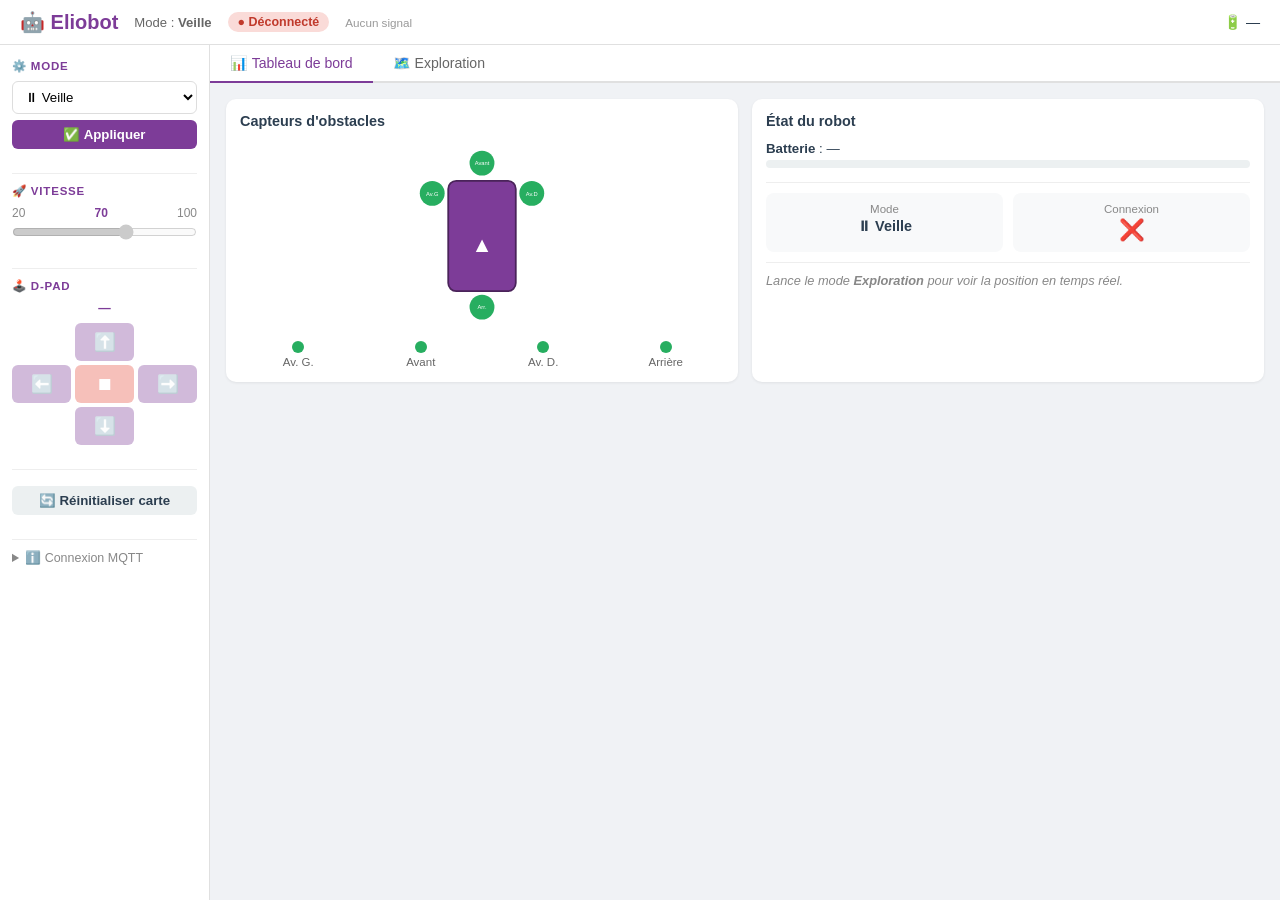
==== server/control-dashboard/fastapi-dashboard/static/index.html @ 238a5528 "Refactor code structure for improved readability and maintainability" ====
<!DOCTYPE html>
<html lang="fr">
<head>
  <meta charset="UTF-8">
  <meta name="viewport" content="width=device-width, initial-scale=1.0">
  <title>Eliobot Dashboard</title>
  <script src="https://cdn.plot.ly/plotly-2.32.0.min.js" charset="utf-8"></script>
  <style>
    *, *::before, *::after { box-sizing: border-box; margin: 0; padding: 0; }

    body {
      font-family: -apple-system, BlinkMacSystemFont, 'Segoe UI', Roboto, sans-serif;
      background: #f0f2f5;
      color: #2c3e50;
      height: 100dvh;
      display: flex;
      flex-direction: column;
      overflow: hidden;
    }

    /* ── Header ───────────────────────────────────────────── */
    .header {
      background: white;
      border-bottom: 1px solid #e0e0e0;
      padding: 10px 20px;
      display: flex;
      align-items: center;
      gap: 16px;
      flex-shrink: 0;
      box-shadow: 0 1px 3px rgba(0,0,0,0.08);
    }
    .header-title { font-size: 1.25rem; font-weight: 700; color: #7d3c98; white-space: nowrap; }
    .header-mode  { font-size: 0.82rem; color: #666; }
    .status-badge {
      padding: 3px 10px; border-radius: 20px; font-size: 0.78rem; font-weight: 600;
      white-space: nowrap;
    }
    .status-badge.connected    { background: #d5f5e3; color: #1e8449; }
    .status-badge.disconnected { background: #fadbd8; color: #c0392b; }
    .status-badge.warning      { background: #fef3cd; color: #856404; }
    .last-signal { font-size: 0.73rem; color: #999; white-space: nowrap; }
    .battery-display { margin-left: auto; font-size: 0.88rem; white-space: nowrap; }

    /* ── Layout ───────────────────────────────────────────── */
    .layout { display: flex; flex: 1; overflow: hidden; }

    /* ── Sidebar ──────────────────────────────────────────── */
    .sidebar {
      width: 210px;
      background: white;
      border-right: 1px solid #e0e0e0;
      padding: 14px 12px;
      overflow-y: auto;
      flex-shrink: 0;
      display: flex;
      flex-direction: column;
      gap: 0;
    }
    .sidebar-section { margin-bottom: 14px; }
    .sidebar-label {
      font-size: 0.72rem; text-transform: uppercase; letter-spacing: 0.07em;
      color: #7d3c98; font-weight: 600; margin-bottom: 8px;
    }

    .sidebar select {
      width: 100%; padding: 7px 8px; border-radius: 6px; border: 1px solid #ddd;
      font-size: 0.83rem; background: white; cursor: pointer;
    }
    .btn {
      display: block; width: 100%; padding: 7px 10px; border-radius: 6px; border: none;
      font-size: 0.83rem; cursor: pointer; font-weight: 600; text-align: center;
      transition: background 0.15s, opacity 0.15s;
      margin-top: 6px;
    }
    .btn-primary   { background: #7d3c98; color: white; }
    .btn-primary:hover { background: #6c3483; }
    .btn-secondary { background: #ecf0f1; color: #2c3e50; }
    .btn-secondary:hover { background: #dde1e3; }

    /* Speed slider */
    .speed-row {
      display: flex; justify-content: space-between;
      font-size: 0.75rem; color: #888; margin-bottom: 4px;
    }
    input[type=range] { width: 100%; accent-color: #7d3c98; }

    /* ── D-Pad ────────────────────────────────────────────── */
    .dpad {
      display: grid;
      grid-template-columns: 1fr 1fr 1fr;
      grid-template-rows: auto auto auto;
      gap: 4px;
    }
    .dpad-btn {
      padding: 0; height: 38px; border-radius: 6px; border: none;
      font-size: 1.1rem; cursor: pointer; background: #7d3c98; color: white;
      transition: background 0.1s, transform 0.05s;
      user-select: none; -webkit-user-select: none; touch-action: none;
    }
    .dpad-btn:hover:not(:disabled) { background: #6c3483; }
    .dpad-btn:active:not(:disabled) { transform: scale(0.93); }
    .dpad-btn:disabled { opacity: 0.35; cursor: not-allowed; }
    .dpad-btn.stop { background: #e74c3c; }
    .dpad-btn.stop:hover:not(:disabled) { background: #c0392b; }
    .dpad-empty { /* placeholder vide */ }

    .held-indicator {
      text-align: center; font-size: 0.78rem; color: #7d3c98;
      font-weight: 600; min-height: 18px; margin: 4px 0;
    }

    .divider { height: 1px; background: #eee; margin: 10px 0; }

    /* ── Main content ─────────────────────────────────────── */
    .main { flex: 1; display: flex; flex-direction: column; overflow: hidden; min-width: 0; }

    /* ── Tabs ─────────────────────────────────────────────── */
    .tabs {
      display: flex; border-bottom: 2px solid #e0e0e0;
      background: white; flex-shrink: 0;
    }
    .tab-btn {
      padding: 10px 20px; border: none; background: none; font-size: 0.88rem;
      font-weight: 500; cursor: pointer; color: #666;
      border-bottom: 2px solid transparent; margin-bottom: -2px;
      transition: color 0.15s;
    }
    .tab-btn.active { color: #7d3c98; border-bottom-color: #7d3c98; }
    .tab-btn:hover { color: #7d3c98; }

    .tab-content { flex: 1; overflow-y: auto; padding: 16px; display: none; }
    .tab-content.active { display: block; }

    /* ── Cards ────────────────────────────────────────────── */
    .card {
      background: white; border-radius: 10px; padding: 14px;
      box-shadow: 0 1px 3px rgba(0,0,0,0.07); margin-bottom: 14px;
    }
    .card h4 { font-size: 0.9rem; font-weight: 600; margin-bottom: 12px; color: #2c3e50; }

    /* ── Dashboard tab grid ───────────────────────────────── */
    .dashboard-grid {
      display: grid;
      grid-template-columns: 1fr 1fr;
      gap: 14px;
    }
    @media (max-width: 800px) {
      .dashboard-grid { grid-template-columns: 1fr; }
    }

    /* ── Sensor diagram ───────────────────────────────────── */
    .sensor-view { display: flex; flex-direction: column; align-items: center; gap: 10px; }
    .sensor-indicators {
      display: grid; grid-template-columns: repeat(4, 1fr);
      gap: 6px; text-align: center; width: 100%;
    }
    .sensor-dot { width: 12px; height: 12px; border-radius: 50%; margin: 0 auto 3px; }
    .sensor-dot.clear   { background: #27ae60; }
    .sensor-dot.blocked { background: #e74c3c; }
    .sensor-name { font-size: 0.72rem; color: #666; }

    /* ── Metrics ──────────────────────────────────────────── */
    .metrics-grid { display: grid; grid-template-columns: 1fr 1fr; gap: 10px; margin-bottom: 10px; }
    .metric {
      background: #f8f9fa; border-radius: 8px; padding: 10px; text-align: center;
    }
    .metric .label { font-size: 0.72rem; color: #888; margin-bottom: 3px; }
    .metric .value { font-size: 1.3rem; font-weight: 700; }

    /* Battery bar */
    .batt-bar-wrap { background: #ecf0f1; border-radius: 6px; height: 8px; overflow: hidden; margin-top: 4px; }
    .batt-bar { height: 100%; border-radius: 6px; transition: width 0.6s ease, background 0.6s ease; }

    /* ── Alert banner ─────────────────────────────────────── */
    .alert {
      padding: 8px 12px; border-radius: 6px; font-size: 0.83rem; margin-bottom: 12px;
    }
    .alert.info    { background: #d6eaf8; color: #1a5276; }
    .alert.success { background: #d5f5e3; color: #1e8449; }

    /* ── Stats row ────────────────────────────────────────── */
    .stats-row { display: grid; grid-template-columns: repeat(3, 1fr); gap: 12px; margin-bottom: 14px; }

    /* ── Log table ────────────────────────────────────────── */
    .log-table { width: 100%; font-size: 0.78rem; border-collapse: collapse; }
    .log-table th {
      text-align: left; padding: 5px 7px; background: #f8f9fa;
      color: #888; font-weight: 600; border-bottom: 1px solid #eee;
    }
    .log-table td { padding: 4px 7px; border-bottom: 1px solid #f0f0f0; }
    .log-table tr:last-child td { border-bottom: none; }

    .helper-text { font-size: 0.8rem; color: #888; font-style: italic; }

    /* ── MQTT info ────────────────────────────────────────── */
    details summary { font-size: 0.78rem; color: #888; cursor: pointer; }
    .mqtt-info-code { font-size: 0.72rem; margin-top: 6px; color: #555; font-family: monospace; white-space: pre-line; line-height: 1.6; }
  </style>
</head>
<body>

<!-- ══ HEADER ══════════════════════════════════════════════════════════════ -->
<header class="header">
  <div class="header-title">🤖 Eliobot</div>
  <div class="header-mode" id="header-mode">Mode : <strong>Veille</strong></div>
  <span class="status-badge disconnected" id="status-badge">● Déconnecté</span>
  <span class="last-signal" id="last-signal">Aucun signal</span>
  <div class="battery-display" id="battery-display">🔋 —</div>
</header>

<!-- ══ LAYOUT ══════════════════════════════════════════════════════════════ -->
<div class="layout">

  <!-- ── SIDEBAR ──────────────────────────────────────────────────────────── -->
  <aside class="sidebar">

    <!-- Mode -->
    <div class="sidebar-section">
      <div class="sidebar-label">⚙️ Mode</div>
      <select id="mode-select">
        <option value="idle">⏸ Veille</option>
        <option value="manual">🕹️ Manuel</option>
        <option value="exploration">🗺️ Exploration</option>
      </select>
      <button class="btn btn-primary" onclick="applyMode()">✅ Appliquer</button>
    </div>

    <div class="divider"></div>

    <!-- Vitesse -->
    <div class="sidebar-section">
      <div class="sidebar-label">🚀 Vitesse</div>
      <div class="speed-row">
        <span>20</span><span id="speed-value" style="color:#7d3c98;font-weight:700;">70</span><span>100</span>
      </div>
      <input type="range" id="speed-slider" min="20" max="100" step="5" value="70"
             oninput="onSpeedChange(this.value)" disabled>
    </div>

    <div class="divider"></div>

    <!-- D-Pad -->
    <div class="sidebar-section">
      <div class="sidebar-label">🕹️ D-Pad</div>
      <div class="held-indicator" id="held-indicator">—</div>
      <div class="dpad">
        <div class="dpad-empty"></div>
        <button class="dpad-btn" id="btn-forward" disabled>⬆️</button>
        <div class="dpad-empty"></div>

        <button class="dpad-btn" id="btn-left" disabled>⬅️</button>
        <button class="dpad-btn stop" id="btn-stop" disabled>⏹</button>
        <button class="dpad-btn" id="btn-right" disabled>➡️</button>

        <div class="dpad-empty"></div>
        <button class="dpad-btn" id="btn-backward" disabled>⬇️</button>
        <div class="dpad-empty"></div>
      </div>
    </div>

    <div class="divider"></div>

    <!-- Actions utilitaires -->
    <div class="sidebar-section">
      <button class="btn btn-secondary" onclick="resetMap()">🔄 Réinitialiser carte</button>
    </div>

    <div class="divider"></div>

    <!-- Info MQTT -->
    <div class="sidebar-section">
      <details>
        <summary>ℹ️ Connexion MQTT</summary>
        <div class="mqtt-info-code" id="mqtt-info-text">Chargement…</div>
      </details>
    </div>

  </aside>

  <!-- ── MAIN ─────────────────────────────────────────────────────────────── -->
  <main class="main">

    <!-- Tabs -->
    <div class="tabs">
      <button class="tab-btn active" onclick="switchTab('board', this)">📊 Tableau de bord</button>
      <button class="tab-btn" onclick="switchTab('explore', this)">🗺️ Exploration</button>
    </div>

    <!-- ── Tab 1 : Tableau de bord ───────────────────────────────────────── -->
    <div class="tab-content active" id="tab-board">
      <div class="dashboard-grid">

        <!-- Capteurs -->
        <div class="card">
          <h4>Capteurs d'obstacles</h4>
          <div class="sensor-view">
            <svg width="160" height="190" viewBox="-90 -100 180 200">
              <!-- Corps robot -->
              <rect x="-38" y="-62" width="76" height="124" rx="9" ry="9"
                    fill="#7d3c98" stroke="#4a235a" stroke-width="2"/>
              <text x="0" y="18" text-anchor="middle" font-size="24" fill="white">▲</text>

              <!-- Capteur Avant G. -->
              <circle id="sens-left"  cx="-56" cy="-48" r="14" fill="#27ae60"/>
              <text   x="-56" y="-48" text-anchor="middle" font-size="6.5" fill="white" dy="2.5">Av.G</text>

              <!-- Capteur Avant -->
              <circle id="sens-front" cx="0"   cy="-82" r="14" fill="#27ae60"/>
              <text   x="0"   y="-82" text-anchor="middle" font-size="6.5" fill="white" dy="2.5">Avant</text>

              <!-- Capteur Avant D. -->
              <circle id="sens-right" cx="56"  cy="-48" r="14" fill="#27ae60"/>
              <text   x="56"  y="-48" text-anchor="middle" font-size="6.5" fill="white" dy="2.5">Av.D</text>

              <!-- Capteur Arrière -->
              <circle id="sens-back"  cx="0"   cy="80"  r="14" fill="#27ae60"/>
              <text   x="0"    y="80"  text-anchor="middle" font-size="6.5" fill="white" dy="2.5">Arr.</text>
            </svg>

            <div class="sensor-indicators">
              <div>
                <div class="sensor-dot clear" id="dot-left"></div>
                <div class="sensor-name">Av. G.</div>
              </div>
              <div>
                <div class="sensor-dot clear" id="dot-front"></div>
                <div class="sensor-name">Avant</div>
              </div>
              <div>
                <div class="sensor-dot clear" id="dot-right"></div>
                <div class="sensor-name">Av. D.</div>
              </div>
              <div>
                <div class="sensor-dot clear" id="dot-back"></div>
                <div class="sensor-name">Arrière</div>
              </div>
            </div>
          </div>
        </div>

        <!-- État du robot -->
        <div class="card">
          <h4>État du robot</h4>

          <!-- Batterie -->
          <div style="margin-bottom:14px;">
            <div style="font-size:0.83rem;margin-bottom:4px;">
              <strong>Batterie</strong> : <span id="batt-text">—</span>
            </div>
            <div class="batt-bar-wrap">
              <div class="batt-bar" id="batt-bar" style="width:0%;background:#27ae60;"></div>
            </div>
          </div>

          <div class="divider"></div>

          <div class="metrics-grid">
            <div class="metric">
              <div class="label">Mode</div>
              <div class="value" id="metric-mode" style="font-size:0.9rem;">⏸ Veille</div>
            </div>
            <div class="metric">
              <div class="label">Connexion</div>
              <div class="value" id="metric-conn">❌</div>
            </div>
          </div>

          <div class="divider"></div>

          <!-- Position (visible seulement en exploration) -->
          <div id="position-section" style="display:none;">
            <div class="metrics-grid">
              <div class="metric">
                <div class="label">Position X</div>
                <div class="value" id="metric-x">0</div>
              </div>
              <div class="metric">
                <div class="label">Position Y</div>
                <div class="value" id="metric-y">0</div>
              </div>
            </div>
            <div class="metrics-grid">
              <div class="metric">
                <div class="label">Direction</div>
                <div class="value" id="metric-heading">↑</div>
              </div>
              <div class="metric">
                <div class="label">Étapes</div>
                <div class="value" id="metric-steps">0</div>
              </div>
            </div>
          </div>

          <div id="no-position-msg">
            <p class="helper-text">Lance le mode <strong>Exploration</strong> pour voir la position en temps réel.</p>
          </div>
        </div>

      </div>
    </div>

    <!-- ── Tab 2 : Exploration ───────────────────────────────────────────── -->
    <div class="tab-content" id="tab-explore">

      <div class="alert info" id="explore-alert">
        Passe en mode <strong>Exploration</strong> depuis la sidebar pour démarrer.
      </div>

      <div class="card">
        <h4>Carte d'exploration</h4>
        <div id="explore-map" style="height:380px;"></div>
      </div>

      <div class="stats-row" id="explore-stats" style="display:none;">
        <div class="metric"><div class="label">Étapes</div><div class="value" id="stat-steps">0</div></div>
        <div class="metric"><div class="label">Obstacles détectés</div><div class="value" id="stat-obs">0</div></div>
        <div class="metric"><div class="label">Distance départ</div><div class="value" id="stat-dist">0.0 pas</div></div>
      </div>

      <div class="card" id="log-card" style="display:none;">
        <h4 id="log-title">Journal</h4>
        <div style="overflow-x:auto;">
          <table class="log-table">
            <thead>
              <tr>
                <th>Heure</th><th>Position</th><th>Direction</th><th>Action</th>
                <th>Avant</th><th>G.</th><th>D.</th>
              </tr>
            </thead>
            <tbody id="log-body"></tbody>
          </table>
        </div>
      </div>

    </div>
  </main>
</div>

<script>
// ════════════════════════════════════════════════════════════════
// CONSTANTES
// ════════════════════════════════════════════════════════════════
const HEADING_ARROW = {0:'↑', 1:'→', 2:'↓', 3:'←'};
const HEADING_LABEL = {0:'Nord', 1:'Est', 2:'Sud', 3:'Ouest'};
const HEADING_DX    = {0:0, 1:1, 2:0, 3:-1};
const HEADING_DY    = {0:1, 1:0, 2:-1, 3:0};

const MODE_LABELS = {
  idle: '⏸ Veille', manual: '🕹️ Manuel', exploration: '🗺️ Exploration',
};

const ACTION_LABELS = {
  start: '🚀 Départ', moved_forward: '⬆️ Avancé',
  turned_right: '↩️ Tourné droite', turned_left: '↪️ Tourné gauche',
  uturn: '🔄 Demi-tour', check: '🔍 Vérification',
};

const SENS_IDS = {
  left:  ['sens-left',  'dot-left'],
  front: ['sens-front', 'dot-front'],
  right: ['sens-right', 'dot-right'],
  back:  ['sens-back',  'dot-back'],
};

// ════════════════════════════════════════════════════════════════
// ÉTAT LOCAL
// ════════════════════════════════════════════════════════════════
let state = {
  connected: false, battery_v: null,
  obstacles: {front:false, left:false, right:false, back:false},
  mode: 'idle', steps: [], last_seen: null,
};
let heldDir      = null;
let holdInterval = null;
let currentSpeed = 70;
let mapReady     = false;

// ════════════════════════════════════════════════════════════════
// WEBSOCKET
// ════════════════════════════════════════════════════════════════
function connectWS() {
  const proto = location.protocol === 'https:' ? 'wss' : 'ws';
  const ws = new WebSocket(`${proto}://${location.host}/ws`);

  ws.onmessage = (ev) => {
    try { state = JSON.parse(ev.data); updateUI(); }
    catch(e) { console.error('WS parse:', e); }
  };
  ws.onclose = () => {
    document.getElementById('status-badge').className = 'status-badge disconnected';
    document.getElementById('status-badge').textContent = '● Déconnecté';
    setTimeout(connectWS, 2000);
  };
  ws.onerror = () => ws.close();
}

// ════════════════════════════════════════════════════════════════
// MISE À JOUR UI
// ════════════════════════════════════════════════════════════════
function updateUI() {
  updateHeader();
  updateSensors();
  updateStatePanel();
  updateExploration();
}

function updateHeader() {
  const badge      = document.getElementById('status-badge');
  const lastSigEl  = document.getElementById('last-signal');

  // Calcul de l'âge du dernier signal
  let ageMs = null;
  if (state.last_seen) {
    ageMs = Date.now() - new Date(state.last_seen).getTime();
  }
  const robotActive = state.connected && ageMs !== null && ageMs < 10000;

  if (!state.connected) {
    badge.className   = 'status-badge disconnected';
    badge.textContent = '● Broker déconnecté';
  } else if (!robotActive) {
    badge.className   = 'status-badge warning';
    badge.textContent = '● Robot absent';
  } else {
    badge.className   = 'status-badge connected';
    badge.textContent = '● Robot actif';
  }

  if (ageMs !== null) {
    const s = Math.round(ageMs / 1000);
    lastSigEl.textContent = s < 60
      ? 'Signal il y a ' + s + 's'
      : 'Signal il y a ' + Math.floor(s / 60) + 'min';
  } else {
    lastSigEl.textContent = 'Aucun signal';
  }

  document.getElementById('header-mode').innerHTML =
    'Mode : <strong>' + (MODE_LABELS[state.mode] || state.mode) + '</strong>';

  const bv = state.battery_v;
  const battEl = document.getElementById('battery-display');
  if (bv !== null && bv !== undefined) {
    const pct = battPct(bv);
    battEl.textContent = (pct < 20 ? '🪫' : '🔋') + ' ' + bv.toFixed(2) + 'V  ' + pct + '%';
  } else {
    battEl.textContent = '🔋 —';
  }

  // Activer/désactiver les contrôles manuels
  const manual = state.mode === 'manual';
  document.getElementById('speed-slider').disabled = !manual;
  document.querySelectorAll('.dpad-btn').forEach(b => b.disabled = !manual);
}

function updateSensors() {
  const obs = state.obstacles || {};
  const BLOCKED = '#e74c3c', CLEAR = '#27ae60';
  for (const [key, [svgId, dotId]] of Object.entries(SENS_IDS)) {
    const blocked = obs[key] === true;
    const circle = document.getElementById(svgId);
    if (circle) circle.setAttribute('fill', blocked ? BLOCKED : CLEAR);
    const dot = document.getElementById(dotId);
    if (dot) dot.className = 'sensor-dot ' + (blocked ? 'blocked' : 'clear');
  }
}

function battPct(v) {
  return Math.max(0, Math.min(100, Math.round((v - 3.0) / (4.2 - 3.0) * 100)));
}

function updateStatePanel() {
  const bv = state.battery_v;
  if (bv !== null && bv !== undefined) {
    const pct = battPct(bv);
    document.getElementById('batt-text').textContent = bv.toFixed(2) + ' V — ' + pct + '%';
    const bar = document.getElementById('batt-bar');
    bar.style.width = pct + '%';
    bar.style.background = pct < 20 ? '#e74c3c' : pct < 40 ? '#e67e22' : '#27ae60';
  } else {
    document.getElementById('batt-text').textContent = '—';
    document.getElementById('batt-bar').style.width = '0%';
  }

  document.getElementById('metric-mode').textContent = MODE_LABELS[state.mode] || state.mode;
  document.getElementById('metric-conn').textContent = state.connected ? '✅' : '❌';

  const steps = state.steps || [];
  const hasCur = steps.length > 0;
  document.getElementById('position-section').style.display = hasCur ? '' : 'none';
  document.getElementById('no-position-msg').style.display  = hasCur ? 'none' : '';

  if (hasCur) {
    const cur = steps[steps.length - 1];
    document.getElementById('metric-x').textContent = cur.x ?? 0;
    document.getElementById('metric-y').textContent = cur.y ?? 0;
    document.getElementById('metric-heading').textContent = HEADING_ARROW[cur.heading ?? 0];
    document.getElementById('metric-steps').textContent = steps.length;
  }
}

function updateExploration() {
  const steps = state.steps || [];
  const mode  = state.mode;

  // Alert
  const alertEl = document.getElementById('explore-alert');
  if (mode === 'exploration') {
    alertEl.className = 'alert success';
    alertEl.innerHTML = '🗺️ Mode Exploration actif — le robot navigue en autonomie';
  } else {
    alertEl.className = 'alert info';
    alertEl.innerHTML = 'Passe en mode <strong>Exploration</strong> depuis la sidebar pour démarrer.';
  }

  // Carte Plotly
  updateMap(steps);

  // Stats & journal
  const has = steps.length > 0;
  document.getElementById('explore-stats').style.display = has ? '' : 'none';
  document.getElementById('log-card').style.display      = has ? '' : 'none';

  if (has) {
    const obsCount = steps.filter(s => s.front || s.left || s.right).length;
    const cur = steps[steps.length - 1];
    const dist = Math.sqrt((cur.x ?? 0) ** 2 + (cur.y ?? 0) ** 2).toFixed(1);

    document.getElementById('stat-steps').textContent = steps.length;
    document.getElementById('stat-obs').textContent   = obsCount;
    document.getElementById('stat-dist').textContent  = dist + ' pas';
    document.getElementById('log-title').textContent  = 'Journal (' + steps.length + ' étapes)';

    // Journal — 30 derniers, ordre inversé
    const last30 = steps.slice(-30).reverse();
    document.getElementById('log-body').innerHTML = last30.map(s => {
      const h = s.heading ?? 0;
      return `<tr>
        <td>${s.ts||''}</td>
        <td>(${s.x??0}, ${s.y??0})</td>
        <td>${HEADING_ARROW[h]} ${HEADING_LABEL[h]}</td>
        <td>${ACTION_LABELS[s.action] || s.action || ''}</td>
        <td>${s.front ? '🔴':'🟢'}</td>
        <td>${s.left  ? '🔴':'🟢'}</td>
        <td>${s.right ? '🔴':'🟢'}</td>
      </tr>`;
    }).join('');
  }
}

// ════════════════════════════════════════════════════════════════
// PLOTLY MAP
// ════════════════════════════════════════════════════════════════
const MAP_LAYOUT = {
  xaxis: {showgrid:true, gridcolor:'#ecf0f1', zeroline:true,
          zerolinewidth:2, zerolinecolor:'#bdc3c7', title:'X (pas)'},
  yaxis: {showgrid:true, gridcolor:'#ecf0f1', zeroline:true,
          zerolinewidth:2, zerolinecolor:'#bdc3c7', scaleanchor:'x', title:'Y (pas)'},
  legend: {orientation:'h', yanchor:'bottom', y:1.02, xanchor:'right', x:1},
  margin: {l:50, r:10, t:30, b:40},
  plot_bgcolor:'white',
  paper_bgcolor:'rgba(0,0,0,0)',
};

function updateMap(steps) {
  const el = document.getElementById('explore-map');
  const cur = steps.length > 0 ? steps[steps.length - 1] : null;
  const traces = [];

  if (steps.length > 0) {
    traces.push({
      x: steps.map(s => s.x), y: steps.map(s => s.y),
      mode: 'lines+markers',
      line: {color:'#3498db', width:2},
      marker: {size:5, color:'#3498db'},
      name: 'Chemin',
    });

    const obsX = [], obsY = [];
    for (const s of steps) {
      if (s.front) {
        const h = s.heading ?? 0;
        obsX.push(s.x + HEADING_DX[h]);
        obsY.push(s.y + HEADING_DY[h]);
      }
    }
    if (obsX.length > 0) {
      traces.push({
        x: obsX, y: obsY, mode: 'markers',
        marker: {size:14, color:'#e74c3c', symbol:'x-thin-open', line:{width:3, color:'#e74c3c'}},
        name: 'Obstacles',
      });
    }
  }

  if (cur) {
    const h = cur.heading ?? 0;
    traces.push({
      x: [cur.x], y: [cur.y], mode: 'markers+text',
      marker: {size:18, color:'#8e44ad', symbol:'circle', line:{color:'white', width:2}},
      text: [HEADING_ARROW[h]], textposition: 'middle center',
      textfont: {size:14, color:'white'},
      name: 'Eliobot',
    });
  } else {
    traces.push({
      x: [0], y: [0], mode: 'markers',
      marker: {size:14, color:'#8e44ad', symbol:'circle'},
      name: 'Eliobot (départ)',
    });
  }

  Plotly.react(el, traces, MAP_LAYOUT, {responsive:true, displayModeBar:false});
}

// ════════════════════════════════════════════════════════════════
// D-PAD — Dead-man's switch côté client (envoie toutes les 500ms)
// ════════════════════════════════════════════════════════════════
function dpadStart(dir) {
  if (state.mode !== 'manual') return;
  if (heldDir === dir) return; // déjà actif
  dpadClear();
  heldDir = dir;
  document.getElementById('held-indicator').textContent = '▶ ' + dir;
  sendMove(dir);
  holdInterval = setInterval(() => { if (heldDir) sendMove(heldDir); }, 500);
}

function dpadStop() {
  dpadClear();
  sendMove('stop');
}

function dpadClear() {
  if (holdInterval) { clearInterval(holdInterval); holdInterval = null; }
  heldDir = null;
  const el = document.getElementById('held-indicator');
  if (el) el.textContent = '—';
}

// ════════════════════════════════════════════════════════════════
// TABS
// ════════════════════════════════════════════════════════════════
function switchTab(name, btn) {
  document.querySelectorAll('.tab-btn').forEach(b => b.classList.remove('active'));
  document.querySelectorAll('.tab-content').forEach(c => c.classList.remove('active'));
  btn.classList.add('active');
  document.getElementById('tab-' + name).classList.add('active');
}

// ════════════════════════════════════════════════════════════════
// COMMANDES REST
// ════════════════════════════════════════════════════════════════
async function post(url, body = {}) {
  try {
    await fetch(url, {
      method: 'POST',
      headers: {'Content-Type': 'application/json'},
      body: JSON.stringify(body),
    });
  } catch(e) { console.error('POST', url, e); }
}

function applyMode() {
  const mode = document.getElementById('mode-select').value;
  post('/command/mode', {mode});
  if (mode !== 'manual') dpadClear();
}

let speedTimer = null;
function onSpeedChange(val) {
  currentSpeed = parseInt(val);
  document.getElementById('speed-value').textContent = val;
  clearTimeout(speedTimer);
  speedTimer = setTimeout(() => post('/command/speed', {speed: currentSpeed}), 200);
}

function sendMove(dir) { post('/command/move', {direction: dir}); }

function resetMap() { post('/command/reset_map'); }

// ════════════════════════════════════════════════════════════════
// INIT D-PAD LISTENERS (pointer events pour souris + tactile)
// ════════════════════════════════════════════════════════════════
function setupDpad() {
  const DIRS = {
    'btn-forward':  'forward',
    'btn-backward': 'backward',
    'btn-left':     'right',   // gauche/droite inversés par rapport au référentiel robot
    'btn-right':    'left',
  };

  for (const [id, dir] of Object.entries(DIRS)) {
    const btn = document.getElementById(id);
    btn.addEventListener('pointerdown',  (e) => { e.preventDefault(); btn.setPointerCapture(e.pointerId); dpadStart(dir); });
    btn.addEventListener('pointerup',   (e) => { e.preventDefault(); dpadStop(); });
    btn.addEventListener('pointerleave',(e) => { if (heldDir === dir) dpadStop(); });
  }

  document.getElementById('btn-stop').addEventListener('click', () => dpadStop());
}

// ════════════════════════════════════════════════════════════════
// INIT
// ════════════════════════════════════════════════════════════════
setupDpad();

// Carte vide initiale
Plotly.newPlot('explore-map', [{
  x:[0], y:[0], mode:'markers',
  marker:{size:14, color:'#8e44ad', symbol:'circle'},
  name:'Eliobot (départ)',
}], MAP_LAYOUT, {responsive:true, displayModeBar:false});

// Info MQTT
document.getElementById('mqtt-info-text').textContent =
  'Broker : ' + location.hostname + '\nWebSocket : ' + location.host + '/ws';

connectWS();
</script>
</body>
</html>
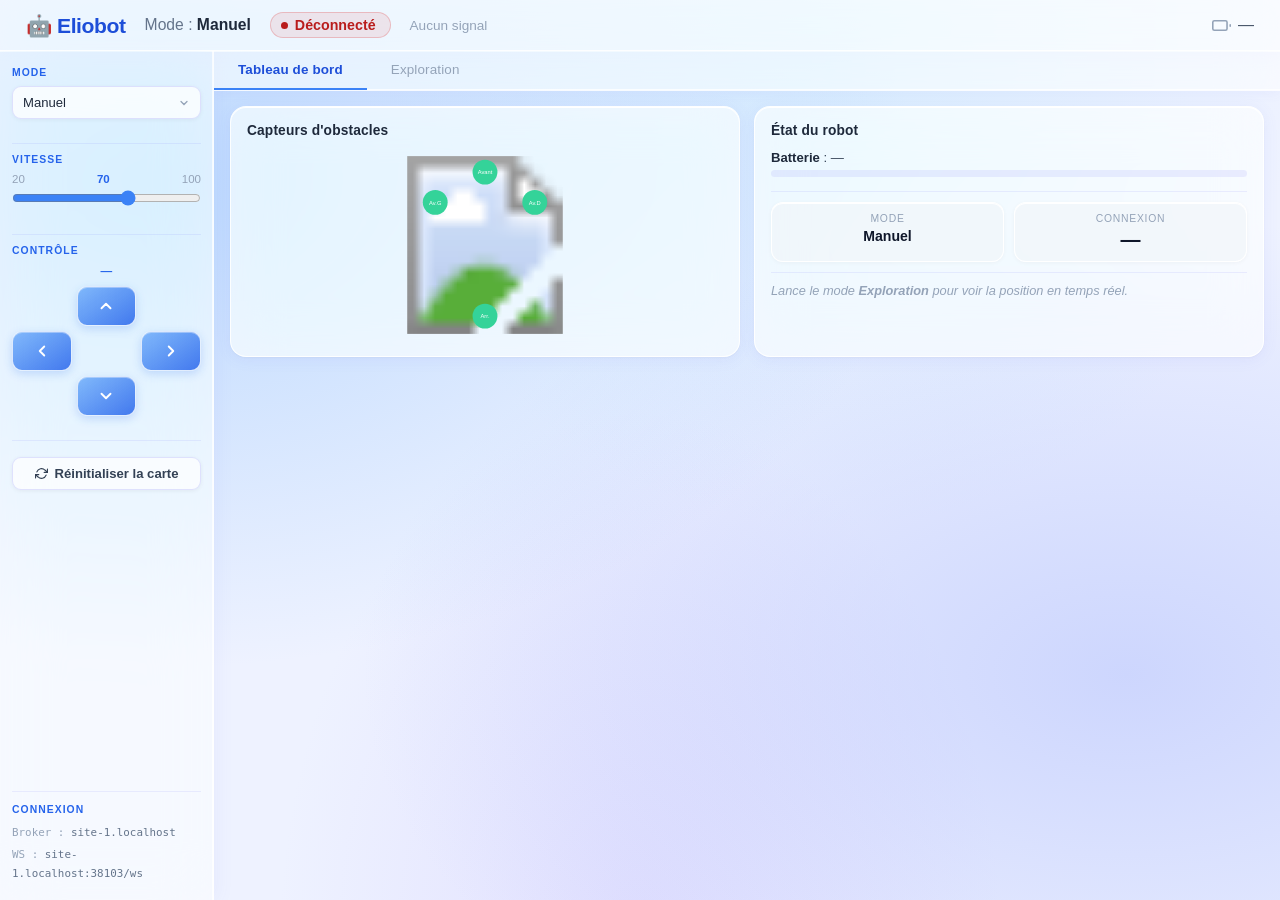
==== commit baf0ac31: "V1.3" ====
--- a/server/control-dashboard/fastapi-dashboard/static/index.html
+++ b/server/control-dashboard/fastapi-dashboard/static/index.html
@@ -9,192 +9,305 @@
     *, *::before, *::after { box-sizing: border-box; margin: 0; padding: 0; }
 
     body {
-      font-family: -apple-system, BlinkMacSystemFont, 'Segoe UI', Roboto, sans-serif;
-      background: #f0f2f5;
-      color: #2c3e50;
+      font-family: -apple-system, BlinkMacSystemFont, 'SF Pro Display', 'Segoe UI', Roboto, sans-serif;
+      background: #eef2ff;
+      background-image:
+        radial-gradient(ellipse at 12% 20%, rgba(147, 197, 253, 0.55) 0%, transparent 48%),
+        radial-gradient(ellipse at 88% 75%, rgba(165, 180, 252, 0.45) 0%, transparent 48%),
+        radial-gradient(ellipse at 50% 105%, rgba(196, 181, 253, 0.3) 0%, transparent 40%),
+        radial-gradient(ellipse at 65% 5%,  rgba(186, 230, 253, 0.4) 0%, transparent 40%);
+      color: #0f172a;
       height: 100dvh;
       display: flex;
       flex-direction: column;
       overflow: hidden;
     }
 
-    /* ── Header ───────────────────────────────────────────── */
+    /* ── Scrollbar ─────────────────────────────────────────── */
+    ::-webkit-scrollbar { width: 4px; }
+    ::-webkit-scrollbar-track { background: transparent; }
+    ::-webkit-scrollbar-thumb { background: rgba(99, 102, 241, 0.2); border-radius: 2px; }
+    ::-webkit-scrollbar-thumb:hover { background: rgba(99, 102, 241, 0.38); }
+
+    /* ── Header ────────────────────────────────────────────── */
     .header {
-      background: white;
-      border-bottom: 1px solid #e0e0e0;
-      padding: 10px 20px;
+      background: rgba(255, 255, 255, 0.68);
+      backdrop-filter: blur(28px) saturate(180%);
+      -webkit-backdrop-filter: blur(28px) saturate(180%);
+      border-bottom: 1px solid rgba(255, 255, 255, 0.85);
+      padding: 12px 26px;
       display: flex;
       align-items: center;
-      gap: 16px;
+      gap: 19px;
       flex-shrink: 0;
-      box-shadow: 0 1px 3px rgba(0,0,0,0.08);
-    }
-    .header-title { font-size: 1.25rem; font-weight: 700; color: #7d3c98; white-space: nowrap; }
-    .header-mode  { font-size: 0.82rem; color: #666; }
+      box-shadow: 0 1px 0 rgba(255,255,255,0.9), 0 4px 20px rgba(99, 102, 241, 0.08);
+    }
+    .header-logo { height: 34px; width: auto; display: block; }
+    .header-title {
+      font-size: 1.32rem; font-weight: 700;
+      color: #1d4ed8;
+      white-space: nowrap;
+      letter-spacing: -0.02em;
+    }
+    .header-mode  { font-size: 0.98rem; color: #64748b; }
+    .header-mode strong { color: #1e293b; }
+
     .status-badge {
-      padding: 3px 10px; border-radius: 20px; font-size: 0.78rem; font-weight: 600;
-      white-space: nowrap;
-    }
-    .status-badge.connected    { background: #d5f5e3; color: #1e8449; }
-    .status-badge.disconnected { background: #fadbd8; color: #c0392b; }
-    .status-badge.warning      { background: #fef3cd; color: #856404; }
-    .last-signal { font-size: 0.73rem; color: #999; white-space: nowrap; }
-    .battery-display { margin-left: auto; font-size: 0.88rem; white-space: nowrap; }
-
-    /* ── Layout ───────────────────────────────────────────── */
+      padding: 4px 14px 4px 10px; border-radius: 20px; font-size: 0.89rem; font-weight: 600;
+      white-space: nowrap; display: inline-flex; align-items: center; gap: 7px;
+    }
+    .status-badge::before {
+      content: ''; display: block; width: 7px; height: 7px;
+      border-radius: 50%; background: currentColor; flex-shrink: 0;
+    }
+    .status-badge.connected {
+      background: rgba(52, 211, 153, 0.12); color: #059669;
+      border: 1px solid rgba(52, 211, 153, 0.28);
+    }
+    .status-badge.disconnected {
+      background: rgba(220, 38, 38, 0.09); color: #b91c1c;
+      border: 1px solid rgba(220, 38, 38, 0.22);
+    }
+    .status-badge.warning {
+      background: rgba(217, 119, 6, 0.1); color: #b45309;
+      border: 1px solid rgba(217, 119, 6, 0.25);
+    }
+    .last-signal { font-size: 0.85rem; color: #94a3b8; white-space: nowrap; }
+    .battery-display { margin-left: auto; font-size: 1rem; white-space: nowrap; color: #475569; display: flex; align-items: center; gap: 7px; }
+
+    /* ── Layout ────────────────────────────────────────────── */
     .layout { display: flex; flex: 1; overflow: hidden; }
 
-    /* ── Sidebar ──────────────────────────────────────────── */
+    /* ── Sidebar ───────────────────────────────────────────── */
     .sidebar {
-      width: 210px;
-      background: white;
-      border-right: 1px solid #e0e0e0;
-      padding: 14px 12px;
+      width: 214px;
+      background: rgba(255, 255, 255, 0.55);
+      backdrop-filter: blur(28px) saturate(180%);
+      -webkit-backdrop-filter: blur(28px) saturate(180%);
+      border-right: 1px solid rgba(255, 255, 255, 0.8);
+      padding: 16px 12px;
       overflow-y: auto;
       flex-shrink: 0;
       display: flex;
       flex-direction: column;
       gap: 0;
+      box-shadow: inset -1px 0 0 rgba(255,255,255,0.7), 3px 0 18px rgba(99, 102, 241, 0.06);
     }
     .sidebar-section { margin-bottom: 14px; }
     .sidebar-label {
-      font-size: 0.72rem; text-transform: uppercase; letter-spacing: 0.07em;
-      color: #7d3c98; font-weight: 600; margin-bottom: 8px;
+      font-size: 0.65rem; text-transform: uppercase; letter-spacing: 0.1em;
+      color: #2563eb; font-weight: 700; margin-bottom: 8px;
     }
 
     .sidebar select {
-      width: 100%; padding: 7px 8px; border-radius: 6px; border: 1px solid #ddd;
-      font-size: 0.83rem; background: white; cursor: pointer;
-    }
+      width: 100%; padding: 8px 10px; border-radius: 9px;
+      border: 1px solid rgba(99, 102, 241, 0.18);
+      font-size: 0.82rem;
+      background: rgba(255, 255, 255, 0.75);
+      color: #1e293b;
+      cursor: pointer;
+      outline: none;
+      transition: border-color 0.15s, box-shadow 0.15s;
+      box-shadow: 0 1px 4px rgba(0,0,0,0.05);
+      appearance: none;
+      background-image: url("data:image/svg+xml,%3Csvg xmlns='http://www.w3.org/2000/svg' width='12' height='12' viewBox='0 0 24 24' fill='none' stroke='%2394a3b8' stroke-width='2.5' stroke-linecap='round'%3E%3Cpolyline points='6 9 12 15 18 9'/%3E%3C/svg%3E");
+      background-repeat: no-repeat;
+      background-position: right 10px center;
+      padding-right: 28px;
+    }
+    .sidebar select:focus {
+      border-color: rgba(37, 99, 235, 0.4);
+      box-shadow: 0 0 0 3px rgba(37, 99, 235, 0.1);
+    }
+
     .btn {
-      display: block; width: 100%; padding: 7px 10px; border-radius: 6px; border: none;
-      font-size: 0.83rem; cursor: pointer; font-weight: 600; text-align: center;
-      transition: background 0.15s, opacity 0.15s;
+      display: block; width: 100%; padding: 8px 10px; border-radius: 9px; border: none;
+      font-size: 0.82rem; cursor: pointer; font-weight: 600; text-align: center;
+      transition: all 0.15s ease;
       margin-top: 6px;
     }
-    .btn-primary   { background: #7d3c98; color: white; }
-    .btn-primary:hover { background: #6c3483; }
-    .btn-secondary { background: #ecf0f1; color: #2c3e50; }
-    .btn-secondary:hover { background: #dde1e3; }
+    .btn-secondary {
+      background: rgba(255, 255, 255, 0.7);
+      color: #334155;
+      border: 1px solid rgba(99, 102, 241, 0.18);
+      box-shadow: 0 1px 4px rgba(0,0,0,0.06);
+      display: flex; align-items: center; justify-content: center; gap: 7px;
+    }
+    .btn-secondary:hover {
+      background: rgba(255, 255, 255, 0.9);
+      border-color: rgba(37, 99, 235, 0.28);
+      transform: translateY(-1px);
+    }
+    .btn-secondary:active { transform: translateY(0); }
 
     /* Speed slider */
     .speed-row {
       display: flex; justify-content: space-between;
-      font-size: 0.75rem; color: #888; margin-bottom: 4px;
-    }
-    input[type=range] { width: 100%; accent-color: #7d3c98; }
-
-    /* ── D-Pad ────────────────────────────────────────────── */
+      font-size: 0.72rem; color: #94a3b8; margin-bottom: 5px;
+    }
+    input[type=range] { width: 100%; accent-color: #3b82f6; cursor: pointer; }
+
+    /* ── D-Pad ──────────────────────────────────────────────── */
     .dpad {
       display: grid;
       grid-template-columns: 1fr 1fr 1fr;
       grid-template-rows: auto auto auto;
-      gap: 4px;
+      gap: 5px;
     }
     .dpad-btn {
-      padding: 0; height: 38px; border-radius: 6px; border: none;
-      font-size: 1.1rem; cursor: pointer; background: #7d3c98; color: white;
-      transition: background 0.1s, transform 0.05s;
+      padding: 0; height: 40px; border-radius: 10px;
+      border: 1px solid rgba(255, 255, 255, 0.8);
+      cursor: pointer;
+      background: linear-gradient(145deg, rgba(96, 165, 250, 0.75), rgba(37, 99, 235, 0.85));
+      color: white;
+      transition: all 0.12s ease;
       user-select: none; -webkit-user-select: none; touch-action: none;
-    }
-    .dpad-btn:hover:not(:disabled) { background: #6c3483; }
+      box-shadow: 0 3px 10px rgba(37, 99, 235, 0.2), inset 0 1px 0 rgba(255,255,255,0.35);
+      display: flex; align-items: center; justify-content: center;
+    }
+    .dpad-btn svg { width: 18px; height: 18px; pointer-events: none; }
+    .dpad-btn:hover:not(:disabled) {
+      background: linear-gradient(145deg, rgba(147, 197, 253, 0.85), rgba(59, 130, 246, 0.92));
+      box-shadow: 0 5px 16px rgba(37, 99, 235, 0.32);
+      transform: translateY(-1px);
+    }
     .dpad-btn:active:not(:disabled) { transform: scale(0.93); }
-    .dpad-btn:disabled { opacity: 0.35; cursor: not-allowed; }
-    .dpad-btn.stop { background: #e74c3c; }
-    .dpad-btn.stop:hover:not(:disabled) { background: #c0392b; }
-    .dpad-empty { /* placeholder vide */ }
+    .dpad-btn:disabled { opacity: 0.28; cursor: not-allowed; }
+    .dpad-empty { }
 
     .held-indicator {
-      text-align: center; font-size: 0.78rem; color: #7d3c98;
+      text-align: center; font-size: 0.73rem; color: #2563eb;
       font-weight: 600; min-height: 18px; margin: 4px 0;
-    }
-
-    .divider { height: 1px; background: #eee; margin: 10px 0; }
-
-    /* ── Main content ─────────────────────────────────────── */
+      letter-spacing: 0.03em;
+    }
+
+    .divider { height: 1px; background: rgba(99, 102, 241, 0.1); margin: 10px 0; }
+
+    /* ── Main content ──────────────────────────────────────── */
     .main { flex: 1; display: flex; flex-direction: column; overflow: hidden; min-width: 0; }
 
-    /* ── Tabs ─────────────────────────────────────────────── */
+    /* ── Tabs ──────────────────────────────────────────────── */
     .tabs {
-      display: flex; border-bottom: 2px solid #e0e0e0;
-      background: white; flex-shrink: 0;
+      display: flex; border-bottom: 1px solid rgba(255, 255, 255, 0.75);
+      background: rgba(255, 255, 255, 0.58);
+      backdrop-filter: blur(28px) saturate(180%);
+      -webkit-backdrop-filter: blur(28px) saturate(180%);
+      flex-shrink: 0;
+      box-shadow: 0 1px 0 rgba(255,255,255,0.85), 0 3px 12px rgba(99,102,241,0.06);
     }
     .tab-btn {
-      padding: 10px 20px; border: none; background: none; font-size: 0.88rem;
-      font-weight: 500; cursor: pointer; color: #666;
-      border-bottom: 2px solid transparent; margin-bottom: -2px;
+      padding: 11px 24px; border: none; background: none; font-size: 0.84rem;
+      font-weight: 500; cursor: pointer; color: #94a3b8;
+      border-bottom: 2px solid transparent; margin-bottom: -1px;
       transition: color 0.15s;
-    }
-    .tab-btn.active { color: #7d3c98; border-bottom-color: #7d3c98; }
-    .tab-btn:hover { color: #7d3c98; }
+      letter-spacing: 0.01em;
+    }
+    .tab-btn.active { color: #1d4ed8; border-bottom-color: #3b82f6; font-weight: 600; }
+    .tab-btn:hover:not(.active) { color: #334155; }
 
     .tab-content { flex: 1; overflow-y: auto; padding: 16px; display: none; }
     .tab-content.active { display: block; }
 
-    /* ── Cards ────────────────────────────────────────────── */
+    /* ── Explore tab : carte pleine largeur, hauteur fixe ─── */
+    #explore-map { width: 100%; height: 50dvh; }
+
+    /* ── Cards ─────────────────────────────────────────────── */
     .card {
-      background: white; border-radius: 10px; padding: 14px;
-      box-shadow: 0 1px 3px rgba(0,0,0,0.07); margin-bottom: 14px;
-    }
-    .card h4 { font-size: 0.9rem; font-weight: 600; margin-bottom: 12px; color: #2c3e50; }
-
-    /* ── Dashboard tab grid ───────────────────────────────── */
-    .dashboard-grid {
-      display: grid;
-      grid-template-columns: 1fr 1fr;
-      gap: 14px;
-    }
-    @media (max-width: 800px) {
-      .dashboard-grid { grid-template-columns: 1fr; }
-    }
-
-    /* ── Sensor diagram ───────────────────────────────────── */
-    .sensor-view { display: flex; flex-direction: column; align-items: center; gap: 10px; }
-    .sensor-indicators {
-      display: grid; grid-template-columns: repeat(4, 1fr);
-      gap: 6px; text-align: center; width: 100%;
-    }
-    .sensor-dot { width: 12px; height: 12px; border-radius: 50%; margin: 0 auto 3px; }
-    .sensor-dot.clear   { background: #27ae60; }
-    .sensor-dot.blocked { background: #e74c3c; }
-    .sensor-name { font-size: 0.72rem; color: #666; }
-
-    /* ── Metrics ──────────────────────────────────────────── */
+      background: rgba(255, 255, 255, 0.65);
+      backdrop-filter: blur(24px) saturate(180%);
+      -webkit-backdrop-filter: blur(24px) saturate(180%);
+      border: 1px solid rgba(255, 255, 255, 0.88);
+      border-radius: 16px;
+      padding: 16px;
+      box-shadow:
+        0 2px 16px rgba(99, 102, 241, 0.08),
+        0 1px 3px rgba(0, 0, 0, 0.04),
+        inset 0 1px 0 rgba(255,255,255,1);
+      margin-bottom: 14px;
+      position: relative;
+      overflow: hidden;
+    }
+    .card::before {
+      content: '';
+      position: absolute;
+      top: 0; left: 6%; right: 6%; height: 1px;
+      background: linear-gradient(90deg, transparent, rgba(255,255,255,1), transparent);
+      pointer-events: none;
+    }
+    .card h4 {
+      font-size: 0.86rem; font-weight: 600; margin-bottom: 12px;
+      color: #1e293b; letter-spacing: 0.01em;
+    }
+
+    /* ── Dashboard tab grid ────────────────────────────────── */
+    .dashboard-grid { display: grid; grid-template-columns: 1fr 1fr; gap: 14px; }
+    @media (max-width: 800px) { .dashboard-grid { grid-template-columns: 1fr; } }
+
+    /* ── Sensor diagram ────────────────────────────────────── */
+    .sensor-view { display: flex; flex-direction: column; align-items: center; }
+    /* Transition sur les cercles SVG : grossissement spring au blocage */
+    #sens-left, #sens-front, #sens-right, #sens-back {
+      transition: r 0.35s cubic-bezier(0.34, 1.56, 0.64, 1), fill 0.3s ease;
+    }
+
+    /* ── Metrics ───────────────────────────────────────────── */
     .metrics-grid { display: grid; grid-template-columns: 1fr 1fr; gap: 10px; margin-bottom: 10px; }
     .metric {
-      background: #f8f9fa; border-radius: 8px; padding: 10px; text-align: center;
-    }
-    .metric .label { font-size: 0.72rem; color: #888; margin-bottom: 3px; }
-    .metric .value { font-size: 1.3rem; font-weight: 700; }
+      background: rgba(241, 245, 249, 0.7);
+      border: 1px solid rgba(255, 255, 255, 0.9);
+      border-radius: 12px; padding: 10px 8px; text-align: center;
+      position: relative; overflow: hidden;
+      box-shadow: inset 0 1px 0 rgba(255,255,255,1), 0 1px 4px rgba(0,0,0,0.04);
+    }
+    .metric .label {
+      font-size: 0.65rem; color: #94a3b8; margin-bottom: 4px;
+      letter-spacing: 0.07em; text-transform: uppercase;
+    }
+    .metric .value { font-size: 1.25rem; font-weight: 700; color: #0f172a; }
 
     /* Battery bar */
-    .batt-bar-wrap { background: #ecf0f1; border-radius: 6px; height: 8px; overflow: hidden; margin-top: 4px; }
+    .batt-bar-wrap { background: rgba(99, 102, 241, 0.1); border-radius: 6px; height: 7px; overflow: hidden; margin-top: 5px; }
     .batt-bar { height: 100%; border-radius: 6px; transition: width 0.6s ease, background 0.6s ease; }
 
-    /* ── Alert banner ─────────────────────────────────────── */
+    /* ── Alert banner ──────────────────────────────────────── */
     .alert {
-      padding: 8px 12px; border-radius: 6px; font-size: 0.83rem; margin-bottom: 12px;
-    }
-    .alert.info    { background: #d6eaf8; color: #1a5276; }
-    .alert.success { background: #d5f5e3; color: #1e8449; }
-
-    /* ── Stats row ────────────────────────────────────────── */
+      padding: 9px 14px; border-radius: 10px; font-size: 0.82rem; margin-bottom: 12px;
+      border: 1px solid; backdrop-filter: blur(12px);
+    }
+    .alert.info    { background: rgba(219, 234, 254, 0.7); color: #1d4ed8; border-color: rgba(37, 99, 235, 0.2); }
+    .alert.success { background: rgba(209, 250, 229, 0.7); color: #065f46; border-color: rgba(52, 211, 153, 0.25); }
+
+    /* ── Stats row ─────────────────────────────────────────── */
     .stats-row { display: grid; grid-template-columns: repeat(3, 1fr); gap: 12px; margin-bottom: 14px; }
 
-    /* ── Log table ────────────────────────────────────────── */
-    .log-table { width: 100%; font-size: 0.78rem; border-collapse: collapse; }
+    /* ── Log table ─────────────────────────────────────────── */
+    .log-table { width: 100%; font-size: 0.75rem; border-collapse: collapse; }
     .log-table th {
-      text-align: left; padding: 5px 7px; background: #f8f9fa;
-      color: #888; font-weight: 600; border-bottom: 1px solid #eee;
-    }
-    .log-table td { padding: 4px 7px; border-bottom: 1px solid #f0f0f0; }
+      text-align: left; padding: 6px 8px;
+      background: rgba(241, 245, 249, 0.6);
+      color: #94a3b8; font-weight: 600;
+      border-bottom: 1px solid rgba(99, 102, 241, 0.1);
+      text-transform: uppercase; font-size: 0.63rem; letter-spacing: 0.08em;
+    }
+    .log-table td { padding: 5px 8px; border-bottom: 1px solid rgba(99, 102, 241, 0.06); color: #334155; }
     .log-table tr:last-child td { border-bottom: none; }
-
-    .helper-text { font-size: 0.8rem; color: #888; font-style: italic; }
-
-    /* ── MQTT info ────────────────────────────────────────── */
-    details summary { font-size: 0.78rem; color: #888; cursor: pointer; }
-    .mqtt-info-code { font-size: 0.72rem; margin-top: 6px; color: #555; font-family: monospace; white-space: pre-line; line-height: 1.6; }
+    .log-table tbody tr:hover td { background: rgba(99, 102, 241, 0.03); }
+
+    .helper-text { font-size: 0.8rem; color: #94a3b8; font-style: italic; }
+
+    /* ── Sidebar footer MQTT ───────────────────────────────── */
+    .sidebar-spacer { flex: 1; min-height: 10px; }
+    .sidebar-footer {
+      border-top: 1px solid rgba(99, 102, 241, 0.1);
+      padding-top: 12px;
+    }
+    .mqtt-info-code {
+      font-size: 0.68rem; color: #94a3b8;
+      font-family: 'SF Mono', 'Fira Mono', monospace;
+      line-height: 1.8;
+    }
+    .mqtt-info-row { display: flex; flex-direction: column; gap: 2px; }
+    .mqtt-info-row span { color: #64748b; }
   </style>
 </head>
 <body>
@@ -202,10 +315,15 @@
 <!-- ══ HEADER ══════════════════════════════════════════════════════════════ -->
 <header class="header">
   <div class="header-title">🤖 Eliobot</div>
-  <div class="header-mode" id="header-mode">Mode : <strong>Veille</strong></div>
-  <span class="status-badge disconnected" id="status-badge">● Déconnecté</span>
+  <div class="header-mode" id="header-mode">Mode : <strong>Manuel</strong></div>
+  <span class="status-badge disconnected" id="status-badge">Déconnecté</span>
   <span class="last-signal" id="last-signal">Aucun signal</span>
-  <div class="battery-display" id="battery-display">🔋 —</div>
+  <div class="battery-display" id="battery-display">
+    <svg id="batt-icon" width="19" height="19" viewBox="0 0 24 24" fill="none" stroke="#94a3b8" stroke-width="2" stroke-linecap="round" stroke-linejoin="round">
+      <rect x="1" y="6" width="18" height="12" rx="2"/><path d="M23 13v-2"/>
+    </svg>
+    <span id="batt-label">—</span>
+  </div>
 </header>
 
 <!-- ══ LAYOUT ══════════════════════════════════════════════════════════════ -->
@@ -214,24 +332,24 @@
   <!-- ── SIDEBAR ──────────────────────────────────────────────────────────── -->
   <aside class="sidebar">
 
-    <!-- Mode -->
+    <!-- Mode — activation directe au changement -->
     <div class="sidebar-section">
-      <div class="sidebar-label">⚙️ Mode</div>
-      <select id="mode-select">
-        <option value="idle">⏸ Veille</option>
-        <option value="manual">🕹️ Manuel</option>
-        <option value="exploration">🗺️ Exploration</option>
+      <div class="sidebar-label">Mode</div>
+      <select id="mode-select" onchange="applyMode()">
+        <option value="manual">Manuel</option>
+        <option value="exploration">Exploration</option>
       </select>
-      <button class="btn btn-primary" onclick="applyMode()">✅ Appliquer</button>
     </div>
 
     <div class="divider"></div>
 
     <!-- Vitesse -->
     <div class="sidebar-section">
-      <div class="sidebar-label">🚀 Vitesse</div>
+      <div class="sidebar-label">Vitesse</div>
       <div class="speed-row">
-        <span>20</span><span id="speed-value" style="color:#7d3c98;font-weight:700;">70</span><span>100</span>
+        <span>20</span>
+        <span id="speed-value" style="color:#2563eb;font-weight:700;">70</span>
+        <span>100</span>
       </div>
       <input type="range" id="speed-slider" min="20" max="100" step="5" value="70"
              oninput="onSpeedChange(this.value)" disabled>
@@ -241,19 +359,27 @@
 
     <!-- D-Pad -->
     <div class="sidebar-section">
-      <div class="sidebar-label">🕹️ D-Pad</div>
+      <div class="sidebar-label">Contrôle</div>
       <div class="held-indicator" id="held-indicator">—</div>
       <div class="dpad">
         <div class="dpad-empty"></div>
-        <button class="dpad-btn" id="btn-forward" disabled>⬆️</button>
+        <button class="dpad-btn" id="btn-forward" disabled>
+          <svg viewBox="0 0 24 24" fill="none" stroke="currentColor" stroke-width="2.5" stroke-linecap="round" stroke-linejoin="round"><polyline points="18 15 12 9 6 15"/></svg>
+        </button>
         <div class="dpad-empty"></div>
 
-        <button class="dpad-btn" id="btn-left" disabled>⬅️</button>
-        <button class="dpad-btn stop" id="btn-stop" disabled>⏹</button>
-        <button class="dpad-btn" id="btn-right" disabled>➡️</button>
-
+        <button class="dpad-btn" id="btn-left" disabled>
+          <svg viewBox="0 0 24 24" fill="none" stroke="currentColor" stroke-width="2.5" stroke-linecap="round" stroke-linejoin="round"><polyline points="15 18 9 12 15 6"/></svg>
+        </button>
         <div class="dpad-empty"></div>
-        <button class="dpad-btn" id="btn-backward" disabled>⬇️</button>
+        <button class="dpad-btn" id="btn-right" disabled>
+          <svg viewBox="0 0 24 24" fill="none" stroke="currentColor" stroke-width="2.5" stroke-linecap="round" stroke-linejoin="round"><polyline points="9 18 15 12 9 6"/></svg>
+        </button>
+
+        <div class="dpad-empty"></div>
+        <button class="dpad-btn" id="btn-backward" disabled>
+          <svg viewBox="0 0 24 24" fill="none" stroke="currentColor" stroke-width="2.5" stroke-linecap="round" stroke-linejoin="round"><polyline points="6 9 12 15 18 9"/></svg>
+        </button>
         <div class="dpad-empty"></div>
       </div>
     </div>
@@ -262,17 +388,24 @@
 
     <!-- Actions utilitaires -->
     <div class="sidebar-section">
-      <button class="btn btn-secondary" onclick="resetMap()">🔄 Réinitialiser carte</button>
+      <button class="btn btn-secondary" onclick="resetMap()">
+        <svg width="13" height="13" viewBox="0 0 24 24" fill="none" stroke="currentColor" stroke-width="2.2" stroke-linecap="round" stroke-linejoin="round">
+          <polyline points="23 4 23 10 17 10"/><polyline points="1 20 1 14 7 14"/>
+          <path d="M3.51 9a9 9 0 0114.85-3.36L23 10M1 14l4.64 4.36A9 9 0 0020.49 15"/>
+        </svg>
+        Réinitialiser la carte
+      </button>
     </div>
 
-    <div class="divider"></div>
-
-    <!-- Info MQTT -->
-    <div class="sidebar-section">
-      <details>
-        <summary>ℹ️ Connexion MQTT</summary>
-        <div class="mqtt-info-code" id="mqtt-info-text">Chargement…</div>
-      </details>
+    <div class="sidebar-spacer"></div>
+
+    <!-- Info MQTT — fixé en bas -->
+    <div class="sidebar-footer">
+      <div class="sidebar-label">Connexion</div>
+      <div class="mqtt-info-row">
+        <div class="mqtt-info-code">Broker : <span id="mqtt-broker">—</span></div>
+        <div class="mqtt-info-code">WS : <span id="mqtt-ws">—</span></div>
+      </div>
     </div>
 
   </aside>
@@ -282,8 +415,8 @@
 
     <!-- Tabs -->
     <div class="tabs">
-      <button class="tab-btn active" onclick="switchTab('board', this)">📊 Tableau de bord</button>
-      <button class="tab-btn" onclick="switchTab('explore', this)">🗺️ Exploration</button>
+      <button class="tab-btn active" onclick="switchTab('board', this)">Tableau de bord</button>
+      <button class="tab-btn" onclick="switchTab('explore', this)">Exploration</button>
     </div>
 
     <!-- ── Tab 1 : Tableau de bord ───────────────────────────────────────── -->
@@ -295,46 +428,26 @@
           <h4>Capteurs d'obstacles</h4>
           <div class="sensor-view">
             <svg width="160" height="190" viewBox="-90 -100 180 200">
-              <!-- Corps robot -->
-              <rect x="-38" y="-62" width="76" height="124" rx="9" ry="9"
-                    fill="#7d3c98" stroke="#4a235a" stroke-width="2"/>
-              <text x="0" y="18" text-anchor="middle" font-size="24" fill="white">▲</text>
+              <!-- Image robot PNG -->
+              <image href="/static/eliobot.png" x="-150" y="-100" width="300" height="200"/>
 
               <!-- Capteur Avant G. -->
-              <circle id="sens-left"  cx="-56" cy="-48" r="14" fill="#27ae60"/>
+              <circle id="sens-left"  cx="-56" cy="-48" r="14" fill="#34d399"/>
               <text   x="-56" y="-48" text-anchor="middle" font-size="6.5" fill="white" dy="2.5">Av.G</text>
 
               <!-- Capteur Avant -->
-              <circle id="sens-front" cx="0"   cy="-82" r="14" fill="#27ae60"/>
+              <circle id="sens-front" cx="0"   cy="-82" r="14" fill="#34d399"/>
               <text   x="0"   y="-82" text-anchor="middle" font-size="6.5" fill="white" dy="2.5">Avant</text>
 
               <!-- Capteur Avant D. -->
-              <circle id="sens-right" cx="56"  cy="-48" r="14" fill="#27ae60"/>
+              <circle id="sens-right" cx="56"  cy="-48" r="14" fill="#34d399"/>
               <text   x="56"  y="-48" text-anchor="middle" font-size="6.5" fill="white" dy="2.5">Av.D</text>
 
               <!-- Capteur Arrière -->
-              <circle id="sens-back"  cx="0"   cy="80"  r="14" fill="#27ae60"/>
-              <text   x="0"    y="80"  text-anchor="middle" font-size="6.5" fill="white" dy="2.5">Arr.</text>
+              <circle id="sens-back"  cx="0"   cy="80"  r="14" fill="#34d399"/>
+              <text   x="0"   y="80"  text-anchor="middle" font-size="6.5" fill="white" dy="2.5">Arr.</text>
             </svg>
 
-            <div class="sensor-indicators">
-              <div>
-                <div class="sensor-dot clear" id="dot-left"></div>
-                <div class="sensor-name">Av. G.</div>
-              </div>
-              <div>
-                <div class="sensor-dot clear" id="dot-front"></div>
-                <div class="sensor-name">Avant</div>
-              </div>
-              <div>
-                <div class="sensor-dot clear" id="dot-right"></div>
-                <div class="sensor-name">Av. D.</div>
-              </div>
-              <div>
-                <div class="sensor-dot clear" id="dot-back"></div>
-                <div class="sensor-name">Arrière</div>
-              </div>
-            </div>
           </div>
         </div>
 
@@ -344,11 +457,11 @@
 
           <!-- Batterie -->
           <div style="margin-bottom:14px;">
-            <div style="font-size:0.83rem;margin-bottom:4px;">
-              <strong>Batterie</strong> : <span id="batt-text">—</span>
+            <div style="font-size:0.82rem;margin-bottom:5px;color:#334155;">
+              <strong style="color:#1e293b;">Batterie</strong> : <span id="batt-text">—</span>
             </div>
             <div class="batt-bar-wrap">
-              <div class="batt-bar" id="batt-bar" style="width:0%;background:#27ae60;"></div>
+              <div class="batt-bar" id="batt-bar" style="width:0%;background:#34d399;"></div>
             </div>
           </div>
 
@@ -357,11 +470,11 @@
           <div class="metrics-grid">
             <div class="metric">
               <div class="label">Mode</div>
-              <div class="value" id="metric-mode" style="font-size:0.9rem;">⏸ Veille</div>
+              <div class="value" id="metric-mode" style="font-size:0.88rem;">Manuel</div>
             </div>
             <div class="metric">
               <div class="label">Connexion</div>
-              <div class="value" id="metric-conn">❌</div>
+              <div class="value" id="metric-conn">—</div>
             </div>
           </div>
 
@@ -408,7 +521,7 @@
 
       <div class="card">
         <h4>Carte d'exploration</h4>
-        <div id="explore-map" style="height:380px;"></div>
+        <div id="explore-map"></div>
       </div>
 
       <div class="stats-row" id="explore-stats" style="display:none;">
@@ -445,14 +558,12 @@
 const HEADING_DX    = {0:0, 1:1, 2:0, 3:-1};
 const HEADING_DY    = {0:1, 1:0, 2:-1, 3:0};
 
-const MODE_LABELS = {
-  idle: '⏸ Veille', manual: '🕹️ Manuel', exploration: '🗺️ Exploration',
-};
+const MODE_LABELS = { idle: 'Veille', manual: 'Manuel', exploration: 'Exploration' }; // idle conservé pour la télémétrie
 
 const ACTION_LABELS = {
-  start: '🚀 Départ', moved_forward: '⬆️ Avancé',
-  turned_right: '↩️ Tourné droite', turned_left: '↪️ Tourné gauche',
-  uturn: '🔄 Demi-tour', check: '🔍 Vérification',
+  start: 'Départ', moved_forward: 'Avancé',
+  turned_right: 'Tourné droite', turned_left: 'Tourné gauche',
+  uturn: 'Demi-tour', check: 'Vérification',
 };
 
 const SENS_IDS = {
@@ -473,7 +584,6 @@
 let heldDir      = null;
 let holdInterval = null;
 let currentSpeed = 70;
-let mapReady     = false;
 
 // ════════════════════════════════════════════════════════════════
 // WEBSOCKET
@@ -488,7 +598,7 @@
   };
   ws.onclose = () => {
     document.getElementById('status-badge').className = 'status-badge disconnected';
-    document.getElementById('status-badge').textContent = '● Déconnecté';
+    document.getElementById('status-badge').textContent = 'Déconnecté';
     setTimeout(connectWS, 2000);
   };
   ws.onerror = () => ws.close();
@@ -505,25 +615,22 @@
 }
 
 function updateHeader() {
-  const badge      = document.getElementById('status-badge');
-  const lastSigEl  = document.getElementById('last-signal');
-
-  // Calcul de l'âge du dernier signal
+  const badge     = document.getElementById('status-badge');
+  const lastSigEl = document.getElementById('last-signal');
+
   let ageMs = null;
-  if (state.last_seen) {
-    ageMs = Date.now() - new Date(state.last_seen).getTime();
-  }
+  if (state.last_seen) ageMs = Date.now() - new Date(state.last_seen).getTime();
   const robotActive = state.connected && ageMs !== null && ageMs < 10000;
 
   if (!state.connected) {
     badge.className   = 'status-badge disconnected';
-    badge.textContent = '● Broker déconnecté';
+    badge.textContent = 'Broker déconnecté';
   } else if (!robotActive) {
     badge.className   = 'status-badge warning';
-    badge.textContent = '● Robot absent';
+    badge.textContent = 'Robot absent';
   } else {
     badge.className   = 'status-badge connected';
-    badge.textContent = '● Robot actif';
+    badge.textContent = 'Robot actif';
   }
 
   if (ageMs !== null) {
@@ -539,15 +646,18 @@
     'Mode : <strong>' + (MODE_LABELS[state.mode] || state.mode) + '</strong>';
 
   const bv = state.battery_v;
-  const battEl = document.getElementById('battery-display');
+  const battLabel = document.getElementById('batt-label');
+  const battIcon  = document.getElementById('batt-icon');
   if (bv !== null && bv !== undefined) {
     const pct = battPct(bv);
-    battEl.textContent = (pct < 20 ? '🪫' : '🔋') + ' ' + bv.toFixed(2) + 'V  ' + pct + '%';
+    battLabel.textContent = pct + '% · ' + bv.toFixed(2) + ' V';
+    const iconColor = pct < 15 ? '#f87171' : pct < 50 ? '#fb923c' : '#34d399';
+    battIcon.setAttribute('stroke', iconColor);
   } else {
-    battEl.textContent = '🔋 —';
-  }
-
-  // Activer/désactiver les contrôles manuels
+    battLabel.textContent = '—';
+    battIcon.setAttribute('stroke', '#94a3b8');
+  }
+
   const manual = state.mode === 'manual';
   document.getElementById('speed-slider').disabled = !manual;
   document.querySelectorAll('.dpad-btn').forEach(b => b.disabled = !manual);
@@ -555,13 +665,14 @@
 
 function updateSensors() {
   const obs = state.obstacles || {};
-  const BLOCKED = '#e74c3c', CLEAR = '#27ae60';
-  for (const [key, [svgId, dotId]] of Object.entries(SENS_IDS)) {
+  const BLOCKED = '#f87171', CLEAR = '#34d399';
+  for (const [key, [svgId]] of Object.entries(SENS_IDS)) {
     const blocked = obs[key] === true;
     const circle = document.getElementById(svgId);
-    if (circle) circle.setAttribute('fill', blocked ? BLOCKED : CLEAR);
-    const dot = document.getElementById(dotId);
-    if (dot) dot.className = 'sensor-dot ' + (blocked ? 'blocked' : 'clear');
+    if (circle) {
+      circle.setAttribute('fill', blocked ? BLOCKED : CLEAR);
+      circle.setAttribute('r', blocked ? 21 : 14);
+    }
   }
 }
 
@@ -573,17 +684,17 @@
   const bv = state.battery_v;
   if (bv !== null && bv !== undefined) {
     const pct = battPct(bv);
-    document.getElementById('batt-text').textContent = bv.toFixed(2) + ' V — ' + pct + '%';
+    document.getElementById('batt-text').textContent = pct + '% — ' + bv.toFixed(2) + ' V';
     const bar = document.getElementById('batt-bar');
     bar.style.width = pct + '%';
-    bar.style.background = pct < 20 ? '#e74c3c' : pct < 40 ? '#e67e22' : '#27ae60';
+    bar.style.background = pct < 20 ? '#f87171' : pct < 40 ? '#fb923c' : '#34d399';
   } else {
     document.getElementById('batt-text').textContent = '—';
     document.getElementById('batt-bar').style.width = '0%';
   }
 
   document.getElementById('metric-mode').textContent = MODE_LABELS[state.mode] || state.mode;
-  document.getElementById('metric-conn').textContent = state.connected ? '✅' : '❌';
+  document.getElementById('metric-conn').textContent = state.connected ? 'En ligne' : 'Hors ligne';
 
   const steps = state.steps || [];
   const hasCur = steps.length > 0;
@@ -603,20 +714,17 @@
   const steps = state.steps || [];
   const mode  = state.mode;
 
-  // Alert
   const alertEl = document.getElementById('explore-alert');
   if (mode === 'exploration') {
     alertEl.className = 'alert success';
-    alertEl.innerHTML = '🗺️ Mode Exploration actif — le robot navigue en autonomie';
+    alertEl.innerHTML = 'Mode Exploration actif — le robot navigue en autonomie.';
   } else {
     alertEl.className = 'alert info';
     alertEl.innerHTML = 'Passe en mode <strong>Exploration</strong> depuis la sidebar pour démarrer.';
   }
 
-  // Carte Plotly
   updateMap(steps);
 
-  // Stats & journal
   const has = steps.length > 0;
   document.getElementById('explore-stats').style.display = has ? '' : 'none';
   document.getElementById('log-card').style.display      = has ? '' : 'none';
@@ -629,10 +737,9 @@
     document.getElementById('stat-steps').textContent = steps.length;
     document.getElementById('stat-obs').textContent   = obsCount;
     document.getElementById('stat-dist').textContent  = dist + ' pas';
-    document.getElementById('log-title').textContent  = 'Journal (' + steps.length + ' étapes)';
-
-    // Journal — 30 derniers, ordre inversé
-    const last30 = steps.slice(-30).reverse();
+    document.getElementById('log-title').textContent  = 'Journal — 10 dernières étapes (total : ' + steps.length + ')';
+
+    const last30 = steps.slice(-10).reverse();
     document.getElementById('log-body').innerHTML = last30.map(s => {
       const h = s.heading ?? 0;
       return `<tr>
@@ -652,18 +759,25 @@
 // PLOTLY MAP
 // ════════════════════════════════════════════════════════════════
 const MAP_LAYOUT = {
-  xaxis: {showgrid:true, gridcolor:'#ecf0f1', zeroline:true,
-          zerolinewidth:2, zerolinecolor:'#bdc3c7', title:'X (pas)'},
-  yaxis: {showgrid:true, gridcolor:'#ecf0f1', zeroline:true,
-          zerolinewidth:2, zerolinecolor:'#bdc3c7', scaleanchor:'x', title:'Y (pas)'},
-  legend: {orientation:'h', yanchor:'bottom', y:1.02, xanchor:'right', x:1},
+  xaxis: {
+    showgrid:true, gridcolor:'rgba(99,102,241,0.1)', zeroline:true,
+    zerolinewidth:2, zerolinecolor:'rgba(99,102,241,0.2)',
+    title:{text:'X (pas)', font:{color:'#94a3b8'}}, tickfont:{color:'#94a3b8'},
+  },
+  yaxis: {
+    showgrid:true, gridcolor:'rgba(99,102,241,0.1)', zeroline:true,
+    zerolinewidth:2, zerolinecolor:'rgba(99,102,241,0.2)',
+    scaleanchor:'x',
+    title:{text:'Y (pas)', font:{color:'#94a3b8'}}, tickfont:{color:'#94a3b8'},
+  },
+  legend: { orientation:'h', yanchor:'bottom', y:1.02, xanchor:'right', x:1, font:{color:'#64748b'}, bgcolor:'rgba(0,0,0,0)' },
   margin: {l:50, r:10, t:30, b:40},
-  plot_bgcolor:'white',
+  plot_bgcolor:'rgba(255,255,255,0.5)',
   paper_bgcolor:'rgba(0,0,0,0)',
 };
 
 function updateMap(steps) {
-  const el = document.getElementById('explore-map');
+  const el  = document.getElementById('explore-map');
   const cur = steps.length > 0 ? steps[steps.length - 1] : null;
   const traces = [];
 
@@ -671,8 +785,8 @@
     traces.push({
       x: steps.map(s => s.x), y: steps.map(s => s.y),
       mode: 'lines+markers',
-      line: {color:'#3498db', width:2},
-      marker: {size:5, color:'#3498db'},
+      line: {color:'#3b82f6', width:2},
+      marker: {size:5, color:'#3b82f6'},
       name: 'Chemin',
     });
 
@@ -687,7 +801,7 @@
     if (obsX.length > 0) {
       traces.push({
         x: obsX, y: obsY, mode: 'markers',
-        marker: {size:14, color:'#e74c3c', symbol:'x-thin-open', line:{width:3, color:'#e74c3c'}},
+        marker: {size:14, color:'#f87171', symbol:'x-thin-open', line:{width:3, color:'#f87171'}},
         name: 'Obstacles',
       });
     }
@@ -697,7 +811,7 @@
     const h = cur.heading ?? 0;
     traces.push({
       x: [cur.x], y: [cur.y], mode: 'markers+text',
-      marker: {size:18, color:'#8e44ad', symbol:'circle', line:{color:'white', width:2}},
+      marker: {size:18, color:'#2563eb', symbol:'circle', line:{color:'white', width:2}},
       text: [HEADING_ARROW[h]], textposition: 'middle center',
       textfont: {size:14, color:'white'},
       name: 'Eliobot',
@@ -705,7 +819,7 @@
   } else {
     traces.push({
       x: [0], y: [0], mode: 'markers',
-      marker: {size:14, color:'#8e44ad', symbol:'circle'},
+      marker: {size:14, color:'#2563eb', symbol:'circle'},
       name: 'Eliobot (départ)',
     });
   }
@@ -714,11 +828,11 @@
 }
 
 // ════════════════════════════════════════════════════════════════
-// D-PAD — Dead-man's switch côté client (envoie toutes les 500ms)
+// D-PAD
 // ════════════════════════════════════════════════════════════════
 function dpadStart(dir) {
   if (state.mode !== 'manual') return;
-  if (heldDir === dir) return; // déjà actif
+  if (heldDir === dir) return;
   dpadClear();
   heldDir = dir;
   document.getElementById('held-indicator').textContent = '▶ ' + dir;
@@ -726,10 +840,7 @@
   holdInterval = setInterval(() => { if (heldDir) sendMove(heldDir); }, 500);
 }
 
-function dpadStop() {
-  dpadClear();
-  sendMove('stop');
-}
+function dpadStop() { dpadClear(); sendMove('stop'); }
 
 function dpadClear() {
   if (holdInterval) { clearInterval(holdInterval); holdInterval = null; }
@@ -746,6 +857,9 @@
   document.querySelectorAll('.tab-content').forEach(c => c.classList.remove('active'));
   btn.classList.add('active');
   document.getElementById('tab-' + name).classList.add('active');
+  if (name === 'explore') {
+    requestAnimationFrame(() => Plotly.Plots.resize('explore-map'));
+  }
 }
 
 // ════════════════════════════════════════════════════════════════
@@ -753,11 +867,7 @@
 // ════════════════════════════════════════════════════════════════
 async function post(url, body = {}) {
   try {
-    await fetch(url, {
-      method: 'POST',
-      headers: {'Content-Type': 'application/json'},
-      body: JSON.stringify(body),
-    });
+    await fetch(url, { method:'POST', headers:{'Content-Type':'application/json'}, body:JSON.stringify(body) });
   } catch(e) { console.error('POST', url, e); }
 }
 
@@ -765,6 +875,10 @@
   const mode = document.getElementById('mode-select').value;
   post('/command/mode', {mode});
   if (mode !== 'manual') dpadClear();
+  // Mise à jour optimiste : ne pas attendre la confirmation WebSocket
+  const manual = mode === 'manual';
+  document.getElementById('speed-slider').disabled = !manual;
+  document.querySelectorAll('.dpad-btn').forEach(b => b.disabled = !manual);
 }
 
 let speedTimer = null;
@@ -776,28 +890,22 @@
 }
 
 function sendMove(dir) { post('/command/move', {direction: dir}); }
-
-function resetMap() { post('/command/reset_map'); }
-
-// ════════════════════════════════════════════════════════════════
-// INIT D-PAD LISTENERS (pointer events pour souris + tactile)
+function resetMap() {
+  post('/command/reset_map');
+  requestAnimationFrame(() => Plotly.Plots.resize('explore-map'));
+}
+
+// ════════════════════════════════════════════════════════════════
+// INIT D-PAD LISTENERS
 // ════════════════════════════════════════════════════════════════
 function setupDpad() {
-  const DIRS = {
-    'btn-forward':  'forward',
-    'btn-backward': 'backward',
-    'btn-left':     'right',   // gauche/droite inversés par rapport au référentiel robot
-    'btn-right':    'left',
-  };
-
+  const DIRS = { 'btn-forward':'forward', 'btn-backward':'backward', 'btn-left':'right', 'btn-right':'left' };
   for (const [id, dir] of Object.entries(DIRS)) {
     const btn = document.getElementById(id);
     btn.addEventListener('pointerdown',  (e) => { e.preventDefault(); btn.setPointerCapture(e.pointerId); dpadStart(dir); });
     btn.addEventListener('pointerup',   (e) => { e.preventDefault(); dpadStop(); });
     btn.addEventListener('pointerleave',(e) => { if (heldDir === dir) dpadStop(); });
   }
-
-  document.getElementById('btn-stop').addEventListener('click', () => dpadStop());
 }
 
 // ════════════════════════════════════════════════════════════════
@@ -805,16 +913,18 @@
 // ════════════════════════════════════════════════════════════════
 setupDpad();
 
-// Carte vide initiale
 Plotly.newPlot('explore-map', [{
   x:[0], y:[0], mode:'markers',
-  marker:{size:14, color:'#8e44ad', symbol:'circle'},
+  marker:{size:14, color:'#2563eb', symbol:'circle'},
   name:'Eliobot (départ)',
 }], MAP_LAYOUT, {responsive:true, displayModeBar:false});
 
-// Info MQTT
-document.getElementById('mqtt-info-text').textContent =
-  'Broker : ' + location.hostname + '\nWebSocket : ' + location.host + '/ws';
+document.getElementById('mqtt-broker').textContent = location.hostname;
+document.getElementById('mqtt-ws').textContent     = location.host + '/ws';
+
+// Sync immédiat du mode au chargement — le robot démarre en "idle",
+// on lui envoie tout de suite le mode affiché dans le dropdown.
+applyMode();
 
 connectWS();
 </script>
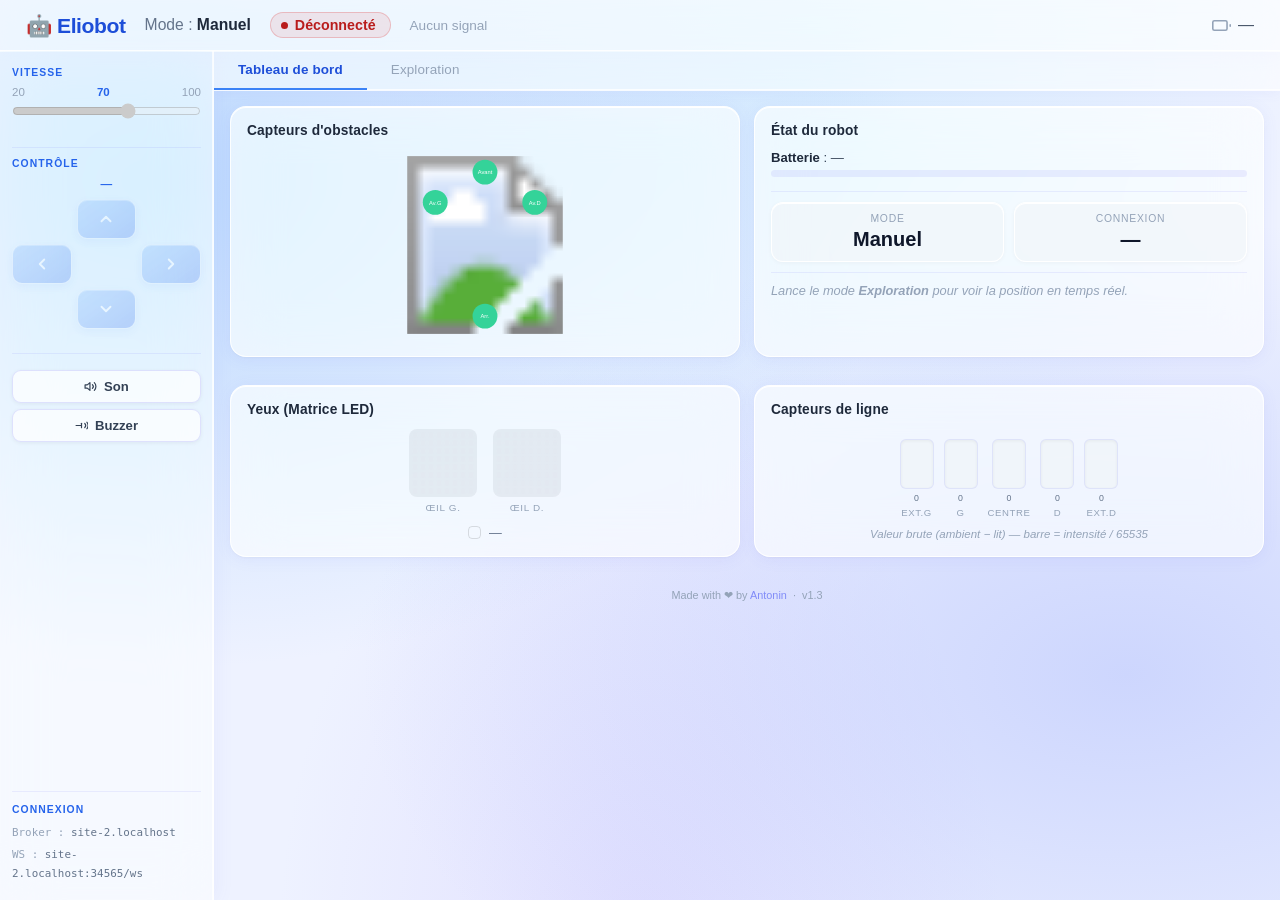
==== commit 7e25d2f7: "V 1.3 server ROS like" ====
--- a/server/control-dashboard/fastapi-dashboard/static/index.html
+++ b/server/control-dashboard/fastapi-dashboard/static/index.html
@@ -139,6 +139,40 @@
       transform: translateY(-1px);
     }
     .btn-secondary:active { transform: translateY(0); }
+    .btn-secondary.muted {
+      background: rgba(248, 113, 113, 0.12);
+      color: #b91c1c;
+      border-color: rgba(220, 38, 38, 0.28);
+    }
+    .btn-secondary.muted:hover {
+      background: rgba(248, 113, 113, 0.2);
+      border-color: rgba(220, 38, 38, 0.4);
+    }
+
+    /* ── Boutons exploration ─────────────────────────────── */
+    .explore-actions { display: flex; gap: 8px; margin-top: 12px; }
+    .explore-actions .btn { flex: 1; width: auto; margin-top: 0; display: flex; align-items: center; justify-content: center; gap: 7px; }
+    .btn-explore {
+      background: rgba(52, 211, 153, 0.15);
+      color: #065f46;
+      border: 1px solid rgba(52, 211, 153, 0.35);
+      box-shadow: 0 1px 4px rgba(0,0,0,0.06);
+    }
+    .btn-explore:hover {
+      background: rgba(52, 211, 153, 0.25);
+      border-color: rgba(52, 211, 153, 0.55);
+      transform: translateY(-1px);
+    }
+    .btn-explore:active { transform: translateY(0); }
+    .btn-explore.exploring {
+      background: rgba(248, 113, 113, 0.12);
+      color: #b91c1c;
+      border-color: rgba(220, 38, 38, 0.28);
+    }
+    .btn-explore.exploring:hover {
+      background: rgba(248, 113, 113, 0.2);
+      border-color: rgba(220, 38, 38, 0.4);
+    }
 
     /* Speed slider */
     .speed-row {
@@ -308,6 +342,63 @@
     }
     .mqtt-info-row { display: flex; flex-direction: column; gap: 2px; }
     .mqtt-info-row span { color: #64748b; }
+    .page-credit {
+      text-align: center;
+      padding: 18px 0 6px;
+      font-size: 0.68rem;
+      color: #94a3b8;
+    }
+    .page-credit a {
+      color: #818cf8;
+      text-decoration: none;
+      transition: color 0.15s;
+    }
+    .page-credit a:hover { color: #6366f1; }
+
+    /* ── Yeux LED ───────────────────────────────────────── */
+    .eyes-container {
+      display: flex; justify-content: center; align-items: flex-start; gap: 16px;
+      margin-bottom: 12px;
+    }
+    .eye-wrap { display: flex; flex-direction: column; align-items: center; gap: 5px; }
+    .eye-grid {
+      display: grid; grid-template-columns: repeat(8, 1fr); gap: 2px;
+      width: 68px; height: 68px;
+      background: rgba(15,23,42,0.06); border-radius: 8px; padding: 3px;
+    }
+    .eye-pixel {
+      border-radius: 50%;
+      background: rgba(226, 232, 240, 0.35);
+      transition: background 0.25s ease;
+    }
+    .eye-label { font-size: 0.62rem; color: #94a3b8; text-transform: uppercase; letter-spacing: 0.07em; }
+    .eyes-info {
+      display: flex; align-items: center; justify-content: center; gap: 8px; margin-top: 2px;
+    }
+    .eye-color-swatch {
+      width: 13px; height: 13px; border-radius: 4px;
+      border: 1px solid rgba(0,0,0,0.12); flex-shrink: 0;
+    }
+    .eye-emotion-text { font-size: 0.8rem; color: #64748b; }
+
+    /* ── Capteurs de ligne ──────────────────────────────── */
+    .line-bar { display: flex; justify-content: center; gap: 10px; padding: 10px 0 6px; }
+    .line-sensor-item { display: flex; flex-direction: column; align-items: center; gap: 4px; }
+    .line-bar-wrap {
+      width: 34px; height: 50px; border-radius: 6px;
+      background: rgba(241, 245, 249, 0.8);
+      border: 1.5px solid rgba(99, 102, 241, 0.13);
+      box-shadow: inset 0 1px 3px rgba(0,0,0,0.06);
+      overflow: hidden; display: flex; align-items: flex-end;
+    }
+    .line-bar-fill {
+      width: 100%; height: 0%;
+      background: #94a3b8;
+      transition: height 0.25s ease, background 0.25s ease;
+    }
+    .line-bar-fill.active { background: #1e293b; }
+    .line-value { font-size: 0.55rem; color: #64748b; font-variant-numeric: tabular-nums; text-align: center; min-width: 34px; }
+    .line-sensor-label { font-size: 0.6rem; color: #94a3b8; text-transform: uppercase; letter-spacing: 0.06em; text-align: center; }
   </style>
 </head>
 <body>
@@ -332,17 +423,6 @@
   <!-- ── SIDEBAR ──────────────────────────────────────────────────────────── -->
   <aside class="sidebar">
 
-    <!-- Mode — activation directe au changement -->
-    <div class="sidebar-section">
-      <div class="sidebar-label">Mode</div>
-      <select id="mode-select" onchange="applyMode()">
-        <option value="manual">Manuel</option>
-        <option value="exploration">Exploration</option>
-      </select>
-    </div>
-
-    <div class="divider"></div>
-
     <!-- Vitesse -->
     <div class="sidebar-section">
       <div class="sidebar-label">Vitesse</div>
@@ -388,12 +468,17 @@
 
     <!-- Actions utilitaires -->
     <div class="sidebar-section">
-      <button class="btn btn-secondary" onclick="resetMap()">
+      <button class="btn btn-secondary" id="btn-mute" onclick="toggleMute()">
+        <svg id="mute-icon" width="13" height="13" viewBox="0 0 24 24" fill="none" stroke="currentColor" stroke-width="2.2" stroke-linecap="round" stroke-linejoin="round">
+          <polygon points="11 5 6 9 2 9 2 15 6 15 11 19 11 5"/><path d="M15.54 8.46a5 5 0 0 1 0 7.07"/><path d="M19.07 4.93a10 10 0 0 1 0 14.14"/>
+        </svg>
+        <span id="mute-label">Son</span>
+      </button>
+      <button class="btn btn-secondary" onclick="testBuzzer()">
         <svg width="13" height="13" viewBox="0 0 24 24" fill="none" stroke="currentColor" stroke-width="2.2" stroke-linecap="round" stroke-linejoin="round">
-          <polyline points="23 4 23 10 17 10"/><polyline points="1 20 1 14 7 14"/>
-          <path d="M3.51 9a9 9 0 0114.85-3.36L23 10M1 14l4.64 4.36A9 9 0 0020.49 15"/>
+          <path d="M18 8a6 6 0 0 1 0 8"/><path d="M22 6a10 10 0 0 1 0 12"/><line x1="2" y1="12" x2="12" y2="12"/><line x1="12" y1="8" x2="12" y2="16"/>
         </svg>
-        Réinitialiser la carte
+        Buzzer
       </button>
     </div>
 
@@ -470,7 +555,7 @@
           <div class="metrics-grid">
             <div class="metric">
               <div class="label">Mode</div>
-              <div class="value" id="metric-mode" style="font-size:0.88rem;">Manuel</div>
+              <div class="value" id="metric-mode">Manuel</div>
             </div>
             <div class="metric">
               <div class="label">Connexion</div>
@@ -509,19 +594,90 @@
           </div>
         </div>
 
-      </div>
-    </div>
+        <!-- Yeux LED -->
+        <div class="card">
+          <h4>Yeux (Matrice LED)</h4>
+          <div class="eyes-container">
+            <div class="eye-wrap">
+              <div class="eye-grid" id="eye-left"></div>
+              <span class="eye-label">Œil G.</span>
+            </div>
+            <div class="eye-wrap">
+              <div class="eye-grid" id="eye-right"></div>
+              <span class="eye-label">Œil D.</span>
+            </div>
+          </div>
+          <div class="eyes-info">
+            <div class="eye-color-swatch" id="eye-swatch"></div>
+            <span class="eye-emotion-text" id="eye-emotion">—</span>
+          </div>
+        </div>
+
+        <!-- Capteurs de ligne -->
+        <div class="card">
+          <h4>Capteurs de ligne</h4>
+          <div class="line-bar">
+            <div class="line-sensor-item">
+              <div class="line-bar-wrap"><div class="line-bar-fill" id="line-0"></div></div>
+              <span class="line-value" id="line-val-0">0</span>
+              <span class="line-sensor-label">Ext.G</span>
+            </div>
+            <div class="line-sensor-item">
+              <div class="line-bar-wrap"><div class="line-bar-fill" id="line-1"></div></div>
+              <span class="line-value" id="line-val-1">0</span>
+              <span class="line-sensor-label">G</span>
+            </div>
+            <div class="line-sensor-item">
+              <div class="line-bar-wrap"><div class="line-bar-fill" id="line-2"></div></div>
+              <span class="line-value" id="line-val-2">0</span>
+              <span class="line-sensor-label">Centre</span>
+            </div>
+            <div class="line-sensor-item">
+              <div class="line-bar-wrap"><div class="line-bar-fill" id="line-3"></div></div>
+              <span class="line-value" id="line-val-3">0</span>
+              <span class="line-sensor-label">D</span>
+            </div>
+            <div class="line-sensor-item">
+              <div class="line-bar-wrap"><div class="line-bar-fill" id="line-4"></div></div>
+              <span class="line-value" id="line-val-4">0</span>
+              <span class="line-sensor-label">Ext.D</span>
+            </div>
+          </div>
+          <p class="helper-text" style="text-align:center; margin-top:4px; font-size:0.72rem;">
+            Valeur brute (ambient − lit) — barre = intensité / 65535
+          </p>
+        </div>
+
+      </div><!-- /dashboard-grid -->
+
+      <div class="page-credit">Made with &#10084; by <a href="https://github.com/antonin-lfv" target="_blank" rel="noopener">Antonin</a> &nbsp;·&nbsp; v1.3</div>
+    </div><!-- /tab-board -->
 
     <!-- ── Tab 2 : Exploration ───────────────────────────────────────────── -->
     <div class="tab-content" id="tab-explore">
 
       <div class="alert info" id="explore-alert">
-        Passe en mode <strong>Exploration</strong> depuis la sidebar pour démarrer.
+        Lance l'exploration pour demarrer la cartographie autonome.
       </div>
 
       <div class="card">
         <h4>Carte d'exploration</h4>
         <div id="explore-map"></div>
+        <div class="explore-actions">
+          <button class="btn btn-explore" id="btn-explore" onclick="toggleExploration()">
+            <svg width="13" height="13" viewBox="0 0 24 24" fill="none" stroke="currentColor" stroke-width="2.2" stroke-linecap="round" stroke-linejoin="round">
+              <polygon points="5 3 19 12 5 21 5 3"/>
+            </svg>
+            <span id="btn-explore-label">Lancer l'exploration</span>
+          </button>
+          <button class="btn btn-secondary" onclick="resetMap()">
+            <svg width="13" height="13" viewBox="0 0 24 24" fill="none" stroke="currentColor" stroke-width="2.2" stroke-linecap="round" stroke-linejoin="round">
+              <polyline points="23 4 23 10 17 10"/><polyline points="1 20 1 14 7 14"/>
+              <path d="M3.51 9a9 9 0 0114.85-3.36L23 10M1 14l4.64 4.36A9 9 0 0020.49 15"/>
+            </svg>
+            Reinitialiser la carte
+          </button>
+        </div>
       </div>
 
       <div class="stats-row" id="explore-stats" style="display:none;">
@@ -545,7 +701,10 @@
         </div>
       </div>
 
-    </div>
+      <div class="page-credit">Made with &#10084; by <a href="https://github.com/antonin-lfv" target="_blank" rel="noopener">Antonin</a> &nbsp;·&nbsp; v1.3</div>
+
+    </div><!-- /tab-explore -->
+
   </main>
 </div>
 
@@ -553,6 +712,31 @@
 // ════════════════════════════════════════════════════════════════
 // CONSTANTES
 // ════════════════════════════════════════════════════════════════
+
+// Patterns des yeux (128 éléments : 0-63 = œil gauche, 64-127 = œil droit)
+// Copiés depuis elio.py — layout row-major 8×8 par œil
+const EYE_PATTERNS = {
+  arrowUp:        [0,0,0,1,1,0,0,0,0,0,1,1,1,1,0,0,0,1,1,1,1,1,1,0,0,0,0,1,1,0,0,0,0,0,0,1,1,0,0,0,0,0,0,1,1,0,0,0,0,0,0,1,1,0,0,0,0,0,0,0,0,0,0,0,0,0,0,1,1,0,0,0,0,0,1,1,1,1,0,0,0,1,1,1,1,1,1,0,0,0,0,1,1,0,0,0,0,0,0,1,1,0,0,0,0,0,0,1,1,0,0,0,0,0,0,1,1,0,0,0,0,0,0,0,0,0,0,0],
+  arrowDown:      [0,0,0,0,0,0,0,0,0,0,0,1,1,0,0,0,0,0,0,1,1,0,0,0,0,0,0,1,1,0,0,0,0,0,0,1,1,0,0,0,0,1,1,1,1,1,1,0,0,0,1,1,1,1,0,0,0,0,0,1,1,0,0,0,0,0,0,1,1,0,0,0,0,0,0,1,1,0,0,0,0,0,0,1,1,0,0,0,0,0,0,1,1,0,0,0,0,0,0,1,1,0,0,0,0,1,1,1,1,1,1,0,0,0,1,1,1,1,0,0,0,0,0,1,1,0,0,0],
+  arrowLeft:      [0,0,0,0,0,0,0,0,0,0,1,0,0,0,0,0,0,1,1,0,0,0,0,0,1,1,1,1,1,1,1,0,1,1,1,1,1,1,1,0,0,1,1,0,0,0,0,0,0,0,1,0,0,0,0,0,0,0,0,0,0,0,0,0,0,0,0,0,0,0,0,0,0,0,1,0,0,0,0,0,0,1,1,0,0,0,0,0,1,1,1,1,1,1,1,0,1,1,1,1,1,1,1,0,0,1,1,0,0,0,0,0,0,0,1,0,0,0,0,0,0,0,0,0,0,0,0,0],
+  arrowRight:     [0,0,0,0,0,0,0,0,0,0,0,0,0,1,0,0,0,0,0,0,0,1,1,0,0,1,1,1,1,1,1,1,0,1,1,1,1,1,1,1,0,0,0,0,0,1,1,0,0,0,0,0,0,1,0,0,0,0,0,0,0,0,0,0,0,0,0,0,0,0,0,0,0,0,0,0,0,1,0,0,0,0,0,0,0,1,1,0,0,1,1,1,1,1,1,1,0,1,1,1,1,1,1,1,0,0,0,0,0,1,1,0,0,0,0,0,0,1,0,0,0,0,0,0,0,0,0,0],
+  emotionHappy:   [0,0,0,1,0,0,0,0,0,0,1,1,1,0,0,0,1,1,1,1,1,1,1,0,0,1,1,1,1,1,0,0,0,0,1,1,1,0,0,0,0,1,1,1,1,1,0,0,0,1,0,0,0,1,0,0,0,0,0,0,0,0,0,0,0,0,0,1,0,0,0,0,0,0,1,1,1,0,0,0,1,1,1,1,1,1,1,0,0,1,1,1,1,1,0,0,0,0,1,1,1,0,0,0,0,1,1,1,1,1,0,0,0,1,0,0,0,1,0,0,0,0,0,0,0,0,0,0],
+  emotionNeutral: [0,0,0,0,0,0,0,0,0,0,1,1,1,1,0,0,0,1,1,1,1,1,1,0,0,1,1,1,1,1,1,0,0,1,1,1,1,1,1,0,0,1,1,1,1,1,1,0,0,1,1,1,1,1,1,0,0,1,1,1,1,1,1,0,0,0,0,0,0,0,0,0,0,0,1,1,1,1,0,0,0,1,1,1,1,1,1,0,0,1,1,1,1,1,1,0,0,1,1,1,1,1,1,0,0,1,1,1,1,1,1,0,0,1,1,1,1,1,1,0,0,1,1,1,1,1,1,0],
+  emotionAngry:   [0,0,0,0,0,0,0,0,0,0,1,1,0,0,0,0,0,1,1,1,1,0,0,0,0,1,1,1,1,1,0,0,0,1,1,1,1,1,1,0,0,1,1,1,1,1,1,0,0,1,1,1,1,1,1,0,0,1,1,1,1,1,1,0,0,0,0,0,0,0,0,0,0,0,0,0,1,1,0,0,0,0,0,1,1,1,1,0,0,0,1,1,1,1,1,0,0,1,1,1,1,1,1,0,0,1,1,1,1,1,1,0,0,1,1,1,1,1,1,0,0,1,1,1,1,1,1,0],
+  emotionConfused:[0,0,0,1,1,0,0,0,0,0,1,0,0,1,0,0,0,0,1,0,0,1,0,0,0,0,0,0,0,1,0,0,0,0,0,0,1,0,0,0,0,0,0,1,0,0,0,0,0,0,0,0,0,0,0,0,0,0,0,1,0,0,0,0,0,0,0,1,1,0,0,0,0,0,1,0,0,1,0,0,0,0,1,0,0,1,0,0,0,0,0,0,0,1,0,0,0,0,0,0,1,0,0,0,0,0,0,1,0,0,0,0,0,0,0,0,0,0,0,0,0,0,0,1,0,0,0,0],
+};
+
+const EMOTION_LABELS = {
+  arrowUp:        '↑ Avancer',
+  arrowDown:      '↓ Reculer',
+  arrowLeft:      '← Gauche',
+  arrowRight:     '→ Droite',
+  emotionHappy:   'Heureux',
+  emotionNeutral: 'Neutre',
+  emotionAngry:   'En colère',
+  emotionConfused:'Confus',
+};
+
 const HEADING_ARROW = {0:'↑', 1:'→', 2:'↓', 3:'←'};
 const HEADING_LABEL = {0:'Nord', 1:'Est', 2:'Sud', 3:'Ouest'};
 const HEADING_DX    = {0:0, 1:1, 2:0, 3:-1};
@@ -581,9 +765,11 @@
   obstacles: {front:false, left:false, right:false, back:false},
   mode: 'idle', steps: [], last_seen: null,
 };
-let heldDir      = null;
-let holdInterval = null;
-let currentSpeed = 70;
+let heldDir        = null;
+let holdInterval   = null;
+let currentSpeed   = 70;
+let prevRobotActive = false;
+let isMuted        = false;
 
 // ════════════════════════════════════════════════════════════════
 // WEBSOCKET
@@ -612,6 +798,8 @@
   updateSensors();
   updateStatePanel();
   updateExploration();
+  updateEyes();
+  updateLines();
 }
 
 function updateHeader() {
@@ -620,7 +808,9 @@
 
   let ageMs = null;
   if (state.last_seen) ageMs = Date.now() - new Date(state.last_seen).getTime();
-  const robotActive = state.connected && ageMs !== null && ageMs < 10000;
+  const robotActive   = state.connected && ageMs !== null && ageMs < 10000;
+  const justConnected = robotActive && !prevRobotActive;
+  prevRobotActive     = robotActive;
 
   if (!state.connected) {
     badge.className   = 'status-badge disconnected';
@@ -649,10 +839,15 @@
   const battLabel = document.getElementById('batt-label');
   const battIcon  = document.getElementById('batt-icon');
   if (bv !== null && bv !== undefined) {
-    const pct = battPct(bv);
-    battLabel.textContent = pct + '% · ' + bv.toFixed(2) + ' V';
-    const iconColor = pct < 15 ? '#f87171' : pct < 50 ? '#fb923c' : '#34d399';
-    battIcon.setAttribute('stroke', iconColor);
+    if (bv < 0.1) {
+      battLabel.textContent = 'Branché';
+      battIcon.setAttribute('stroke', '#f59e0b');
+    } else {
+      const pct = battPct(bv);
+      battLabel.textContent = pct + '% · ' + bv.toFixed(2) + ' V';
+      const iconColor = pct < 15 ? '#f87171' : pct < 50 ? '#fb923c' : '#34d399';
+      battIcon.setAttribute('stroke', iconColor);
+    }
   } else {
     battLabel.textContent = '—';
     battIcon.setAttribute('stroke', '#94a3b8');
@@ -661,6 +856,9 @@
   const manual = state.mode === 'manual';
   document.getElementById('speed-slider').disabled = !manual;
   document.querySelectorAll('.dpad-btn').forEach(b => b.disabled = !manual);
+
+  // Quand le robot vient de se connecter, on repasse en mode manuel
+  if (justConnected) post('/command/mode', {mode: 'manual'});
 }
 
 function updateSensors() {
@@ -683,11 +881,17 @@
 function updateStatePanel() {
   const bv = state.battery_v;
   if (bv !== null && bv !== undefined) {
-    const pct = battPct(bv);
-    document.getElementById('batt-text').textContent = pct + '% — ' + bv.toFixed(2) + ' V';
     const bar = document.getElementById('batt-bar');
-    bar.style.width = pct + '%';
-    bar.style.background = pct < 20 ? '#f87171' : pct < 40 ? '#fb923c' : '#34d399';
+    if (bv < 0.1) {
+      document.getElementById('batt-text').textContent = 'Branché (USB)';
+      bar.style.width = '100%';
+      bar.style.background = '#f59e0b';
+    } else {
+      const pct = battPct(bv);
+      document.getElementById('batt-text').textContent = pct + '% — ' + bv.toFixed(2) + ' V';
+      bar.style.width = pct + '%';
+      bar.style.background = pct < 20 ? '#f87171' : pct < 40 ? '#fb923c' : '#34d399';
+    }
   } else {
     document.getElementById('batt-text').textContent = '—';
     document.getElementById('batt-bar').style.width = '0%';
@@ -714,14 +918,23 @@
   const steps = state.steps || [];
   const mode  = state.mode;
 
+  const exploring = mode === 'exploration';
   const alertEl = document.getElementById('explore-alert');
-  if (mode === 'exploration') {
-    alertEl.className = 'alert success';
-    alertEl.innerHTML = 'Mode Exploration actif — le robot navigue en autonomie.';
-  } else {
-    alertEl.className = 'alert info';
-    alertEl.innerHTML = 'Passe en mode <strong>Exploration</strong> depuis la sidebar pour démarrer.';
-  }
+  if (alertEl) {
+    alertEl.className = exploring ? 'alert success' : 'alert info';
+    alertEl.innerHTML = exploring
+      ? 'Mode Exploration actif — le robot navigue en autonomie.'
+      : 'Lance l\'exploration pour demarrer la cartographie autonome.';
+  }
+  const btnEl   = document.getElementById('btn-explore');
+  const labelEl = document.getElementById('btn-explore-label');
+  if (btnEl) {
+    btnEl.classList.toggle('exploring', exploring);
+    btnEl.querySelector('svg').innerHTML = exploring
+      ? '<rect x="6" y="4" width="4" height="16"/><rect x="14" y="4" width="4" height="16"/>'
+      : '<polygon points="5 3 19 12 5 21 5 3"/>';
+  }
+  if (labelEl) labelEl.textContent = exploring ? 'Arreter l\'exploration' : 'Lancer l\'exploration';
 
   updateMap(steps);
 
@@ -734,7 +947,8 @@
     const cur = steps[steps.length - 1];
     const dist = Math.sqrt((cur.x ?? 0) ** 2 + (cur.y ?? 0) ** 2).toFixed(1);
 
-    document.getElementById('stat-steps').textContent = steps.length;
+    const moveCount = steps.filter(s => s.action === 'moved_forward').length;
+    document.getElementById('stat-steps').textContent = moveCount + ' / ' + steps.length;
     document.getElementById('stat-obs').textContent   = obsCount;
     document.getElementById('stat-dist').textContent  = dist + ' pas';
     document.getElementById('log-title').textContent  = 'Journal — 10 dernières étapes (total : ' + steps.length + ')';
@@ -752,6 +966,57 @@
         <td>${s.right ? '🔴':'🟢'}</td>
       </tr>`;
     }).join('');
+  }
+}
+
+// ════════════════════════════════════════════════════════════════
+// YEUX LED
+// ════════════════════════════════════════════════════════════════
+function initEyeGrids() {
+  ['eye-left', 'eye-right'].forEach(id => {
+    const el = document.getElementById(id);
+    for (let i = 0; i < 64; i++) {
+      const px = document.createElement('div');
+      px.className = 'eye-pixel';
+      el.appendChild(px);
+    }
+  });
+}
+
+function updateEyes() {
+  const eyes    = state.eyes || {};
+  const pattern = EYE_PATTERNS[eyes.pattern] || EYE_PATTERNS['emotionConfused'];
+  const col     = eyes.color || [50, 50, 50];
+  const colorOn  = `rgb(${col[0]},${col[1]},${col[2]})`;
+  const colorOff = `rgba(${col[0]},${col[1]},${col[2]},0.10)`;
+
+  const leftPx  = document.getElementById('eye-left').children;
+  const rightPx = document.getElementById('eye-right').children;
+  for (let i = 0; i < 64; i++) {
+    leftPx[i].style.background  = pattern[i]      ? colorOn : colorOff;
+    rightPx[i].style.background = pattern[64 + i] ? colorOn : colorOff;
+  }
+
+  document.getElementById('eye-swatch').style.background = colorOn;
+  document.getElementById('eye-emotion').textContent =
+    EMOTION_LABELS[eyes.pattern] || eyes.pattern || '—';
+}
+
+// ════════════════════════════════════════════════════════════════
+// CAPTEURS DE LIGNE
+// ════════════════════════════════════════════════════════════════
+function updateLines() {
+  const lines = state.lines || [0, 0, 0, 0, 0];
+  for (let i = 0; i < 5; i++) {
+    const raw = typeof lines[i] === 'number' ? lines[i] : (lines[i] ? 65535 : 0);
+    const fill = document.getElementById('line-' + i);
+    const val  = document.getElementById('line-val-' + i);
+    if (fill) {
+      const pct = Math.max(0, Math.min(100, (raw / 65535) * 100));
+      fill.style.height = pct + '%';
+      fill.classList.toggle('active', raw > 0);
+    }
+    if (val) val.textContent = raw;
   }
 }
 
@@ -781,9 +1046,12 @@
   const cur = steps.length > 0 ? steps[steps.length - 1] : null;
   const traces = [];
 
-  if (steps.length > 0) {
+  // Seuls les pas "moved_forward" changent la position — on trace uniquement ceux-là
+  const moves = steps.filter(s => s.action === 'moved_forward' || s.action === 'start');
+
+  if (moves.length > 0) {
     traces.push({
-      x: steps.map(s => s.x), y: steps.map(s => s.y),
+      x: moves.map(s => s.x), y: moves.map(s => s.y),
       mode: 'lines+markers',
       line: {color:'#3b82f6', width:2},
       marker: {size:5, color:'#3b82f6'},
@@ -871,14 +1139,19 @@
   } catch(e) { console.error('POST', url, e); }
 }
 
-function applyMode() {
-  const mode = document.getElementById('mode-select').value;
-  post('/command/mode', {mode});
-  if (mode !== 'manual') dpadClear();
-  // Mise à jour optimiste : ne pas attendre la confirmation WebSocket
-  const manual = mode === 'manual';
-  document.getElementById('speed-slider').disabled = !manual;
-  document.querySelectorAll('.dpad-btn').forEach(b => b.disabled = !manual);
+function toggleExploration() {
+  const exploring = state.mode === 'exploration';
+  const newMode = exploring ? 'manual' : 'exploration';
+  post('/command/mode', {mode: newMode});
+  if (exploring) {
+    // Retour manuel : réactiver le d-pad de manière optimiste
+    document.getElementById('speed-slider').disabled = false;
+    document.querySelectorAll('.dpad-btn').forEach(b => b.disabled = false);
+  } else {
+    dpadClear();
+    document.getElementById('speed-slider').disabled = true;
+    document.querySelectorAll('.dpad-btn').forEach(b => b.disabled = true);
+  }
 }
 
 let speedTimer = null;
@@ -890,6 +1163,23 @@
 }
 
 function sendMove(dir) { post('/command/move', {direction: dir}); }
+
+function toggleMute() {
+  isMuted = !isMuted;
+  post('/command/mute', {muted: isMuted});
+  const btn   = document.getElementById('btn-mute');
+  const label = document.getElementById('mute-label');
+  const icon  = document.getElementById('mute-icon');
+  btn.classList.toggle('muted', isMuted);
+  label.textContent = isMuted ? 'Muet' : 'Son';
+  // Icône selon l'état
+  icon.innerHTML = isMuted
+    ? '<polygon points="11 5 6 9 2 9 2 15 6 15 11 19 11 5"/><line x1="23" y1="9" x2="17" y2="15"/><line x1="17" y1="9" x2="23" y2="15"/>'
+    : '<polygon points="11 5 6 9 2 9 2 15 6 15 11 19 11 5"/><path d="M15.54 8.46a5 5 0 0 1 0 7.07"/><path d="M19.07 4.93a10 10 0 0 1 0 14.14"/>';
+}
+
+function testBuzzer() { post('/command/buzzer'); }
+
 function resetMap() {
   post('/command/reset_map');
   requestAnimationFrame(() => Plotly.Plots.resize('explore-map'));
@@ -912,6 +1202,7 @@
 // INIT
 // ════════════════════════════════════════════════════════════════
 setupDpad();
+initEyeGrids();
 
 Plotly.newPlot('explore-map', [{
   x:[0], y:[0], mode:'markers',
@@ -922,10 +1213,6 @@
 document.getElementById('mqtt-broker').textContent = location.hostname;
 document.getElementById('mqtt-ws').textContent     = location.host + '/ws';
 
-// Sync immédiat du mode au chargement — le robot démarre en "idle",
-// on lui envoie tout de suite le mode affiché dans le dropdown.
-applyMode();
-
 connectWS();
 </script>
 </body>
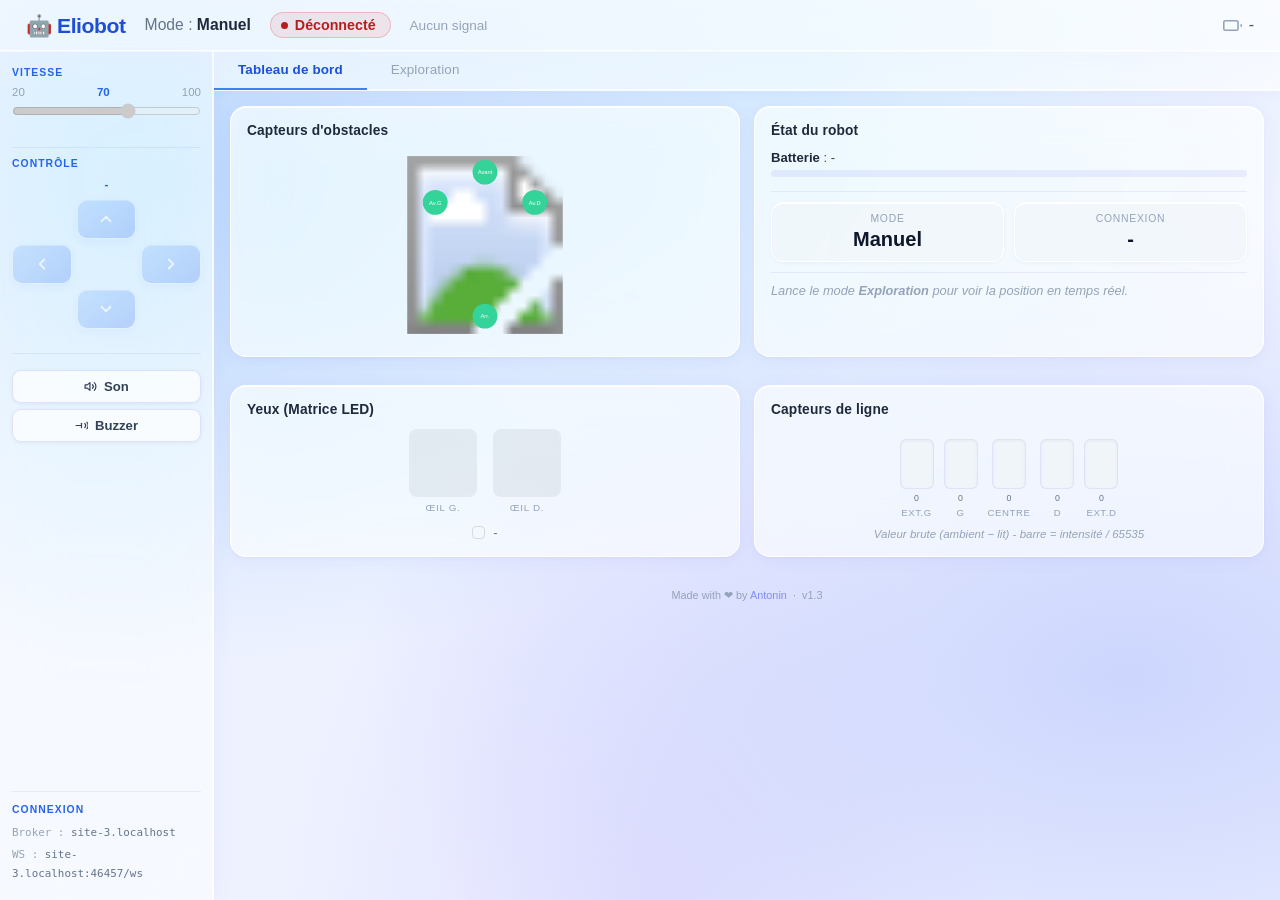
==== commit ba1743fb: "clean" ====
--- a/server/control-dashboard/fastapi-dashboard/static/index.html
+++ b/server/control-dashboard/fastapi-dashboard/static/index.html
@@ -413,7 +413,7 @@
     <svg id="batt-icon" width="19" height="19" viewBox="0 0 24 24" fill="none" stroke="#94a3b8" stroke-width="2" stroke-linecap="round" stroke-linejoin="round">
       <rect x="1" y="6" width="18" height="12" rx="2"/><path d="M23 13v-2"/>
     </svg>
-    <span id="batt-label">—</span>
+    <span id="batt-label">-</span>
   </div>
 </header>
 
@@ -440,7 +440,7 @@
     <!-- D-Pad -->
     <div class="sidebar-section">
       <div class="sidebar-label">Contrôle</div>
-      <div class="held-indicator" id="held-indicator">—</div>
+      <div class="held-indicator" id="held-indicator">-</div>
       <div class="dpad">
         <div class="dpad-empty"></div>
         <button class="dpad-btn" id="btn-forward" disabled>
@@ -484,12 +484,12 @@
 
     <div class="sidebar-spacer"></div>
 
-    <!-- Info MQTT — fixé en bas -->
+    <!-- Info MQTT - fixé en bas -->
     <div class="sidebar-footer">
       <div class="sidebar-label">Connexion</div>
       <div class="mqtt-info-row">
-        <div class="mqtt-info-code">Broker : <span id="mqtt-broker">—</span></div>
-        <div class="mqtt-info-code">WS : <span id="mqtt-ws">—</span></div>
+        <div class="mqtt-info-code">Broker : <span id="mqtt-broker">-</span></div>
+        <div class="mqtt-info-code">WS : <span id="mqtt-ws">-</span></div>
       </div>
     </div>
 
@@ -543,7 +543,7 @@
           <!-- Batterie -->
           <div style="margin-bottom:14px;">
             <div style="font-size:0.82rem;margin-bottom:5px;color:#334155;">
-              <strong style="color:#1e293b;">Batterie</strong> : <span id="batt-text">—</span>
+              <strong style="color:#1e293b;">Batterie</strong> : <span id="batt-text">-</span>
             </div>
             <div class="batt-bar-wrap">
               <div class="batt-bar" id="batt-bar" style="width:0%;background:#34d399;"></div>
@@ -559,7 +559,7 @@
             </div>
             <div class="metric">
               <div class="label">Connexion</div>
-              <div class="value" id="metric-conn">—</div>
+              <div class="value" id="metric-conn">-</div>
             </div>
           </div>
 
@@ -609,7 +609,7 @@
           </div>
           <div class="eyes-info">
             <div class="eye-color-swatch" id="eye-swatch"></div>
-            <span class="eye-emotion-text" id="eye-emotion">—</span>
+            <span class="eye-emotion-text" id="eye-emotion">-</span>
           </div>
         </div>
 
@@ -644,7 +644,7 @@
             </div>
           </div>
           <p class="helper-text" style="text-align:center; margin-top:4px; font-size:0.72rem;">
-            Valeur brute (ambient − lit) — barre = intensité / 65535
+            Valeur brute (ambient − lit) - barre = intensité / 65535
           </p>
         </div>
 
@@ -714,7 +714,7 @@
 // ════════════════════════════════════════════════════════════════
 
 // Patterns des yeux (128 éléments : 0-63 = œil gauche, 64-127 = œil droit)
-// Copiés depuis elio.py — layout row-major 8×8 par œil
+// Copiés depuis elio.py - layout row-major 8×8 par œil
 const EYE_PATTERNS = {
   arrowUp:        [0,0,0,1,1,0,0,0,0,0,1,1,1,1,0,0,0,1,1,1,1,1,1,0,0,0,0,1,1,0,0,0,0,0,0,1,1,0,0,0,0,0,0,1,1,0,0,0,0,0,0,1,1,0,0,0,0,0,0,0,0,0,0,0,0,0,0,1,1,0,0,0,0,0,1,1,1,1,0,0,0,1,1,1,1,1,1,0,0,0,0,1,1,0,0,0,0,0,0,1,1,0,0,0,0,0,0,1,1,0,0,0,0,0,0,1,1,0,0,0,0,0,0,0,0,0,0,0],
   arrowDown:      [0,0,0,0,0,0,0,0,0,0,0,1,1,0,0,0,0,0,0,1,1,0,0,0,0,0,0,1,1,0,0,0,0,0,0,1,1,0,0,0,0,1,1,1,1,1,1,0,0,0,1,1,1,1,0,0,0,0,0,1,1,0,0,0,0,0,0,1,1,0,0,0,0,0,0,1,1,0,0,0,0,0,0,1,1,0,0,0,0,0,0,1,1,0,0,0,0,0,0,1,1,0,0,0,0,1,1,1,1,1,1,0,0,0,1,1,1,1,0,0,0,0,0,1,1,0,0,0],
@@ -849,7 +849,7 @@
       battIcon.setAttribute('stroke', iconColor);
     }
   } else {
-    battLabel.textContent = '—';
+    battLabel.textContent = '-';
     battIcon.setAttribute('stroke', '#94a3b8');
   }
 
@@ -888,12 +888,12 @@
       bar.style.background = '#f59e0b';
     } else {
       const pct = battPct(bv);
-      document.getElementById('batt-text').textContent = pct + '% — ' + bv.toFixed(2) + ' V';
+      document.getElementById('batt-text').textContent = pct + '% - ' + bv.toFixed(2) + ' V';
       bar.style.width = pct + '%';
       bar.style.background = pct < 20 ? '#f87171' : pct < 40 ? '#fb923c' : '#34d399';
     }
   } else {
-    document.getElementById('batt-text').textContent = '—';
+    document.getElementById('batt-text').textContent = '-';
     document.getElementById('batt-bar').style.width = '0%';
   }
 
@@ -923,7 +923,7 @@
   if (alertEl) {
     alertEl.className = exploring ? 'alert success' : 'alert info';
     alertEl.innerHTML = exploring
-      ? 'Mode Exploration actif — le robot navigue en autonomie.'
+      ? 'Mode Exploration actif - le robot navigue en autonomie.'
       : 'Lance l\'exploration pour demarrer la cartographie autonome.';
   }
   const btnEl   = document.getElementById('btn-explore');
@@ -951,7 +951,7 @@
     document.getElementById('stat-steps').textContent = moveCount + ' / ' + steps.length;
     document.getElementById('stat-obs').textContent   = obsCount;
     document.getElementById('stat-dist').textContent  = dist + ' pas';
-    document.getElementById('log-title').textContent  = 'Journal — 10 dernières étapes (total : ' + steps.length + ')';
+    document.getElementById('log-title').textContent  = 'Journal - 10 dernières étapes (total : ' + steps.length + ')';
 
     const last30 = steps.slice(-10).reverse();
     document.getElementById('log-body').innerHTML = last30.map(s => {
@@ -999,7 +999,7 @@
 
   document.getElementById('eye-swatch').style.background = colorOn;
   document.getElementById('eye-emotion').textContent =
-    EMOTION_LABELS[eyes.pattern] || eyes.pattern || '—';
+    EMOTION_LABELS[eyes.pattern] || eyes.pattern || '-';
 }
 
 // ════════════════════════════════════════════════════════════════
@@ -1046,7 +1046,7 @@
   const cur = steps.length > 0 ? steps[steps.length - 1] : null;
   const traces = [];
 
-  // Seuls les pas "moved_forward" changent la position — on trace uniquement ceux-là
+  // Seuls les pas "moved_forward" changent la position - on trace uniquement ceux-là
   const moves = steps.filter(s => s.action === 'moved_forward' || s.action === 'start');
 
   if (moves.length > 0) {
@@ -1114,7 +1114,7 @@
   if (holdInterval) { clearInterval(holdInterval); holdInterval = null; }
   heldDir = null;
   const el = document.getElementById('held-indicator');
-  if (el) el.textContent = '—';
+  if (el) el.textContent = '-';
 }
 
 // ════════════════════════════════════════════════════════════════
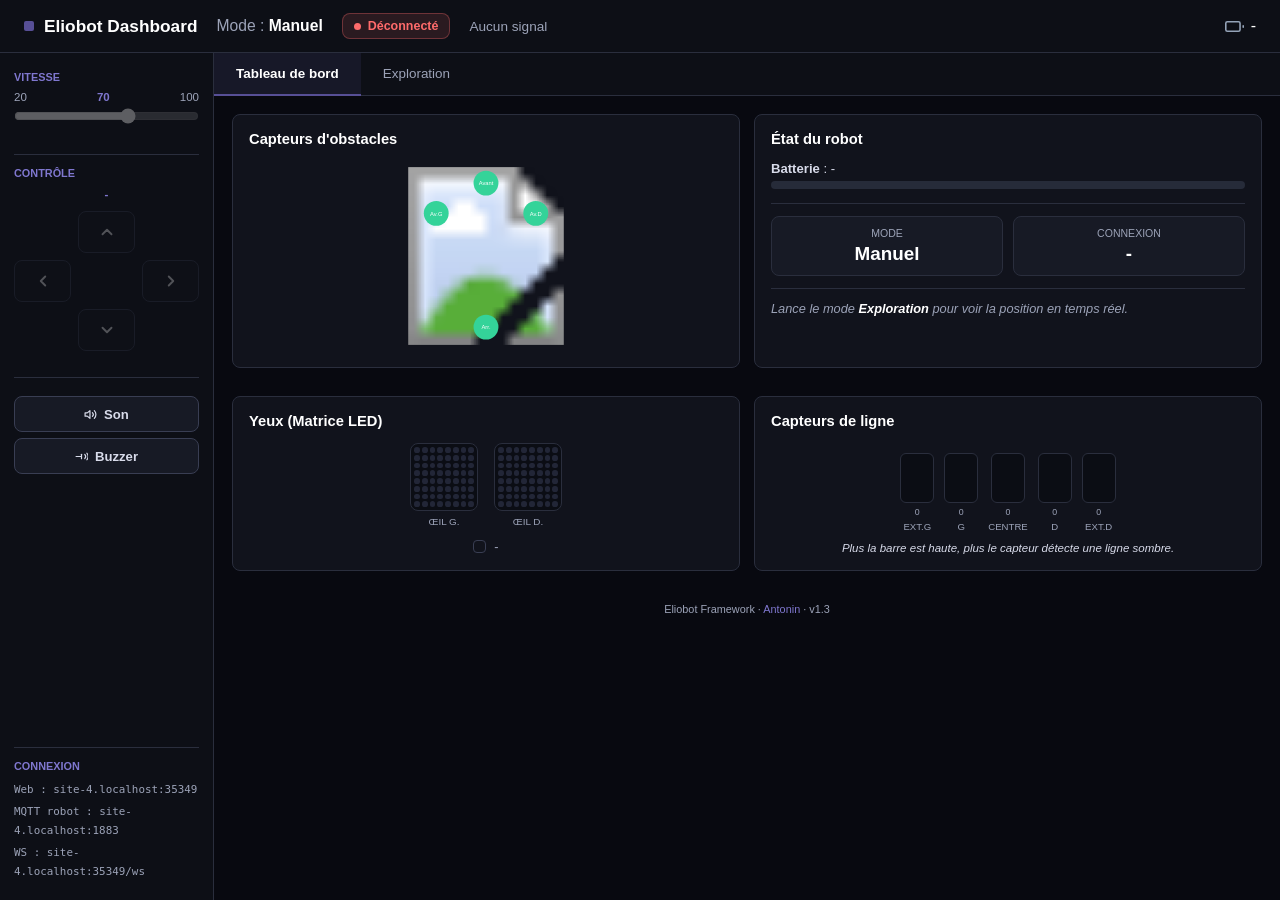
==== commit 1b173bd1: "polish interface" ====
--- a/server/control-dashboard/fastapi-dashboard/static/index.html
+++ b/server/control-dashboard/fastapi-dashboard/static/index.html
@@ -399,13 +399,328 @@
     .line-bar-fill.active { background: #1e293b; }
     .line-value { font-size: 0.55rem; color: #64748b; font-variant-numeric: tabular-nums; text-align: center; min-width: 34px; }
     .line-sensor-label { font-size: 0.6rem; color: #94a3b8; text-transform: uppercase; letter-spacing: 0.06em; text-align: center; }
+
+    /* ── Theme sombre Eliobot ─────────────────────────────── */
+    :root {
+      --accent: #574F96;
+      --accent-strong: #7f77cf;
+      --bg: #080910;
+      --panel: #11131c;
+      --panel-2: #171a25;
+      --panel-3: #1d2130;
+      --line: #2a2e3d;
+      --line-strong: #393e53;
+      --text: #ffffff;
+      --text-soft: #d8dbea;
+      --text-muted: #9ca3b8;
+      --success: #35d39b;
+      --warning: #f2b84b;
+      --danger: #ff6b6b;
+      --blue: #6ea8ff;
+    }
+
+    * { letter-spacing: 0 !important; }
+
+    body {
+      background: var(--bg);
+      background-image: none;
+      color: var(--text);
+    }
+
+    ::-webkit-scrollbar-thumb { background: #34394b; border-radius: 2px; }
+    ::-webkit-scrollbar-thumb:hover { background: #4a5068; }
+
+    .header {
+      background: #0d0f16;
+      border-bottom: 1px solid var(--line);
+      box-shadow: none;
+      padding: 13px 24px;
+    }
+    .header-title {
+      color: var(--text);
+      font-size: 1.08rem;
+      font-weight: 700;
+    }
+    .header-title::before {
+      content: '';
+      display: inline-block;
+      width: 10px;
+      height: 10px;
+      margin-right: 10px;
+      border-radius: 2px;
+      background: var(--accent);
+      vertical-align: 1px;
+    }
+    .header-mode,
+    .last-signal,
+    .battery-display { color: var(--text-muted); }
+    .header-mode strong,
+    #batt-label { color: var(--text); }
+
+    .status-badge {
+      border-radius: 8px;
+      padding: 5px 11px;
+      font-size: 0.78rem;
+    }
+    .status-badge.connected {
+      background: rgba(53, 211, 155, 0.12);
+      color: var(--success);
+      border: 1px solid rgba(53, 211, 155, 0.35);
+    }
+    .status-badge.disconnected {
+      background: rgba(255, 107, 107, 0.12);
+      color: var(--danger);
+      border: 1px solid rgba(255, 107, 107, 0.32);
+    }
+    .status-badge.warning {
+      background: rgba(242, 184, 75, 0.12);
+      color: var(--warning);
+      border: 1px solid rgba(242, 184, 75, 0.34);
+    }
+
+    .layout { background: var(--bg); }
+
+    .sidebar {
+      background: #0d0f16;
+      border-right: 1px solid var(--line);
+      box-shadow: none;
+      padding: 18px 14px;
+    }
+    .sidebar-label {
+      color: var(--accent-strong);
+      font-size: 0.68rem;
+      font-weight: 700;
+    }
+    .divider {
+      background: var(--line);
+      margin: 12px 0;
+    }
+    .sidebar-footer {
+      border-top: 1px solid var(--line);
+    }
+    .mqtt-info-code,
+    .mqtt-info-row span,
+    .helper-text,
+    .eye-label,
+    .eye-emotion-text,
+    .line-value,
+    .line-sensor-label,
+    .speed-row,
+    .page-credit {
+      color: var(--text-muted);
+    }
+    .page-credit a { color: var(--accent-strong); }
+    .page-credit a:hover { color: var(--text); }
+
+    .btn {
+      border-radius: 8px;
+      min-height: 36px;
+    }
+    .btn-secondary {
+      background: var(--panel-2);
+      color: var(--text-soft);
+      border: 1px solid var(--line-strong);
+      box-shadow: none;
+    }
+    .btn-secondary:hover {
+      background: var(--panel-3);
+      border-color: var(--accent);
+      transform: none;
+    }
+    .btn-secondary:active { transform: translateY(1px); }
+    .btn-secondary.muted {
+      background: rgba(255, 107, 107, 0.12);
+      color: var(--danger);
+      border-color: rgba(255, 107, 107, 0.36);
+    }
+
+    .btn-explore {
+      background: var(--accent);
+      color: var(--text);
+      border: 1px solid var(--accent-strong);
+      box-shadow: none;
+    }
+    .btn-explore:hover {
+      background: var(--accent-strong);
+      border-color: var(--accent-strong);
+      transform: none;
+    }
+    .btn-explore.exploring {
+      background: rgba(255, 107, 107, 0.12);
+      color: var(--danger);
+      border-color: rgba(255, 107, 107, 0.36);
+    }
+
+    input[type=range] { accent-color: var(--accent); }
+    input[type=range]:disabled { opacity: 0.42; cursor: not-allowed; }
+
+    .dpad { gap: 7px; }
+    .dpad-btn {
+      height: 42px;
+      border-radius: 8px;
+      background: var(--panel-2);
+      border: 1px solid var(--line-strong);
+      color: var(--text);
+      box-shadow: none;
+    }
+    .dpad-btn:hover:not(:disabled) {
+      background: var(--accent);
+      border-color: var(--accent-strong);
+      box-shadow: none;
+      transform: none;
+    }
+    .dpad-btn:active:not(:disabled) {
+      transform: translateY(1px);
+      background: var(--accent-strong);
+    }
+    .dpad-btn:disabled {
+      opacity: 0.28;
+      background: #11131a;
+    }
+    .held-indicator {
+      color: var(--accent-strong);
+      min-height: 20px;
+    }
+
+    .tabs {
+      background: #0d0f16;
+      border-bottom: 1px solid var(--line);
+      box-shadow: none;
+    }
+    .tab-btn {
+      color: var(--text-muted);
+      padding: 13px 22px;
+    }
+    .tab-btn.active {
+      color: var(--text);
+      border-bottom-color: var(--accent);
+      background: rgba(87, 79, 150, 0.14);
+    }
+    .tab-btn:hover:not(.active) {
+      color: var(--text-soft);
+      background: rgba(255, 255, 255, 0.03);
+    }
+
+    .tab-content { padding: 18px; background: var(--bg); }
+    #explore-map {
+      height: 52dvh;
+      min-height: 360px;
+    }
+
+    .card {
+      background: var(--panel);
+      border: 1px solid var(--line);
+      border-radius: 8px;
+      box-shadow: none;
+      padding: 16px;
+    }
+    .card::before { display: none; }
+    .card h4 {
+      color: var(--text);
+      font-size: 0.92rem;
+      font-weight: 700;
+      margin-bottom: 14px;
+    }
+    .card [style] { color: var(--text-soft) !important; }
+    .card strong { color: var(--text) !important; }
+
+    .metrics-grid { gap: 10px; }
+    .metric {
+      background: var(--panel-2);
+      border: 1px solid var(--line);
+      border-radius: 8px;
+      box-shadow: none;
+    }
+    .metric .label {
+      color: var(--text-muted);
+      font-size: 0.66rem;
+    }
+    .metric .value {
+      color: var(--text);
+      font-size: 1.18rem;
+    }
+
+    .batt-bar-wrap {
+      background: #262b39;
+      border-radius: 4px;
+      height: 8px;
+    }
+    .batt-bar { border-radius: 4px; }
+
+    .alert {
+      border-radius: 8px;
+      backdrop-filter: none;
+    }
+    .alert.info {
+      background: rgba(87, 79, 150, 0.16);
+      color: var(--text-soft);
+      border-color: rgba(87, 79, 150, 0.5);
+    }
+    .alert.success {
+      background: rgba(53, 211, 155, 0.1);
+      color: var(--success);
+      border-color: rgba(53, 211, 155, 0.35);
+    }
+
+    .log-table th {
+      background: #0d0f16;
+      color: var(--text-muted);
+      border-bottom: 1px solid var(--line);
+    }
+    .log-table td {
+      color: var(--text-soft);
+      border-bottom: 1px solid var(--line);
+    }
+    .log-table tbody tr:hover td { background: rgba(87, 79, 150, 0.12); }
+
+    .eye-grid {
+      background: #0b0d14;
+      border: 1px solid var(--line);
+      border-radius: 8px;
+    }
+    .eye-pixel { background: #222637; }
+    .eye-color-swatch {
+      border: 1px solid var(--line-strong);
+      border-radius: 4px;
+    }
+
+    .line-bar-wrap {
+      background: #0b0d14;
+      border: 1px solid var(--line);
+      border-radius: 6px;
+      box-shadow: none;
+    }
+    .line-bar-fill { background: var(--text-muted); }
+    .line-bar-fill.active { background: var(--accent-strong); }
+
+    #speed-value { color: var(--accent-strong) !important; }
+
+    @media (max-width: 760px) {
+      body { overflow: auto; height: auto; min-height: 100dvh; }
+      .header {
+        align-items: flex-start;
+        flex-wrap: wrap;
+        gap: 8px 14px;
+      }
+      .battery-display { margin-left: 0; }
+      .layout { flex-direction: column; overflow: visible; }
+      .sidebar {
+        width: 100%;
+        border-right: none;
+        border-bottom: 1px solid var(--line);
+      }
+      .main { overflow: visible; }
+      .tab-content { overflow: visible; }
+      .explore-actions { flex-direction: column; }
+      .stats-row { grid-template-columns: 1fr; }
+    }
   </style>
 </head>
 <body>
 
 <!-- ══ HEADER ══════════════════════════════════════════════════════════════ -->
 <header class="header">
-  <div class="header-title">🤖 Eliobot</div>
+  <div class="header-title">Eliobot Dashboard</div>
   <div class="header-mode" id="header-mode">Mode : <strong>Manuel</strong></div>
   <span class="status-badge disconnected" id="status-badge">Déconnecté</span>
   <span class="last-signal" id="last-signal">Aucun signal</span>
@@ -488,7 +803,8 @@
     <div class="sidebar-footer">
       <div class="sidebar-label">Connexion</div>
       <div class="mqtt-info-row">
-        <div class="mqtt-info-code">Broker : <span id="mqtt-broker">-</span></div>
+        <div class="mqtt-info-code">Web : <span id="dashboard-host">-</span></div>
+        <div class="mqtt-info-code">MQTT robot : <span id="mqtt-robot-host">-</span></div>
         <div class="mqtt-info-code">WS : <span id="mqtt-ws">-</span></div>
       </div>
     </div>
@@ -644,20 +960,20 @@
             </div>
           </div>
           <p class="helper-text" style="text-align:center; margin-top:4px; font-size:0.72rem;">
-            Valeur brute (ambient − lit) - barre = intensité / 65535
+            Plus la barre est haute, plus le capteur détecte une ligne sombre.
           </p>
         </div>
 
       </div><!-- /dashboard-grid -->
 
-      <div class="page-credit">Made with &#10084; by <a href="https://github.com/antonin-lfv" target="_blank" rel="noopener">Antonin</a> &nbsp;·&nbsp; v1.3</div>
+      <div class="page-credit">Eliobot Framework · <a href="https://github.com/antonin-lfv" target="_blank" rel="noopener">Antonin</a> · v1.3</div>
     </div><!-- /tab-board -->
 
     <!-- ── Tab 2 : Exploration ───────────────────────────────────────────── -->
     <div class="tab-content" id="tab-explore">
 
       <div class="alert info" id="explore-alert">
-        Lance l'exploration pour demarrer la cartographie autonome.
+        Lance l'exploration pour démarrer la cartographie autonome.
       </div>
 
       <div class="card">
@@ -675,7 +991,7 @@
               <polyline points="23 4 23 10 17 10"/><polyline points="1 20 1 14 7 14"/>
               <path d="M3.51 9a9 9 0 0114.85-3.36L23 10M1 14l4.64 4.36A9 9 0 0020.49 15"/>
             </svg>
-            Reinitialiser la carte
+            Réinitialiser la carte
           </button>
         </div>
       </div>
@@ -701,7 +1017,7 @@
         </div>
       </div>
 
-      <div class="page-credit">Made with &#10084; by <a href="https://github.com/antonin-lfv" target="_blank" rel="noopener">Antonin</a> &nbsp;·&nbsp; v1.3</div>
+      <div class="page-credit">Eliobot Framework · <a href="https://github.com/antonin-lfv" target="_blank" rel="noopener">Antonin</a> · v1.3</div>
 
     </div><!-- /tab-explore -->
 
@@ -924,7 +1240,7 @@
     alertEl.className = exploring ? 'alert success' : 'alert info';
     alertEl.innerHTML = exploring
       ? 'Mode Exploration actif - le robot navigue en autonomie.'
-      : 'Lance l\'exploration pour demarrer la cartographie autonome.';
+      : 'Lance l\'exploration pour démarrer la cartographie autonome.';
   }
   const btnEl   = document.getElementById('btn-explore');
   const labelEl = document.getElementById('btn-explore-label');
@@ -934,7 +1250,7 @@
       ? '<rect x="6" y="4" width="4" height="16"/><rect x="14" y="4" width="4" height="16"/>'
       : '<polygon points="5 3 19 12 5 21 5 3"/>';
   }
-  if (labelEl) labelEl.textContent = exploring ? 'Arreter l\'exploration' : 'Lancer l\'exploration';
+  if (labelEl) labelEl.textContent = exploring ? 'Arrêter l\'exploration' : 'Lancer l\'exploration';
 
   updateMap(steps);
 
@@ -961,9 +1277,9 @@
         <td>(${s.x??0}, ${s.y??0})</td>
         <td>${HEADING_ARROW[h]} ${HEADING_LABEL[h]}</td>
         <td>${ACTION_LABELS[s.action] || s.action || ''}</td>
-        <td>${s.front ? '🔴':'🟢'}</td>
-        <td>${s.left  ? '🔴':'🟢'}</td>
-        <td>${s.right ? '🔴':'🟢'}</td>
+        <td>${s.front ? 'Bloqué':'Libre'}</td>
+        <td>${s.left  ? 'Bloqué':'Libre'}</td>
+        <td>${s.right ? 'Bloqué':'Libre'}</td>
       </tr>`;
     }).join('');
   }
@@ -1025,19 +1341,19 @@
 // ════════════════════════════════════════════════════════════════
 const MAP_LAYOUT = {
   xaxis: {
-    showgrid:true, gridcolor:'rgba(99,102,241,0.1)', zeroline:true,
-    zerolinewidth:2, zerolinecolor:'rgba(99,102,241,0.2)',
-    title:{text:'X (pas)', font:{color:'#94a3b8'}}, tickfont:{color:'#94a3b8'},
+    showgrid:true, gridcolor:'rgba(255,255,255,0.08)', zeroline:true,
+    zerolinewidth:2, zerolinecolor:'rgba(87,79,150,0.55)',
+    title:{text:'X (pas)', font:{color:'#9ca3b8'}}, tickfont:{color:'#9ca3b8'},
   },
   yaxis: {
-    showgrid:true, gridcolor:'rgba(99,102,241,0.1)', zeroline:true,
-    zerolinewidth:2, zerolinecolor:'rgba(99,102,241,0.2)',
+    showgrid:true, gridcolor:'rgba(255,255,255,0.08)', zeroline:true,
+    zerolinewidth:2, zerolinecolor:'rgba(87,79,150,0.55)',
     scaleanchor:'x',
-    title:{text:'Y (pas)', font:{color:'#94a3b8'}}, tickfont:{color:'#94a3b8'},
+    title:{text:'Y (pas)', font:{color:'#9ca3b8'}}, tickfont:{color:'#9ca3b8'},
   },
-  legend: { orientation:'h', yanchor:'bottom', y:1.02, xanchor:'right', x:1, font:{color:'#64748b'}, bgcolor:'rgba(0,0,0,0)' },
+  legend: { orientation:'h', yanchor:'bottom', y:1.02, xanchor:'right', x:1, font:{color:'#d8dbea'}, bgcolor:'rgba(0,0,0,0)' },
   margin: {l:50, r:10, t:30, b:40},
-  plot_bgcolor:'rgba(255,255,255,0.5)',
+  plot_bgcolor:'#0b0d14',
   paper_bgcolor:'rgba(0,0,0,0)',
 };
 
@@ -1053,8 +1369,8 @@
     traces.push({
       x: moves.map(s => s.x), y: moves.map(s => s.y),
       mode: 'lines+markers',
-      line: {color:'#3b82f6', width:2},
-      marker: {size:5, color:'#3b82f6'},
+      line: {color:'#7f77cf', width:2},
+      marker: {size:5, color:'#7f77cf'},
       name: 'Chemin',
     });
 
@@ -1079,15 +1395,15 @@
     const h = cur.heading ?? 0;
     traces.push({
       x: [cur.x], y: [cur.y], mode: 'markers+text',
-      marker: {size:18, color:'#2563eb', symbol:'circle', line:{color:'white', width:2}},
+      marker: {size:18, color:'#574F96', symbol:'circle', line:{color:'#ffffff', width:2}},
       text: [HEADING_ARROW[h]], textposition: 'middle center',
-      textfont: {size:14, color:'white'},
+      textfont: {size:14, color:'#ffffff'},
       name: 'Eliobot',
     });
   } else {
     traces.push({
       x: [0], y: [0], mode: 'markers',
-      marker: {size:14, color:'#2563eb', symbol:'circle'},
+      marker: {size:14, color:'#574F96', symbol:'circle'},
       name: 'Eliobot (départ)',
     });
   }
@@ -1206,12 +1522,16 @@
 
 Plotly.newPlot('explore-map', [{
   x:[0], y:[0], mode:'markers',
-  marker:{size:14, color:'#2563eb', symbol:'circle'},
+  marker:{size:14, color:'#574F96', symbol:'circle'},
   name:'Eliobot (départ)',
 }], MAP_LAYOUT, {responsive:true, displayModeBar:false});
 
-document.getElementById('mqtt-broker').textContent = location.hostname;
-document.getElementById('mqtt-ws').textContent     = location.host + '/ws';
+const isLocalHost = ['localhost', '127.0.0.1', '::1'].includes(location.hostname);
+document.getElementById('dashboard-host').textContent = location.host;
+document.getElementById('mqtt-robot-host').textContent = isLocalHost
+  ? 'IP WiFi du PC:1883'
+  : location.hostname + ':1883';
+document.getElementById('mqtt-ws').textContent = location.host + '/ws';
 
 connectWS();
 </script>
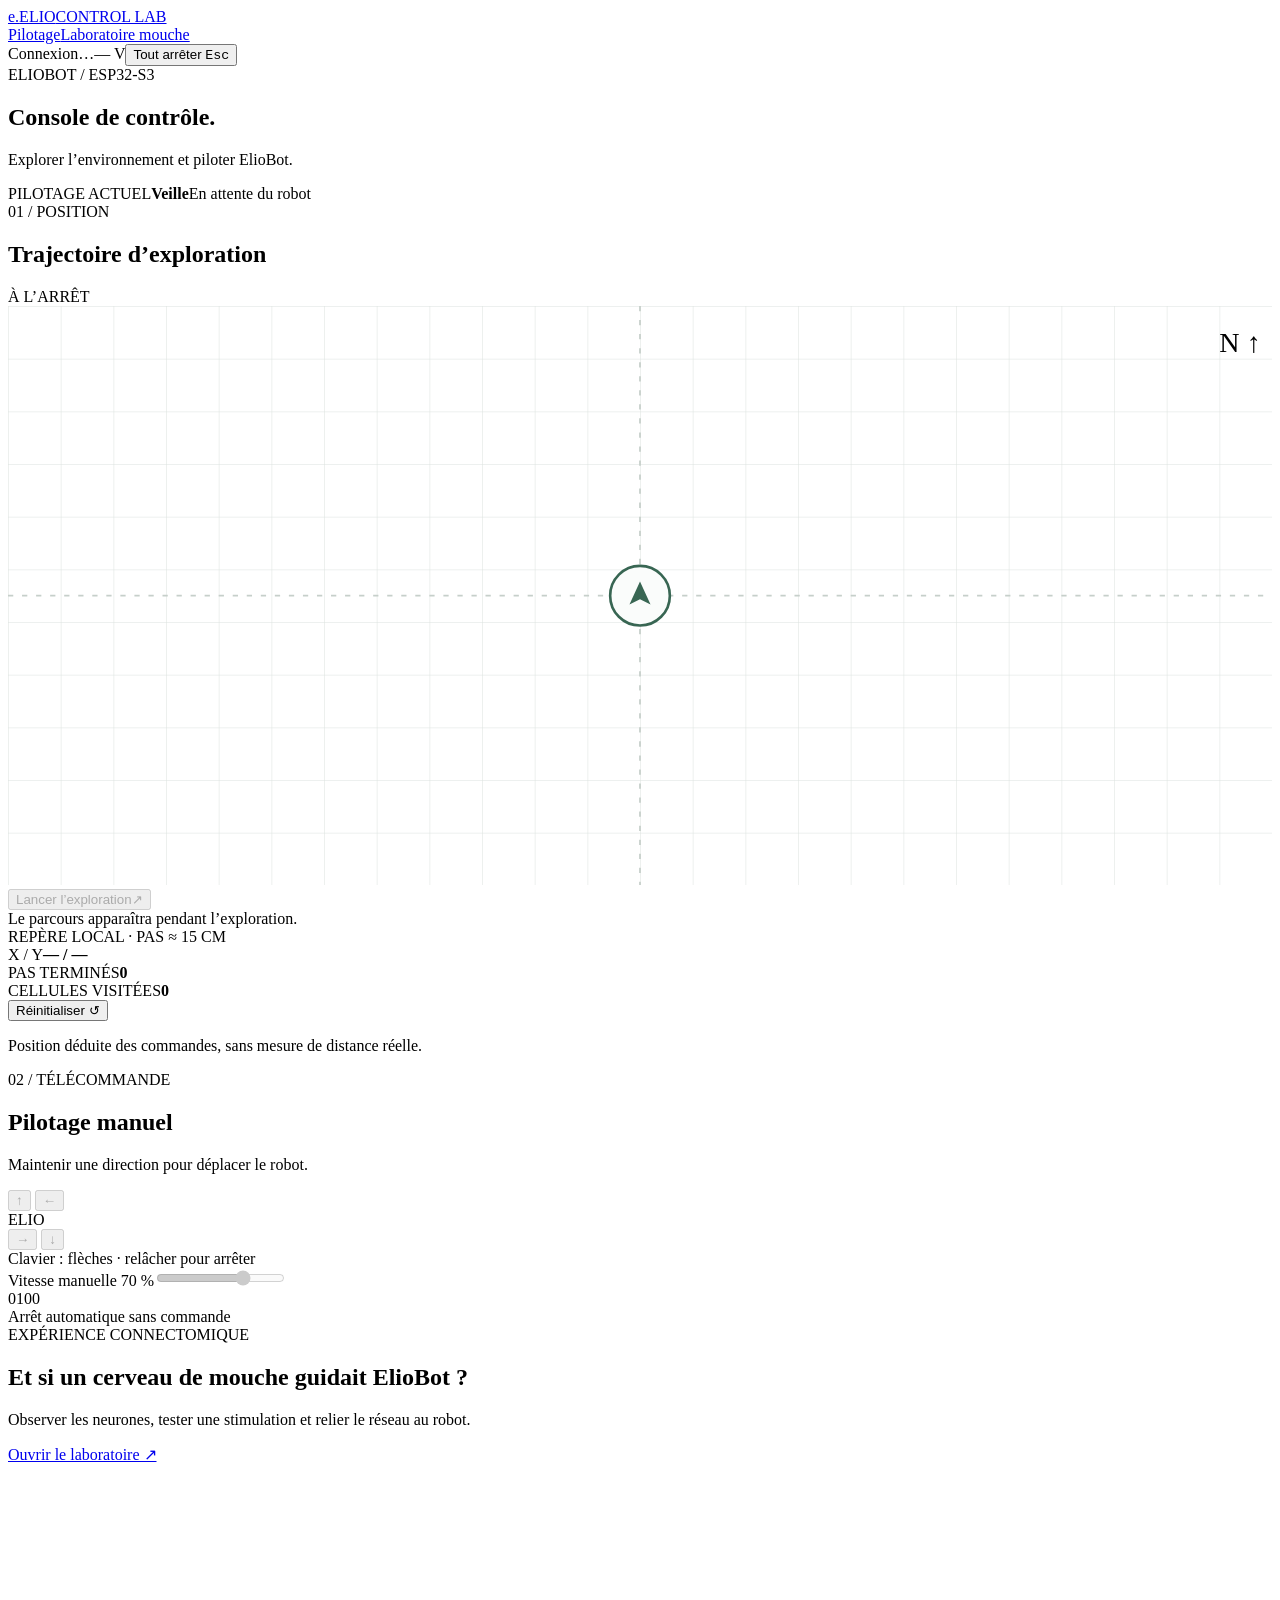
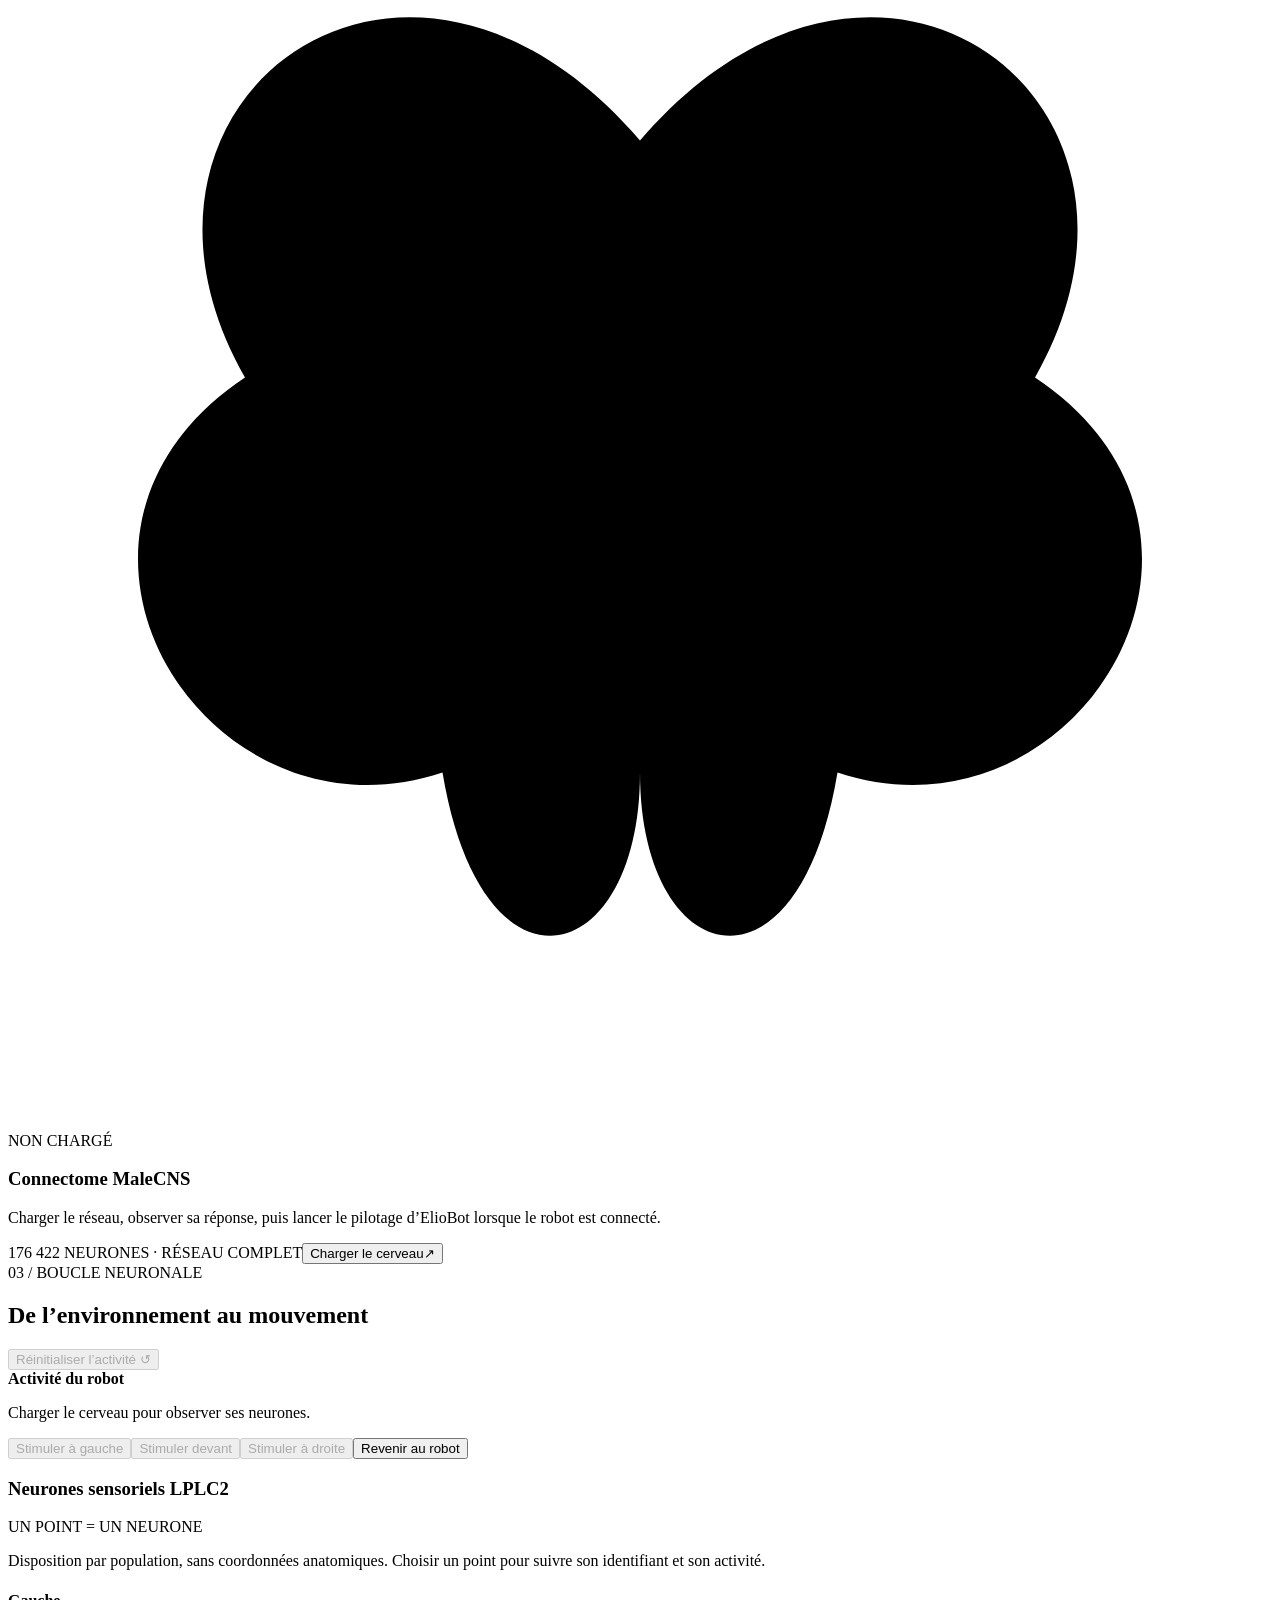
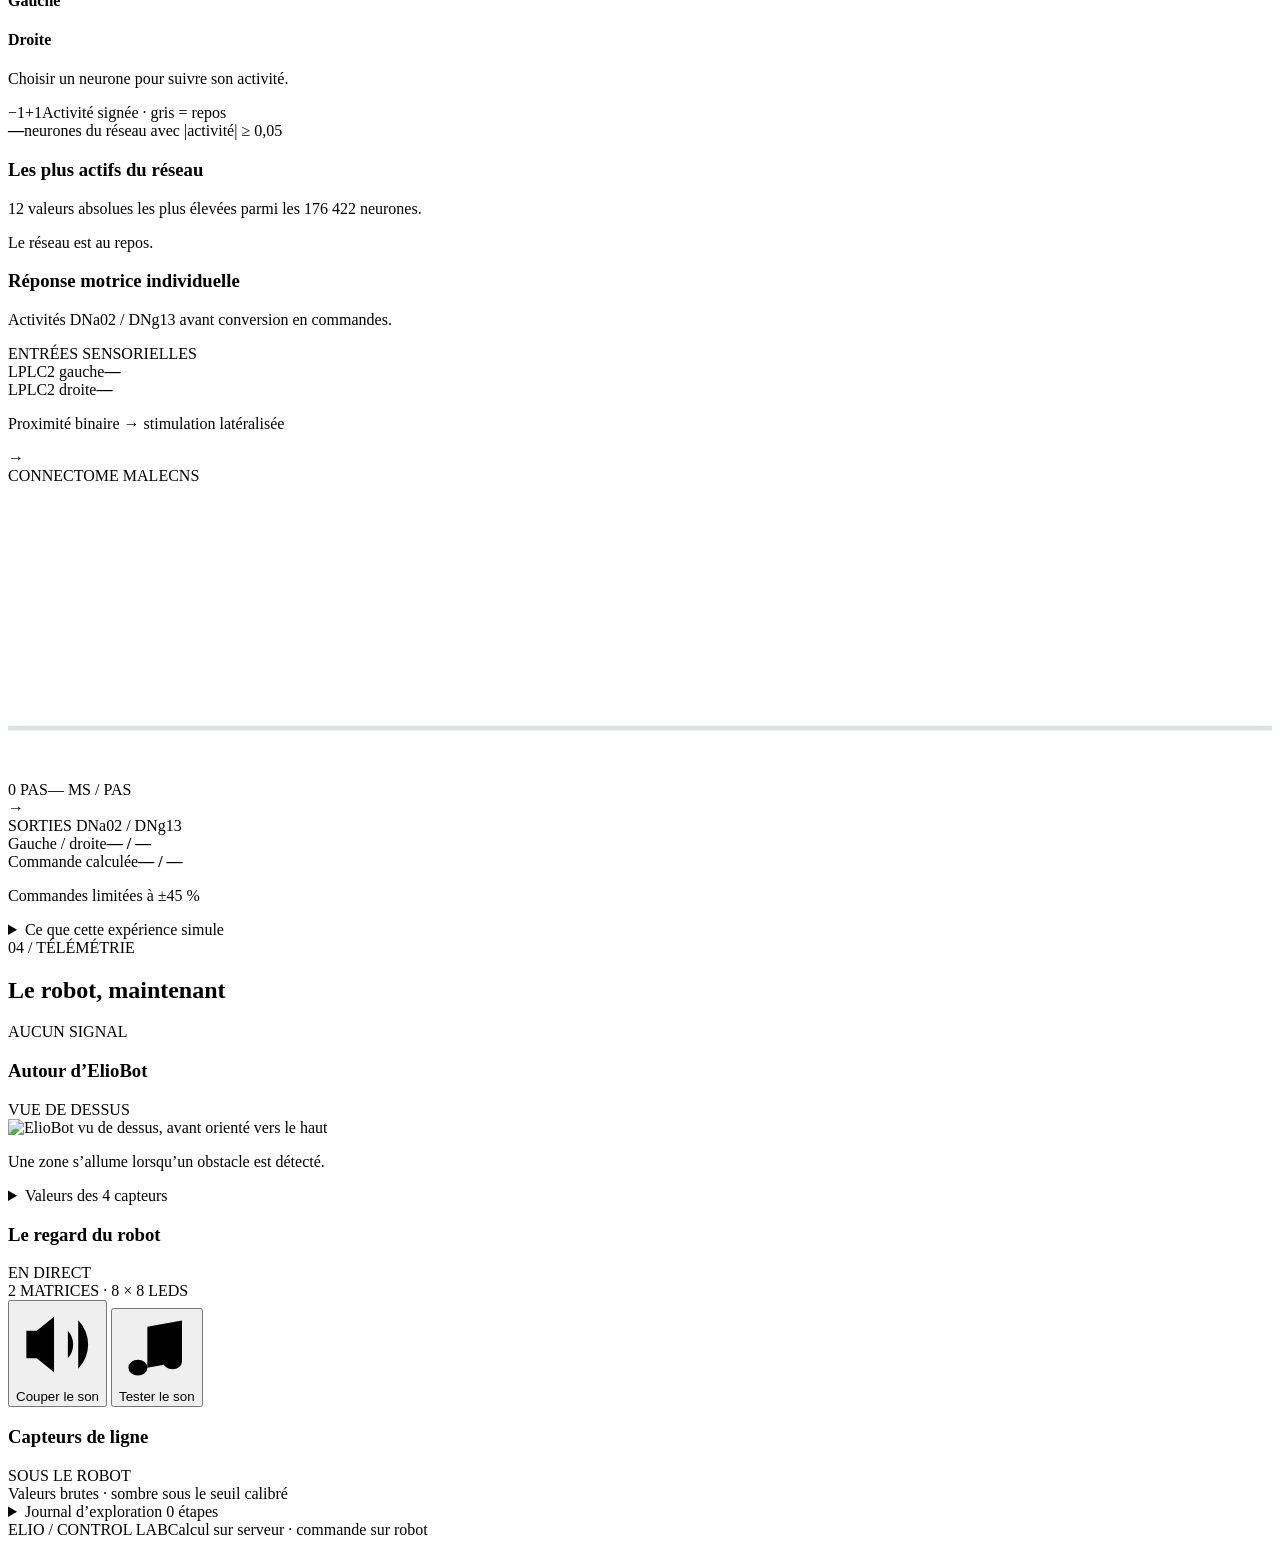
==== commit a14a1071: "feat: Add new features and tests for Fly control and dashboard - Introduced `prepare_fly.py` for cop" ====
--- a/server/control-dashboard/fastapi-dashboard/static/index.html
+++ b/server/control-dashboard/fastapi-dashboard/static/index.html
@@ -1,1539 +1,120 @@
-<!DOCTYPE html>
+<!doctype html>
 <html lang="fr">
 <head>
-  <meta charset="UTF-8">
-  <meta name="viewport" content="width=device-width, initial-scale=1.0">
-  <title>Eliobot Dashboard</title>
-  <script src="https://cdn.plot.ly/plotly-2.32.0.min.js" charset="utf-8"></script>
-  <style>
-    *, *::before, *::after { box-sizing: border-box; margin: 0; padding: 0; }
+  <meta charset="utf-8">
+  <meta name="viewport" content="width=device-width,initial-scale=1">
+  <meta name="theme-color" content="#f4f5f4">
+  <title>Elio — Console de contrôle</title>
+  <link rel="stylesheet" href="/static/dashboard.css?v=3">
+  <script src="/static/dashboard.js?v=3" defer></script>
+</head>
+<body data-page="__PAGE__">
+  <header class="topbar">
+    <a class="brand" href="/" aria-label="Elio, accueil"><span class="brand-mark">e.</span><span>ELIO<span class="brand-sub">CONTROL LAB</span></span></a>
+    <nav class="page-nav" aria-label="Navigation principale"><a href="/" class="nav-control">Pilotage</a><a href="/fly" class="nav-fly">Laboratoire mouche</a></nav>
+    <div class="top-status"><span class="connection" id="connection"><i></i><span id="connection-label">Connexion…</span></span><span class="top-divider"></span><span class="mono" id="battery-header">— V</span><button class="stop-button" id="stop-all"><span class="stop-square"></span>Tout arrêter <kbd>Esc</kbd></button></div>
+  </header>
 
-    body {
-      font-family: -apple-system, BlinkMacSystemFont, 'SF Pro Display', 'Segoe UI', Roboto, sans-serif;
-      background: #eef2ff;
-      background-image:
-        radial-gradient(ellipse at 12% 20%, rgba(147, 197, 253, 0.55) 0%, transparent 48%),
-        radial-gradient(ellipse at 88% 75%, rgba(165, 180, 252, 0.45) 0%, transparent 48%),
-        radial-gradient(ellipse at 50% 105%, rgba(196, 181, 253, 0.3) 0%, transparent 40%),
-        radial-gradient(ellipse at 65% 5%,  rgba(186, 230, 253, 0.4) 0%, transparent 40%);
-      color: #0f172a;
-      height: 100dvh;
-      display: flex;
-      flex-direction: column;
-      overflow: hidden;
-    }
+  <main>
+    <section class="page-heading">
+      <div><div class="eyebrow">ELIOBOT / ESP32-S3</div><h1 id="page-title">Console de contrôle<span>.</span></h1><p id="page-subtitle">Explorer l’environnement et piloter ElioBot.</p></div>
+      <div class="session-state"><span class="eyebrow">PILOTAGE ACTUEL</span><strong id="active-mode">Veille</strong><span id="session-detail">En attente du robot</span></div>
+    </section>
+    <div class="notice" id="compatibility-notice" role="alert" hidden></div>
+    <div class="notice" id="control-notice" hidden></div>
 
-    /* ── Scrollbar ─────────────────────────────────────────── */
-    ::-webkit-scrollbar { width: 4px; }
-    ::-webkit-scrollbar-track { background: transparent; }
-    ::-webkit-scrollbar-thumb { background: rgba(99, 102, 241, 0.2); border-radius: 2px; }
-    ::-webkit-scrollbar-thumb:hover { background: rgba(99, 102, 241, 0.38); }
+    <div class="workspace-grid">
+      <section class="panel map-panel" id="exploration-card" aria-labelledby="map-title">
+        <div class="panel-heading"><div><span class="section-number">01 / POSITION</span><h2 id="map-title">Trajectoire d’exploration</h2></div><span class="badge" id="exploration-status">À L’ARRÊT</span></div>
+        <div class="map-wrap">
+          <svg id="map" viewBox="0 0 720 330" role="img" aria-label="Trajectoire estimée de l’exploration">
+            <defs><pattern id="map-grid" width="30" height="30" patternUnits="userSpaceOnUse"><path d="M 30 0 L 0 0 0 30" fill="none" stroke="#dce2df" stroke-width="0.6"/></pattern></defs>
+            <rect width="720" height="330" fill="url(#map-grid)"/>
+            <path d="M360 0V330 M0 165H720" stroke="#c6cfca" stroke-width="1" stroke-dasharray="3 5"/>
+            <g id="map-obstacles"></g><path id="map-path" fill="none" stroke="#386653" stroke-width="2.5" stroke-linejoin="round"/>
+            <g id="map-robot" transform="translate(360 165)"><circle r="17" fill="#fafcfb" stroke="#386653" stroke-width="1.5"/><path id="map-heading" d="M0 -8L6 5L0 2L-6 5Z" fill="#386653"/></g>
+            <text x="690" y="26" class="map-north">N ↑</text>
+          </svg>
+          <div class="map-actions"><button class="primary-button" id="exploration-action" disabled><span id="exploration-label">Lancer l’exploration</span><span>↗</span></button></div>
+          <div class="map-caption" id="map-caption">Le parcours apparaîtra pendant l’exploration.</div>
+          <span class="map-origin mono">REPÈRE LOCAL · PAS ≈ 15 CM</span>
+        </div>
+        <div class="map-footer"><div class="map-metrics"><div><span>X / Y</span><strong id="position" class="mono">— / —</strong></div><div><span>PAS TERMINÉS</span><strong id="step-count" class="mono">0</strong></div><div><span>CELLULES VISITÉES</span><strong id="visited" class="mono">0</strong></div></div><button class="text-button" id="reset-map">Réinitialiser ↺</button></div>
+        <p class="footnote" id="position-warning">Position déduite des commandes, sans mesure de distance réelle.</p>
+      </section>
 
-    /* ── Header ────────────────────────────────────────────── */
-    .header {
-      background: rgba(255, 255, 255, 0.68);
-      backdrop-filter: blur(28px) saturate(180%);
-      -webkit-backdrop-filter: blur(28px) saturate(180%);
-      border-bottom: 1px solid rgba(255, 255, 255, 0.85);
-      padding: 12px 26px;
-      display: flex;
-      align-items: center;
-      gap: 19px;
-      flex-shrink: 0;
-      box-shadow: 0 1px 0 rgba(255,255,255,0.9), 0 4px 20px rgba(99, 102, 241, 0.08);
-    }
-    .header-logo { height: 34px; width: auto; display: block; }
-    .header-title {
-      font-size: 1.32rem; font-weight: 700;
-      color: #1d4ed8;
-      white-space: nowrap;
-      letter-spacing: -0.02em;
-    }
-    .header-mode  { font-size: 0.98rem; color: #64748b; }
-    .header-mode strong { color: #1e293b; }
-
-    .status-badge {
-      padding: 4px 14px 4px 10px; border-radius: 20px; font-size: 0.89rem; font-weight: 600;
-      white-space: nowrap; display: inline-flex; align-items: center; gap: 7px;
-    }
-    .status-badge::before {
-      content: ''; display: block; width: 7px; height: 7px;
-      border-radius: 50%; background: currentColor; flex-shrink: 0;
-    }
-    .status-badge.connected {
-      background: rgba(52, 211, 153, 0.12); color: #059669;
-      border: 1px solid rgba(52, 211, 153, 0.28);
-    }
-    .status-badge.disconnected {
-      background: rgba(220, 38, 38, 0.09); color: #b91c1c;
-      border: 1px solid rgba(220, 38, 38, 0.22);
-    }
-    .status-badge.warning {
-      background: rgba(217, 119, 6, 0.1); color: #b45309;
-      border: 1px solid rgba(217, 119, 6, 0.25);
-    }
-    .last-signal { font-size: 0.85rem; color: #94a3b8; white-space: nowrap; }
-    .battery-display { margin-left: auto; font-size: 1rem; white-space: nowrap; color: #475569; display: flex; align-items: center; gap: 7px; }
-
-    /* ── Layout ────────────────────────────────────────────── */
-    .layout { display: flex; flex: 1; overflow: hidden; }
-
-    /* ── Sidebar ───────────────────────────────────────────── */
-    .sidebar {
-      width: 214px;
-      background: rgba(255, 255, 255, 0.55);
-      backdrop-filter: blur(28px) saturate(180%);
-      -webkit-backdrop-filter: blur(28px) saturate(180%);
-      border-right: 1px solid rgba(255, 255, 255, 0.8);
-      padding: 16px 12px;
-      overflow-y: auto;
-      flex-shrink: 0;
-      display: flex;
-      flex-direction: column;
-      gap: 0;
-      box-shadow: inset -1px 0 0 rgba(255,255,255,0.7), 3px 0 18px rgba(99, 102, 241, 0.06);
-    }
-    .sidebar-section { margin-bottom: 14px; }
-    .sidebar-label {
-      font-size: 0.65rem; text-transform: uppercase; letter-spacing: 0.1em;
-      color: #2563eb; font-weight: 700; margin-bottom: 8px;
-    }
-
-    .sidebar select {
-      width: 100%; padding: 8px 10px; border-radius: 9px;
-      border: 1px solid rgba(99, 102, 241, 0.18);
-      font-size: 0.82rem;
-      background: rgba(255, 255, 255, 0.75);
-      color: #1e293b;
-      cursor: pointer;
-      outline: none;
-      transition: border-color 0.15s, box-shadow 0.15s;
-      box-shadow: 0 1px 4px rgba(0,0,0,0.05);
-      appearance: none;
-      background-image: url("data:image/svg+xml,%3Csvg xmlns='http://www.w3.org/2000/svg' width='12' height='12' viewBox='0 0 24 24' fill='none' stroke='%2394a3b8' stroke-width='2.5' stroke-linecap='round'%3E%3Cpolyline points='6 9 12 15 18 9'/%3E%3C/svg%3E");
-      background-repeat: no-repeat;
-      background-position: right 10px center;
-      padding-right: 28px;
-    }
-    .sidebar select:focus {
-      border-color: rgba(37, 99, 235, 0.4);
-      box-shadow: 0 0 0 3px rgba(37, 99, 235, 0.1);
-    }
-
-    .btn {
-      display: block; width: 100%; padding: 8px 10px; border-radius: 9px; border: none;
-      font-size: 0.82rem; cursor: pointer; font-weight: 600; text-align: center;
-      transition: all 0.15s ease;
-      margin-top: 6px;
-    }
-    .btn-secondary {
-      background: rgba(255, 255, 255, 0.7);
-      color: #334155;
-      border: 1px solid rgba(99, 102, 241, 0.18);
-      box-shadow: 0 1px 4px rgba(0,0,0,0.06);
-      display: flex; align-items: center; justify-content: center; gap: 7px;
-    }
-    .btn-secondary:hover {
-      background: rgba(255, 255, 255, 0.9);
-      border-color: rgba(37, 99, 235, 0.28);
-      transform: translateY(-1px);
-    }
-    .btn-secondary:active { transform: translateY(0); }
-    .btn-secondary.muted {
-      background: rgba(248, 113, 113, 0.12);
-      color: #b91c1c;
-      border-color: rgba(220, 38, 38, 0.28);
-    }
-    .btn-secondary.muted:hover {
-      background: rgba(248, 113, 113, 0.2);
-      border-color: rgba(220, 38, 38, 0.4);
-    }
-
-    /* ── Boutons exploration ─────────────────────────────── */
-    .explore-actions { display: flex; gap: 8px; margin-top: 12px; }
-    .explore-actions .btn { flex: 1; width: auto; margin-top: 0; display: flex; align-items: center; justify-content: center; gap: 7px; }
-    .btn-explore {
-      background: rgba(52, 211, 153, 0.15);
-      color: #065f46;
-      border: 1px solid rgba(52, 211, 153, 0.35);
-      box-shadow: 0 1px 4px rgba(0,0,0,0.06);
-    }
-    .btn-explore:hover {
-      background: rgba(52, 211, 153, 0.25);
-      border-color: rgba(52, 211, 153, 0.55);
-      transform: translateY(-1px);
-    }
-    .btn-explore:active { transform: translateY(0); }
-    .btn-explore.exploring {
-      background: rgba(248, 113, 113, 0.12);
-      color: #b91c1c;
-      border-color: rgba(220, 38, 38, 0.28);
-    }
-    .btn-explore.exploring:hover {
-      background: rgba(248, 113, 113, 0.2);
-      border-color: rgba(220, 38, 38, 0.4);
-    }
-
-    /* Speed slider */
-    .speed-row {
-      display: flex; justify-content: space-between;
-      font-size: 0.72rem; color: #94a3b8; margin-bottom: 5px;
-    }
-    input[type=range] { width: 100%; accent-color: #3b82f6; cursor: pointer; }
-
-    /* ── D-Pad ──────────────────────────────────────────────── */
-    .dpad {
-      display: grid;
-      grid-template-columns: 1fr 1fr 1fr;
-      grid-template-rows: auto auto auto;
-      gap: 5px;
-    }
-    .dpad-btn {
-      padding: 0; height: 40px; border-radius: 10px;
-      border: 1px solid rgba(255, 255, 255, 0.8);
-      cursor: pointer;
-      background: linear-gradient(145deg, rgba(96, 165, 250, 0.75), rgba(37, 99, 235, 0.85));
-      color: white;
-      transition: all 0.12s ease;
-      user-select: none; -webkit-user-select: none; touch-action: none;
-      box-shadow: 0 3px 10px rgba(37, 99, 235, 0.2), inset 0 1px 0 rgba(255,255,255,0.35);
-      display: flex; align-items: center; justify-content: center;
-    }
-    .dpad-btn svg { width: 18px; height: 18px; pointer-events: none; }
-    .dpad-btn:hover:not(:disabled) {
-      background: linear-gradient(145deg, rgba(147, 197, 253, 0.85), rgba(59, 130, 246, 0.92));
-      box-shadow: 0 5px 16px rgba(37, 99, 235, 0.32);
-      transform: translateY(-1px);
-    }
-    .dpad-btn:active:not(:disabled) { transform: scale(0.93); }
-    .dpad-btn:disabled { opacity: 0.28; cursor: not-allowed; }
-    .dpad-empty { }
-
-    .held-indicator {
-      text-align: center; font-size: 0.73rem; color: #2563eb;
-      font-weight: 600; min-height: 18px; margin: 4px 0;
-      letter-spacing: 0.03em;
-    }
-
-    .divider { height: 1px; background: rgba(99, 102, 241, 0.1); margin: 10px 0; }
-
-    /* ── Main content ──────────────────────────────────────── */
-    .main { flex: 1; display: flex; flex-direction: column; overflow: hidden; min-width: 0; }
-
-    /* ── Tabs ──────────────────────────────────────────────── */
-    .tabs {
-      display: flex; border-bottom: 1px solid rgba(255, 255, 255, 0.75);
-      background: rgba(255, 255, 255, 0.58);
-      backdrop-filter: blur(28px) saturate(180%);
-      -webkit-backdrop-filter: blur(28px) saturate(180%);
-      flex-shrink: 0;
-      box-shadow: 0 1px 0 rgba(255,255,255,0.85), 0 3px 12px rgba(99,102,241,0.06);
-    }
-    .tab-btn {
-      padding: 11px 24px; border: none; background: none; font-size: 0.84rem;
-      font-weight: 500; cursor: pointer; color: #94a3b8;
-      border-bottom: 2px solid transparent; margin-bottom: -1px;
-      transition: color 0.15s;
-      letter-spacing: 0.01em;
-    }
-    .tab-btn.active { color: #1d4ed8; border-bottom-color: #3b82f6; font-weight: 600; }
-    .tab-btn:hover:not(.active) { color: #334155; }
-
-    .tab-content { flex: 1; overflow-y: auto; padding: 16px; display: none; }
-    .tab-content.active { display: block; }
-
-    /* ── Explore tab : carte pleine largeur, hauteur fixe ─── */
-    #explore-map { width: 100%; height: 50dvh; }
-
-    /* ── Cards ─────────────────────────────────────────────── */
-    .card {
-      background: rgba(255, 255, 255, 0.65);
-      backdrop-filter: blur(24px) saturate(180%);
-      -webkit-backdrop-filter: blur(24px) saturate(180%);
-      border: 1px solid rgba(255, 255, 255, 0.88);
-      border-radius: 16px;
-      padding: 16px;
-      box-shadow:
-        0 2px 16px rgba(99, 102, 241, 0.08),
-        0 1px 3px rgba(0, 0, 0, 0.04),
-        inset 0 1px 0 rgba(255,255,255,1);
-      margin-bottom: 14px;
-      position: relative;
-      overflow: hidden;
-    }
-    .card::before {
-      content: '';
-      position: absolute;
-      top: 0; left: 6%; right: 6%; height: 1px;
-      background: linear-gradient(90deg, transparent, rgba(255,255,255,1), transparent);
-      pointer-events: none;
-    }
-    .card h4 {
-      font-size: 0.86rem; font-weight: 600; margin-bottom: 12px;
-      color: #1e293b; letter-spacing: 0.01em;
-    }
-
-    /* ── Dashboard tab grid ────────────────────────────────── */
-    .dashboard-grid { display: grid; grid-template-columns: 1fr 1fr; gap: 14px; }
-    @media (max-width: 800px) { .dashboard-grid { grid-template-columns: 1fr; } }
-
-    /* ── Sensor diagram ────────────────────────────────────── */
-    .sensor-view { display: flex; flex-direction: column; align-items: center; }
-    /* Transition sur les cercles SVG : grossissement spring au blocage */
-    #sens-left, #sens-front, #sens-right, #sens-back {
-      transition: r 0.35s cubic-bezier(0.34, 1.56, 0.64, 1), fill 0.3s ease;
-    }
-
-    /* ── Metrics ───────────────────────────────────────────── */
-    .metrics-grid { display: grid; grid-template-columns: 1fr 1fr; gap: 10px; margin-bottom: 10px; }
-    .metric {
-      background: rgba(241, 245, 249, 0.7);
-      border: 1px solid rgba(255, 255, 255, 0.9);
-      border-radius: 12px; padding: 10px 8px; text-align: center;
-      position: relative; overflow: hidden;
-      box-shadow: inset 0 1px 0 rgba(255,255,255,1), 0 1px 4px rgba(0,0,0,0.04);
-    }
-    .metric .label {
-      font-size: 0.65rem; color: #94a3b8; margin-bottom: 4px;
-      letter-spacing: 0.07em; text-transform: uppercase;
-    }
-    .metric .value { font-size: 1.25rem; font-weight: 700; color: #0f172a; }
-
-    /* Battery bar */
-    .batt-bar-wrap { background: rgba(99, 102, 241, 0.1); border-radius: 6px; height: 7px; overflow: hidden; margin-top: 5px; }
-    .batt-bar { height: 100%; border-radius: 6px; transition: width 0.6s ease, background 0.6s ease; }
-
-    /* ── Alert banner ──────────────────────────────────────── */
-    .alert {
-      padding: 9px 14px; border-radius: 10px; font-size: 0.82rem; margin-bottom: 12px;
-      border: 1px solid; backdrop-filter: blur(12px);
-    }
-    .alert.info    { background: rgba(219, 234, 254, 0.7); color: #1d4ed8; border-color: rgba(37, 99, 235, 0.2); }
-    .alert.success { background: rgba(209, 250, 229, 0.7); color: #065f46; border-color: rgba(52, 211, 153, 0.25); }
-
-    /* ── Stats row ─────────────────────────────────────────── */
-    .stats-row { display: grid; grid-template-columns: repeat(3, 1fr); gap: 12px; margin-bottom: 14px; }
-
-    /* ── Log table ─────────────────────────────────────────── */
-    .log-table { width: 100%; font-size: 0.75rem; border-collapse: collapse; }
-    .log-table th {
-      text-align: left; padding: 6px 8px;
-      background: rgba(241, 245, 249, 0.6);
-      color: #94a3b8; font-weight: 600;
-      border-bottom: 1px solid rgba(99, 102, 241, 0.1);
-      text-transform: uppercase; font-size: 0.63rem; letter-spacing: 0.08em;
-    }
-    .log-table td { padding: 5px 8px; border-bottom: 1px solid rgba(99, 102, 241, 0.06); color: #334155; }
-    .log-table tr:last-child td { border-bottom: none; }
-    .log-table tbody tr:hover td { background: rgba(99, 102, 241, 0.03); }
-
-    .helper-text { font-size: 0.8rem; color: #94a3b8; font-style: italic; }
-
-    /* ── Sidebar footer MQTT ───────────────────────────────── */
-    .sidebar-spacer { flex: 1; min-height: 10px; }
-    .sidebar-footer {
-      border-top: 1px solid rgba(99, 102, 241, 0.1);
-      padding-top: 12px;
-    }
-    .mqtt-info-code {
-      font-size: 0.68rem; color: #94a3b8;
-      font-family: 'SF Mono', 'Fira Mono', monospace;
-      line-height: 1.8;
-    }
-    .mqtt-info-row { display: flex; flex-direction: column; gap: 2px; }
-    .mqtt-info-row span { color: #64748b; }
-    .page-credit {
-      text-align: center;
-      padding: 18px 0 6px;
-      font-size: 0.68rem;
-      color: #94a3b8;
-    }
-    .page-credit a {
-      color: #818cf8;
-      text-decoration: none;
-      transition: color 0.15s;
-    }
-    .page-credit a:hover { color: #6366f1; }
-
-    /* ── Yeux LED ───────────────────────────────────────── */
-    .eyes-container {
-      display: flex; justify-content: center; align-items: flex-start; gap: 16px;
-      margin-bottom: 12px;
-    }
-    .eye-wrap { display: flex; flex-direction: column; align-items: center; gap: 5px; }
-    .eye-grid {
-      display: grid; grid-template-columns: repeat(8, 1fr); gap: 2px;
-      width: 68px; height: 68px;
-      background: rgba(15,23,42,0.06); border-radius: 8px; padding: 3px;
-    }
-    .eye-pixel {
-      border-radius: 50%;
-      background: rgba(226, 232, 240, 0.35);
-      transition: background 0.25s ease;
-    }
-    .eye-label { font-size: 0.62rem; color: #94a3b8; text-transform: uppercase; letter-spacing: 0.07em; }
-    .eyes-info {
-      display: flex; align-items: center; justify-content: center; gap: 8px; margin-top: 2px;
-    }
-    .eye-color-swatch {
-      width: 13px; height: 13px; border-radius: 4px;
-      border: 1px solid rgba(0,0,0,0.12); flex-shrink: 0;
-    }
-    .eye-emotion-text { font-size: 0.8rem; color: #64748b; }
-
-    /* ── Capteurs de ligne ──────────────────────────────── */
-    .line-bar { display: flex; justify-content: center; gap: 10px; padding: 10px 0 6px; }
-    .line-sensor-item { display: flex; flex-direction: column; align-items: center; gap: 4px; }
-    .line-bar-wrap {
-      width: 34px; height: 50px; border-radius: 6px;
-      background: rgba(241, 245, 249, 0.8);
-      border: 1.5px solid rgba(99, 102, 241, 0.13);
-      box-shadow: inset 0 1px 3px rgba(0,0,0,0.06);
-      overflow: hidden; display: flex; align-items: flex-end;
-    }
-    .line-bar-fill {
-      width: 100%; height: 0%;
-      background: #94a3b8;
-      transition: height 0.25s ease, background 0.25s ease;
-    }
-    .line-bar-fill.active { background: #1e293b; }
-    .line-value { font-size: 0.55rem; color: #64748b; font-variant-numeric: tabular-nums; text-align: center; min-width: 34px; }
-    .line-sensor-label { font-size: 0.6rem; color: #94a3b8; text-transform: uppercase; letter-spacing: 0.06em; text-align: center; }
-
-    /* ── Theme sombre Eliobot ─────────────────────────────── */
-    :root {
-      --accent: #574F96;
-      --accent-strong: #7f77cf;
-      --bg: #080910;
-      --panel: #11131c;
-      --panel-2: #171a25;
-      --panel-3: #1d2130;
-      --line: #2a2e3d;
-      --line-strong: #393e53;
-      --text: #ffffff;
-      --text-soft: #d8dbea;
-      --text-muted: #9ca3b8;
-      --success: #35d39b;
-      --warning: #f2b84b;
-      --danger: #ff6b6b;
-      --blue: #6ea8ff;
-    }
-
-    * { letter-spacing: 0 !important; }
-
-    body {
-      background: var(--bg);
-      background-image: none;
-      color: var(--text);
-    }
-
-    ::-webkit-scrollbar-thumb { background: #34394b; border-radius: 2px; }
-    ::-webkit-scrollbar-thumb:hover { background: #4a5068; }
-
-    .header {
-      background: #0d0f16;
-      border-bottom: 1px solid var(--line);
-      box-shadow: none;
-      padding: 13px 24px;
-    }
-    .header-title {
-      color: var(--text);
-      font-size: 1.08rem;
-      font-weight: 700;
-    }
-    .header-title::before {
-      content: '';
-      display: inline-block;
-      width: 10px;
-      height: 10px;
-      margin-right: 10px;
-      border-radius: 2px;
-      background: var(--accent);
-      vertical-align: 1px;
-    }
-    .header-mode,
-    .last-signal,
-    .battery-display { color: var(--text-muted); }
-    .header-mode strong,
-    #batt-label { color: var(--text); }
-
-    .status-badge {
-      border-radius: 8px;
-      padding: 5px 11px;
-      font-size: 0.78rem;
-    }
-    .status-badge.connected {
-      background: rgba(53, 211, 155, 0.12);
-      color: var(--success);
-      border: 1px solid rgba(53, 211, 155, 0.35);
-    }
-    .status-badge.disconnected {
-      background: rgba(255, 107, 107, 0.12);
-      color: var(--danger);
-      border: 1px solid rgba(255, 107, 107, 0.32);
-    }
-    .status-badge.warning {
-      background: rgba(242, 184, 75, 0.12);
-      color: var(--warning);
-      border: 1px solid rgba(242, 184, 75, 0.34);
-    }
-
-    .layout { background: var(--bg); }
-
-    .sidebar {
-      background: #0d0f16;
-      border-right: 1px solid var(--line);
-      box-shadow: none;
-      padding: 18px 14px;
-    }
-    .sidebar-label {
-      color: var(--accent-strong);
-      font-size: 0.68rem;
-      font-weight: 700;
-    }
-    .divider {
-      background: var(--line);
-      margin: 12px 0;
-    }
-    .sidebar-footer {
-      border-top: 1px solid var(--line);
-    }
-    .mqtt-info-code,
-    .mqtt-info-row span,
-    .helper-text,
-    .eye-label,
-    .eye-emotion-text,
-    .line-value,
-    .line-sensor-label,
-    .speed-row,
-    .page-credit {
-      color: var(--text-muted);
-    }
-    .page-credit a { color: var(--accent-strong); }
-    .page-credit a:hover { color: var(--text); }
-
-    .btn {
-      border-radius: 8px;
-      min-height: 36px;
-    }
-    .btn-secondary {
-      background: var(--panel-2);
-      color: var(--text-soft);
-      border: 1px solid var(--line-strong);
-      box-shadow: none;
-    }
-    .btn-secondary:hover {
-      background: var(--panel-3);
-      border-color: var(--accent);
-      transform: none;
-    }
-    .btn-secondary:active { transform: translateY(1px); }
-    .btn-secondary.muted {
-      background: rgba(255, 107, 107, 0.12);
-      color: var(--danger);
-      border-color: rgba(255, 107, 107, 0.36);
-    }
-
-    .btn-explore {
-      background: var(--accent);
-      color: var(--text);
-      border: 1px solid var(--accent-strong);
-      box-shadow: none;
-    }
-    .btn-explore:hover {
-      background: var(--accent-strong);
-      border-color: var(--accent-strong);
-      transform: none;
-    }
-    .btn-explore.exploring {
-      background: rgba(255, 107, 107, 0.12);
-      color: var(--danger);
-      border-color: rgba(255, 107, 107, 0.36);
-    }
-
-    input[type=range] { accent-color: var(--accent); }
-    input[type=range]:disabled { opacity: 0.42; cursor: not-allowed; }
-
-    .dpad { gap: 7px; }
-    .dpad-btn {
-      height: 42px;
-      border-radius: 8px;
-      background: var(--panel-2);
-      border: 1px solid var(--line-strong);
-      color: var(--text);
-      box-shadow: none;
-    }
-    .dpad-btn:hover:not(:disabled) {
-      background: var(--accent);
-      border-color: var(--accent-strong);
-      box-shadow: none;
-      transform: none;
-    }
-    .dpad-btn:active:not(:disabled) {
-      transform: translateY(1px);
-      background: var(--accent-strong);
-    }
-    .dpad-btn:disabled {
-      opacity: 0.28;
-      background: #11131a;
-    }
-    .held-indicator {
-      color: var(--accent-strong);
-      min-height: 20px;
-    }
-
-    .tabs {
-      background: #0d0f16;
-      border-bottom: 1px solid var(--line);
-      box-shadow: none;
-    }
-    .tab-btn {
-      color: var(--text-muted);
-      padding: 13px 22px;
-    }
-    .tab-btn.active {
-      color: var(--text);
-      border-bottom-color: var(--accent);
-      background: rgba(87, 79, 150, 0.14);
-    }
-    .tab-btn:hover:not(.active) {
-      color: var(--text-soft);
-      background: rgba(255, 255, 255, 0.03);
-    }
-
-    .tab-content { padding: 18px; background: var(--bg); }
-    #explore-map {
-      height: 52dvh;
-      min-height: 360px;
-    }
-
-    .card {
-      background: var(--panel);
-      border: 1px solid var(--line);
-      border-radius: 8px;
-      box-shadow: none;
-      padding: 16px;
-    }
-    .card::before { display: none; }
-    .card h4 {
-      color: var(--text);
-      font-size: 0.92rem;
-      font-weight: 700;
-      margin-bottom: 14px;
-    }
-    .card [style] { color: var(--text-soft) !important; }
-    .card strong { color: var(--text) !important; }
-
-    .metrics-grid { gap: 10px; }
-    .metric {
-      background: var(--panel-2);
-      border: 1px solid var(--line);
-      border-radius: 8px;
-      box-shadow: none;
-    }
-    .metric .label {
-      color: var(--text-muted);
-      font-size: 0.66rem;
-    }
-    .metric .value {
-      color: var(--text);
-      font-size: 1.18rem;
-    }
-
-    .batt-bar-wrap {
-      background: #262b39;
-      border-radius: 4px;
-      height: 8px;
-    }
-    .batt-bar { border-radius: 4px; }
-
-    .alert {
-      border-radius: 8px;
-      backdrop-filter: none;
-    }
-    .alert.info {
-      background: rgba(87, 79, 150, 0.16);
-      color: var(--text-soft);
-      border-color: rgba(87, 79, 150, 0.5);
-    }
-    .alert.success {
-      background: rgba(53, 211, 155, 0.1);
-      color: var(--success);
-      border-color: rgba(53, 211, 155, 0.35);
-    }
-
-    .log-table th {
-      background: #0d0f16;
-      color: var(--text-muted);
-      border-bottom: 1px solid var(--line);
-    }
-    .log-table td {
-      color: var(--text-soft);
-      border-bottom: 1px solid var(--line);
-    }
-    .log-table tbody tr:hover td { background: rgba(87, 79, 150, 0.12); }
-
-    .eye-grid {
-      background: #0b0d14;
-      border: 1px solid var(--line);
-      border-radius: 8px;
-    }
-    .eye-pixel { background: #222637; }
-    .eye-color-swatch {
-      border: 1px solid var(--line-strong);
-      border-radius: 4px;
-    }
-
-    .line-bar-wrap {
-      background: #0b0d14;
-      border: 1px solid var(--line);
-      border-radius: 6px;
-      box-shadow: none;
-    }
-    .line-bar-fill { background: var(--text-muted); }
-    .line-bar-fill.active { background: var(--accent-strong); }
-
-    #speed-value { color: var(--accent-strong) !important; }
-
-    @media (max-width: 760px) {
-      body { overflow: auto; height: auto; min-height: 100dvh; }
-      .header {
-        align-items: flex-start;
-        flex-wrap: wrap;
-        gap: 8px 14px;
-      }
-      .battery-display { margin-left: 0; }
-      .layout { flex-direction: column; overflow: visible; }
-      .sidebar {
-        width: 100%;
-        border-right: none;
-        border-bottom: 1px solid var(--line);
-      }
-      .main { overflow: visible; }
-      .tab-content { overflow: visible; }
-      .explore-actions { flex-direction: column; }
-      .stats-row { grid-template-columns: 1fr; }
-    }
-  </style>
-</head>
-<body>
-
-<!-- ══ HEADER ══════════════════════════════════════════════════════════════ -->
-<header class="header">
-  <div class="header-title">Eliobot Dashboard</div>
-  <div class="header-mode" id="header-mode">Mode : <strong>Manuel</strong></div>
-  <span class="status-badge disconnected" id="status-badge">Déconnecté</span>
-  <span class="last-signal" id="last-signal">Aucun signal</span>
-  <div class="battery-display" id="battery-display">
-    <svg id="batt-icon" width="19" height="19" viewBox="0 0 24 24" fill="none" stroke="#94a3b8" stroke-width="2" stroke-linecap="round" stroke-linejoin="round">
-      <rect x="1" y="6" width="18" height="12" rx="2"/><path d="M23 13v-2"/>
-    </svg>
-    <span id="batt-label">-</span>
-  </div>
-</header>
-
-<!-- ══ LAYOUT ══════════════════════════════════════════════════════════════ -->
-<div class="layout">
-
-  <!-- ── SIDEBAR ──────────────────────────────────────────────────────────── -->
-  <aside class="sidebar">
-
-    <!-- Vitesse -->
-    <div class="sidebar-section">
-      <div class="sidebar-label">Vitesse</div>
-      <div class="speed-row">
-        <span>20</span>
-        <span id="speed-value" style="color:#2563eb;font-weight:700;">70</span>
-        <span>100</span>
-      </div>
-      <input type="range" id="speed-slider" min="20" max="100" step="5" value="70"
-             oninput="onSpeedChange(this.value)" disabled>
+      <section class="panel manual-panel" aria-labelledby="manual-title">
+        <div class="panel-heading"><div><span class="section-number">02 / TÉLÉCOMMANDE</span><h2 id="manual-title">Pilotage manuel</h2></div><span class="live-dot" id="manual-live"></span></div>
+        <p class="panel-description">Maintenir une direction pour déplacer le robot.</p>
+        <div class="dpad" aria-label="Commandes de déplacement">
+          <button class="direction up" data-direction="forward" aria-label="Avancer" disabled>↑</button>
+          <button class="direction left" data-direction="left" aria-label="Tourner à gauche" disabled>←</button>
+          <div class="dpad-center" aria-hidden="true">ELIO</div>
+          <button class="direction right" data-direction="right" aria-label="Tourner à droite" disabled>→</button>
+          <button class="direction down" data-direction="backward" aria-label="Reculer" disabled>↓</button>
+        </div>
+        <div class="manual-hint" id="manual-hint">Clavier : flèches · relâcher pour arrêter</div>
+        <div class="speed-control"><label for="speed">Vitesse manuelle <output id="speed-value">70 %</output></label><input id="speed" type="range" min="0" max="100" step="5" value="70" disabled><div class="range-labels mono"><span>0</span><span>100</span></div></div>
+        <div class="manual-footer"><span class="mini-square"></span>Arrêt automatique sans commande</div>
+      </section>
     </div>
 
-    <div class="divider"></div>
-
-    <!-- D-Pad -->
-    <div class="sidebar-section">
-      <div class="sidebar-label">Contrôle</div>
-      <div class="held-indicator" id="held-indicator">-</div>
-      <div class="dpad">
-        <div class="dpad-empty"></div>
-        <button class="dpad-btn" id="btn-forward" disabled>
-          <svg viewBox="0 0 24 24" fill="none" stroke="currentColor" stroke-width="2.5" stroke-linecap="round" stroke-linejoin="round"><polyline points="18 15 12 9 6 15"/></svg>
-        </button>
-        <div class="dpad-empty"></div>
-
-        <button class="dpad-btn" id="btn-left" disabled>
-          <svg viewBox="0 0 24 24" fill="none" stroke="currentColor" stroke-width="2.5" stroke-linecap="round" stroke-linejoin="round"><polyline points="15 18 9 12 15 6"/></svg>
-        </button>
-        <div class="dpad-empty"></div>
-        <button class="dpad-btn" id="btn-right" disabled>
-          <svg viewBox="0 0 24 24" fill="none" stroke="currentColor" stroke-width="2.5" stroke-linecap="round" stroke-linejoin="round"><polyline points="9 18 15 12 9 6"/></svg>
-        </button>
-
-        <div class="dpad-empty"></div>
-        <button class="dpad-btn" id="btn-backward" disabled>
-          <svg viewBox="0 0 24 24" fill="none" stroke="currentColor" stroke-width="2.5" stroke-linecap="round" stroke-linejoin="round"><polyline points="6 9 12 15 18 9"/></svg>
-        </button>
-        <div class="dpad-empty"></div>
-      </div>
+    <section class="panel fly-entry home-only"><div><span class="eyebrow">EXPÉRIENCE CONNECTOMIQUE</span><h2>Et si un cerveau de mouche guidait ElioBot ?</h2><p>Observer les neurones, tester une stimulation et relier le réseau au robot.</p></div><a class="primary-button" href="/fly">Ouvrir le laboratoire ↗</a></section>
+    <div class="fly-only fly-toolbar">
+      <section class="panel autonomy-card fly-card" id="fly-card">
+        <div class="card-top"><span class="brain-symbol" aria-hidden="true"><svg viewBox="0 0 32 32"><path d="M16 7C10 0 2 6 6 13C0 17 5 25 11 23C12 29 16 28 16 23M16 7C22 0 30 6 26 13C32 17 27 25 21 23C20 29 16 28 16 23M16 7V23M7 13L12 15M25 13L20 15M11 23L12 19M21 23L20 19"/></svg></span><span class="badge" id="fly-status">NON CHARGÉ</span></div>
+        <h3>Connectome MaleCNS</h3><p>Charger le réseau, observer sa réponse, puis lancer le pilotage d’ElioBot lorsque le robot est connecté.</p>
+        <div class="card-bottom"><span class="small-label">176 422 NEURONES · RÉSEAU COMPLET</span><button class="primary-button" id="fly-action"><span id="fly-label">Charger le cerveau</span><span>↗</span></button></div>
+        <p class="inline-error" id="fly-error" hidden></p>
+      </section>
     </div>
 
-    <div class="divider"></div>
+    <section class="panel neural-panel fly-only" aria-labelledby="neural-title">
+      <div class="panel-heading"><div><span class="section-number">03 / BOUCLE NEURONALE</span><h2 id="neural-title">De l’environnement au mouvement</h2></div><button class="text-button" id="reset-brain" disabled>Réinitialiser l’activité ↺</button></div>
+      <div class="experiment-bar"><div><strong id="activity-source">Activité du robot</strong><p id="activity-help">Charger le cerveau pour observer ses neurones.</p></div><div class="probe-buttons" aria-label="Stimulations de test sans mouvement"><button class="secondary-button" data-probe="left" disabled>Stimuler à gauche</button><button class="secondary-button" data-probe="front" disabled>Stimuler devant</button><button class="secondary-button" data-probe="right" disabled>Stimuler à droite</button><button class="text-button" id="show-live">Revenir au robot</button></div></div>
+      <div class="neuron-workspace">
+        <section class="neuron-map"><div class="neuron-heading"><h3>Neurones sensoriels LPLC2</h3><span class="small-label">UN POINT = UN NEURONE</span></div><p class="footnote">Disposition par population, sans coordonnées anatomiques. Choisir un point pour suivre son identifiant et son activité.</p><div class="sensory-populations"><div><h4>Gauche <span id="count-left"></span></h4><div class="neuron-dots" id="neurons-left"></div></div><div><h4>Droite <span id="count-right"></span></h4><div class="neuron-dots" id="neurons-right"></div></div></div><p id="selected-neuron" class="neuron-selection">Choisir un neurone pour suivre son activité.</p><div class="neuron-legend"><span class="negative">−1</span><span class="legend-gradient"></span><span class="positive">+1</span><span>Activité signée · gris = repos</span></div><div class="activity-total"><strong id="active-neurons">—</strong><span>neurones du réseau avec |activité| ≥ 0,05</span></div></section>
+        <section class="neuron-ranking"><h3>Les plus actifs du réseau</h3><p class="footnote">12 valeurs absolues les plus élevées parmi les 176 422 neurones.</p><div id="top-neurons" class="rank-list"><p class="footnote">Le réseau est au repos.</p></div></section>
+      </div>
+      <div class="motor-neurons"><div><h3>Réponse motrice individuelle</h3><p class="footnote">Activités DNa02 / DNg13 avant conversion en commandes.</p></div><div id="motor-neurons" class="motor-neuron-grid"></div></div>
+      <div class="neural-flow">
+        <div class="flow-block"><div class="flow-title">ENTRÉES SENSORIELLES</div><div class="signal-row"><span>LPLC2 gauche</span><strong id="vision-left" class="mono">—</strong></div><div class="signal-row"><span>LPLC2 droite</span><strong id="vision-right" class="mono">—</strong></div><p>Proximité binaire → stimulation latéralisée</p></div>
+        <span class="flow-arrow" aria-hidden="true">→</span>
+        <div class="flow-block network-block"><div class="flow-title">CONNECTOME MALECNS</div><svg id="neural-chart" viewBox="0 0 260 60" aria-label="Activité neuronale moyenne au fil des pas"><path d="M0 50H260" stroke="#dce2df"/><path id="activity-path" fill="none" stroke="#386653" stroke-width="1.5"/></svg><div class="network-stats mono"><span id="neural-steps">0 PAS</span><span id="compute-time">— MS / PAS</span></div></div>
+        <span class="flow-arrow" aria-hidden="true">→</span>
+        <div class="flow-block"><div class="flow-title">SORTIES DNa02 / DNg13</div><div class="signal-row"><span>Gauche / droite</span><strong id="motor-output" class="mono">— / —</strong></div><div class="signal-row"><span>Commande calculée</span><strong id="wheel-output" class="mono">— / —</strong></div><p id="fly-guard">Commandes limitées à ±45 %</p></div>
+      </div>
+      <details class="science-note"><summary>Ce que cette expérience simule</summary><p>Le câblage provient du connectome MaleCNS v1.0. Sa dynamique à fuite et la traduction des capteurs en stimulation sont des modèles simplifiés, repris du projet Pytorch_fly. Les capteurs gauche et droit stimulent les neurones LPLC2 du même côté ; l’avant stimule les deux. Aucune odeur n’est inventée. La lecture DNa02/DNg13 fournit une vitesse et une rotation converties en commandes de roues. Cela ne reproduit pas un comportement biologique validé. Sans stimulation initiale, le réseau reste au repos. Un obstacle frontal bloque l’avance tout en conservant la rotation demandée par le réseau.</p><a href="https://male-cns.janelia.org/" target="_blank" rel="noopener">Source anatomique : MaleCNS ↗</a></details>
+    </section>
 
-    <!-- Actions utilitaires -->
-    <div class="sidebar-section">
-      <button class="btn btn-secondary" id="btn-mute" onclick="toggleMute()">
-        <svg id="mute-icon" width="13" height="13" viewBox="0 0 24 24" fill="none" stroke="currentColor" stroke-width="2.2" stroke-linecap="round" stroke-linejoin="round">
-          <polygon points="11 5 6 9 2 9 2 15 6 15 11 19 11 5"/><path d="M15.54 8.46a5 5 0 0 1 0 7.07"/><path d="M19.07 4.93a10 10 0 0 1 0 14.14"/>
-        </svg>
-        <span id="mute-label">Son</span>
-      </button>
-      <button class="btn btn-secondary" onclick="testBuzzer()">
-        <svg width="13" height="13" viewBox="0 0 24 24" fill="none" stroke="currentColor" stroke-width="2.2" stroke-linecap="round" stroke-linejoin="round">
-          <path d="M18 8a6 6 0 0 1 0 8"/><path d="M22 6a10 10 0 0 1 0 12"/><line x1="2" y1="12" x2="12" y2="12"/><line x1="12" y1="8" x2="12" y2="16"/>
-        </svg>
-        Buzzer
-      </button>
-    </div>
-
-    <div class="sidebar-spacer"></div>
-
-    <!-- Info MQTT - fixé en bas -->
-    <div class="sidebar-footer">
-      <div class="sidebar-label">Connexion</div>
-      <div class="mqtt-info-row">
-        <div class="mqtt-info-code">Web : <span id="dashboard-host">-</span></div>
-        <div class="mqtt-info-code">MQTT robot : <span id="mqtt-robot-host">-</span></div>
-        <div class="mqtt-info-code">WS : <span id="mqtt-ws">-</span></div>
-      </div>
-    </div>
-
-  </aside>
-
-  <!-- ── MAIN ─────────────────────────────────────────────────────────────── -->
-  <main class="main">
-
-    <!-- Tabs -->
-    <div class="tabs">
-      <button class="tab-btn active" onclick="switchTab('board', this)">Tableau de bord</button>
-      <button class="tab-btn" onclick="switchTab('explore', this)">Exploration</button>
-    </div>
-
-    <!-- ── Tab 1 : Tableau de bord ───────────────────────────────────────── -->
-    <div class="tab-content active" id="tab-board">
-      <div class="dashboard-grid">
-
-        <!-- Capteurs -->
-        <div class="card">
-          <h4>Capteurs d'obstacles</h4>
-          <div class="sensor-view">
-            <svg width="160" height="190" viewBox="-90 -100 180 200">
-              <!-- Image robot PNG -->
-              <image href="/static/eliobot.png" x="-150" y="-100" width="300" height="200"/>
-
-              <!-- Capteur Avant G. -->
-              <circle id="sens-left"  cx="-56" cy="-48" r="14" fill="#34d399"/>
-              <text   x="-56" y="-48" text-anchor="middle" font-size="6.5" fill="white" dy="2.5">Av.G</text>
-
-              <!-- Capteur Avant -->
-              <circle id="sens-front" cx="0"   cy="-82" r="14" fill="#34d399"/>
-              <text   x="0"   y="-82" text-anchor="middle" font-size="6.5" fill="white" dy="2.5">Avant</text>
-
-              <!-- Capteur Avant D. -->
-              <circle id="sens-right" cx="56"  cy="-48" r="14" fill="#34d399"/>
-              <text   x="56"  y="-48" text-anchor="middle" font-size="6.5" fill="white" dy="2.5">Av.D</text>
-
-              <!-- Capteur Arrière -->
-              <circle id="sens-back"  cx="0"   cy="80"  r="14" fill="#34d399"/>
-              <text   x="0"   y="80"  text-anchor="middle" font-size="6.5" fill="white" dy="2.5">Arr.</text>
-            </svg>
-
+    <section class="panel telemetry-panel" aria-labelledby="sensors-title">
+      <div class="panel-heading"><div><span class="section-number">04 / TÉLÉMÉTRIE</span><h2 id="sensors-title">Le robot, maintenant</h2></div><span class="small-label" id="last-signal">AUCUN SIGNAL</span></div>
+      <div class="telemetry-grid">
+        <div class="robot-sensors">
+          <div class="telemetry-subheading"><h3>Autour d’ElioBot</h3><span class="small-label">VUE DE DESSUS</span></div>
+          <div class="robot-stage obstacle-grid" id="obstacle-grid" aria-label="Détection des obstacles autour du robot">
+            <div class="robot-portrait"><img src="/static/eliobot.png" alt="ElioBot vu de dessus, avant orienté vers le haut" width="430" height="470"><span class="sensor-beam beam-front" id="beam-front" aria-hidden="true"></span><span class="sensor-beam beam-left" id="beam-left" aria-hidden="true"></span><span class="sensor-beam beam-right" id="beam-right" aria-hidden="true"></span><span class="sensor-beam beam-back" id="beam-back" aria-hidden="true"></span></div>
+          </div>
+          <p class="robot-legend"><span class="detection-key"></span>Une zone s’allume lorsqu’un obstacle est détecté.</p>
+          <details class="sensor-diagnostics"><summary>Valeurs des 4 capteurs</summary><p>Un obstacle est détecté lorsque la valeur brute est inférieure au seuil. Gauche et droite alimentent la mouche ; l’avant stimule les deux côtés.</p><div class="sensor-diagnostic-head"><span>Capteur</span><span>Valeur / seuil</span></div><div id="sensor-diagnostics"></div><p id="sensor-diagnostic-note">En attente des mesures du robot.</p></details>
+        </div>
+        <div class="eyes-section">
+          <div class="telemetry-subheading"><h3>Le regard du robot</h3><span class="small-label">EN DIRECT</span></div>
+          <div class="eyes-display"><div class="eyes" role="img" aria-label="Reproduction des deux matrices lumineuses du robot"><div id="eye-left"></div><div id="eye-right"></div></div><span class="eyes-caption" title="Luminosité d’affichage adaptée pour rendre les LED lisibles.">2 MATRICES · 8 × 8 LEDS</span></div>
+          <div class="audio-actions">
+            <button class="audio-button" id="mute" aria-pressed="false"><svg viewBox="0 0 24 24" aria-hidden="true"><path d="M11 4 6 8H3v8h3l5 4Z"/><g id="sound-waves"><path d="M15 8a6 6 0 0 1 0 8M18 5a10 10 0 0 1 0 14"/></g><path id="sound-cross" d="m16 9 6 6m0-6-6 6" style="display:none"/></svg><span id="mute-label">Couper le son</span></button>
+            <button class="audio-button" id="buzzer"><svg viewBox="0 0 24 24" aria-hidden="true"><path d="M9 18V5l11-2v13M9 9l11-2"/><ellipse cx="6" cy="18" rx="3" ry="2.5"/><ellipse cx="17" cy="16" rx="3" ry="2.5"/></svg><span>Tester le son</span></button>
           </div>
         </div>
+        <div class="line-section"><div class="telemetry-subheading"><h3>Capteurs de ligne</h3><span class="small-label">SOUS LE ROBOT</span></div><div class="line-readings" id="line-readings"></div><span class="footnote">Valeurs brutes · sombre sous le seuil calibré</span></div>
+      </div>
+    </section>
 
-        <!-- État du robot -->
-        <div class="card">
-          <h4>État du robot</h4>
+    <details class="panel log-panel home-only"><summary>Journal d’exploration <span id="log-count">0 étapes</span></summary><div class="table-wrap"><table><thead><tr><th>Heure</th><th>Position</th><th>Action</th><th>Avant</th><th>Gauche</th><th>Droite</th></tr></thead><tbody id="log-body"></tbody></table></div></details>
+    <footer class="page-footer"><span>ELIO / CONTROL LAB</span><span>Calcul sur serveur · commande sur robot</span><span class="mono" id="server-host"></span></footer>
+  </main>
 
-          <!-- Batterie -->
-          <div style="margin-bottom:14px;">
-            <div style="font-size:0.82rem;margin-bottom:5px;color:#334155;">
-              <strong style="color:#1e293b;">Batterie</strong> : <span id="batt-text">-</span>
-            </div>
-            <div class="batt-bar-wrap">
-              <div class="batt-bar" id="batt-bar" style="width:0%;background:#34d399;"></div>
-            </div>
-          </div>
-
-          <div class="divider"></div>
-
-          <div class="metrics-grid">
-            <div class="metric">
-              <div class="label">Mode</div>
-              <div class="value" id="metric-mode">Manuel</div>
-            </div>
-            <div class="metric">
-              <div class="label">Connexion</div>
-              <div class="value" id="metric-conn">-</div>
-            </div>
-          </div>
-
-          <div class="divider"></div>
-
-          <!-- Position (visible seulement en exploration) -->
-          <div id="position-section" style="display:none;">
-            <div class="metrics-grid">
-              <div class="metric">
-                <div class="label">Position X</div>
-                <div class="value" id="metric-x">0</div>
-              </div>
-              <div class="metric">
-                <div class="label">Position Y</div>
-                <div class="value" id="metric-y">0</div>
-              </div>
-            </div>
-            <div class="metrics-grid">
-              <div class="metric">
-                <div class="label">Direction</div>
-                <div class="value" id="metric-heading">↑</div>
-              </div>
-              <div class="metric">
-                <div class="label">Étapes</div>
-                <div class="value" id="metric-steps">0</div>
-              </div>
-            </div>
-          </div>
-
-          <div id="no-position-msg">
-            <p class="helper-text">Lance le mode <strong>Exploration</strong> pour voir la position en temps réel.</p>
-          </div>
-        </div>
-
-        <!-- Yeux LED -->
-        <div class="card">
-          <h4>Yeux (Matrice LED)</h4>
-          <div class="eyes-container">
-            <div class="eye-wrap">
-              <div class="eye-grid" id="eye-left"></div>
-              <span class="eye-label">Œil G.</span>
-            </div>
-            <div class="eye-wrap">
-              <div class="eye-grid" id="eye-right"></div>
-              <span class="eye-label">Œil D.</span>
-            </div>
-          </div>
-          <div class="eyes-info">
-            <div class="eye-color-swatch" id="eye-swatch"></div>
-            <span class="eye-emotion-text" id="eye-emotion">-</span>
-          </div>
-        </div>
-
-        <!-- Capteurs de ligne -->
-        <div class="card">
-          <h4>Capteurs de ligne</h4>
-          <div class="line-bar">
-            <div class="line-sensor-item">
-              <div class="line-bar-wrap"><div class="line-bar-fill" id="line-0"></div></div>
-              <span class="line-value" id="line-val-0">0</span>
-              <span class="line-sensor-label">Ext.G</span>
-            </div>
-            <div class="line-sensor-item">
-              <div class="line-bar-wrap"><div class="line-bar-fill" id="line-1"></div></div>
-              <span class="line-value" id="line-val-1">0</span>
-              <span class="line-sensor-label">G</span>
-            </div>
-            <div class="line-sensor-item">
-              <div class="line-bar-wrap"><div class="line-bar-fill" id="line-2"></div></div>
-              <span class="line-value" id="line-val-2">0</span>
-              <span class="line-sensor-label">Centre</span>
-            </div>
-            <div class="line-sensor-item">
-              <div class="line-bar-wrap"><div class="line-bar-fill" id="line-3"></div></div>
-              <span class="line-value" id="line-val-3">0</span>
-              <span class="line-sensor-label">D</span>
-            </div>
-            <div class="line-sensor-item">
-              <div class="line-bar-wrap"><div class="line-bar-fill" id="line-4"></div></div>
-              <span class="line-value" id="line-val-4">0</span>
-              <span class="line-sensor-label">Ext.D</span>
-            </div>
-          </div>
-          <p class="helper-text" style="text-align:center; margin-top:4px; font-size:0.72rem;">
-            Plus la barre est haute, plus le capteur détecte une ligne sombre.
-          </p>
-        </div>
-
-      </div><!-- /dashboard-grid -->
-
-      <div class="page-credit">Eliobot Framework · <a href="https://github.com/antonin-lfv" target="_blank" rel="noopener">Antonin</a> · v1.3</div>
-    </div><!-- /tab-board -->
-
-    <!-- ── Tab 2 : Exploration ───────────────────────────────────────────── -->
-    <div class="tab-content" id="tab-explore">
-
-      <div class="alert info" id="explore-alert">
-        Lance l'exploration pour démarrer la cartographie autonome.
-      </div>
-
-      <div class="card">
-        <h4>Carte d'exploration</h4>
-        <div id="explore-map"></div>
-        <div class="explore-actions">
-          <button class="btn btn-explore" id="btn-explore" onclick="toggleExploration()">
-            <svg width="13" height="13" viewBox="0 0 24 24" fill="none" stroke="currentColor" stroke-width="2.2" stroke-linecap="round" stroke-linejoin="round">
-              <polygon points="5 3 19 12 5 21 5 3"/>
-            </svg>
-            <span id="btn-explore-label">Lancer l'exploration</span>
-          </button>
-          <button class="btn btn-secondary" onclick="resetMap()">
-            <svg width="13" height="13" viewBox="0 0 24 24" fill="none" stroke="currentColor" stroke-width="2.2" stroke-linecap="round" stroke-linejoin="round">
-              <polyline points="23 4 23 10 17 10"/><polyline points="1 20 1 14 7 14"/>
-              <path d="M3.51 9a9 9 0 0114.85-3.36L23 10M1 14l4.64 4.36A9 9 0 0020.49 15"/>
-            </svg>
-            Réinitialiser la carte
-          </button>
-        </div>
-      </div>
-
-      <div class="stats-row" id="explore-stats" style="display:none;">
-        <div class="metric"><div class="label">Étapes</div><div class="value" id="stat-steps">0</div></div>
-        <div class="metric"><div class="label">Obstacles détectés</div><div class="value" id="stat-obs">0</div></div>
-        <div class="metric"><div class="label">Distance départ</div><div class="value" id="stat-dist">0.0 pas</div></div>
-      </div>
-
-      <div class="card" id="log-card" style="display:none;">
-        <h4 id="log-title">Journal</h4>
-        <div style="overflow-x:auto;">
-          <table class="log-table">
-            <thead>
-              <tr>
-                <th>Heure</th><th>Position</th><th>Direction</th><th>Action</th>
-                <th>Avant</th><th>G.</th><th>D.</th>
-              </tr>
-            </thead>
-            <tbody id="log-body"></tbody>
-          </table>
-        </div>
-      </div>
-
-      <div class="page-credit">Eliobot Framework · <a href="https://github.com/antonin-lfv" target="_blank" rel="noopener">Antonin</a> · v1.3</div>
-
-    </div><!-- /tab-explore -->
-
-  </main>
-</div>
-
-<script>
-// ════════════════════════════════════════════════════════════════
-// CONSTANTES
-// ════════════════════════════════════════════════════════════════
-
-// Patterns des yeux (128 éléments : 0-63 = œil gauche, 64-127 = œil droit)
-// Copiés depuis elio.py - layout row-major 8×8 par œil
-const EYE_PATTERNS = {
-  arrowUp:        [0,0,0,1,1,0,0,0,0,0,1,1,1,1,0,0,0,1,1,1,1,1,1,0,0,0,0,1,1,0,0,0,0,0,0,1,1,0,0,0,0,0,0,1,1,0,0,0,0,0,0,1,1,0,0,0,0,0,0,0,0,0,0,0,0,0,0,1,1,0,0,0,0,0,1,1,1,1,0,0,0,1,1,1,1,1,1,0,0,0,0,1,1,0,0,0,0,0,0,1,1,0,0,0,0,0,0,1,1,0,0,0,0,0,0,1,1,0,0,0,0,0,0,0,0,0,0,0],
-  arrowDown:      [0,0,0,0,0,0,0,0,0,0,0,1,1,0,0,0,0,0,0,1,1,0,0,0,0,0,0,1,1,0,0,0,0,0,0,1,1,0,0,0,0,1,1,1,1,1,1,0,0,0,1,1,1,1,0,0,0,0,0,1,1,0,0,0,0,0,0,1,1,0,0,0,0,0,0,1,1,0,0,0,0,0,0,1,1,0,0,0,0,0,0,1,1,0,0,0,0,0,0,1,1,0,0,0,0,1,1,1,1,1,1,0,0,0,1,1,1,1,0,0,0,0,0,1,1,0,0,0],
-  arrowLeft:      [0,0,0,0,0,0,0,0,0,0,1,0,0,0,0,0,0,1,1,0,0,0,0,0,1,1,1,1,1,1,1,0,1,1,1,1,1,1,1,0,0,1,1,0,0,0,0,0,0,0,1,0,0,0,0,0,0,0,0,0,0,0,0,0,0,0,0,0,0,0,0,0,0,0,1,0,0,0,0,0,0,1,1,0,0,0,0,0,1,1,1,1,1,1,1,0,1,1,1,1,1,1,1,0,0,1,1,0,0,0,0,0,0,0,1,0,0,0,0,0,0,0,0,0,0,0,0,0],
-  arrowRight:     [0,0,0,0,0,0,0,0,0,0,0,0,0,1,0,0,0,0,0,0,0,1,1,0,0,1,1,1,1,1,1,1,0,1,1,1,1,1,1,1,0,0,0,0,0,1,1,0,0,0,0,0,0,1,0,0,0,0,0,0,0,0,0,0,0,0,0,0,0,0,0,0,0,0,0,0,0,1,0,0,0,0,0,0,0,1,1,0,0,1,1,1,1,1,1,1,0,1,1,1,1,1,1,1,0,0,0,0,0,1,1,0,0,0,0,0,0,1,0,0,0,0,0,0,0,0,0,0],
-  emotionHappy:   [0,0,0,1,0,0,0,0,0,0,1,1,1,0,0,0,1,1,1,1,1,1,1,0,0,1,1,1,1,1,0,0,0,0,1,1,1,0,0,0,0,1,1,1,1,1,0,0,0,1,0,0,0,1,0,0,0,0,0,0,0,0,0,0,0,0,0,1,0,0,0,0,0,0,1,1,1,0,0,0,1,1,1,1,1,1,1,0,0,1,1,1,1,1,0,0,0,0,1,1,1,0,0,0,0,1,1,1,1,1,0,0,0,1,0,0,0,1,0,0,0,0,0,0,0,0,0,0],
-  emotionNeutral: [0,0,0,0,0,0,0,0,0,0,1,1,1,1,0,0,0,1,1,1,1,1,1,0,0,1,1,1,1,1,1,0,0,1,1,1,1,1,1,0,0,1,1,1,1,1,1,0,0,1,1,1,1,1,1,0,0,1,1,1,1,1,1,0,0,0,0,0,0,0,0,0,0,0,1,1,1,1,0,0,0,1,1,1,1,1,1,0,0,1,1,1,1,1,1,0,0,1,1,1,1,1,1,0,0,1,1,1,1,1,1,0,0,1,1,1,1,1,1,0,0,1,1,1,1,1,1,0],
-  emotionAngry:   [0,0,0,0,0,0,0,0,0,0,1,1,0,0,0,0,0,1,1,1,1,0,0,0,0,1,1,1,1,1,0,0,0,1,1,1,1,1,1,0,0,1,1,1,1,1,1,0,0,1,1,1,1,1,1,0,0,1,1,1,1,1,1,0,0,0,0,0,0,0,0,0,0,0,0,0,1,1,0,0,0,0,0,1,1,1,1,0,0,0,1,1,1,1,1,0,0,1,1,1,1,1,1,0,0,1,1,1,1,1,1,0,0,1,1,1,1,1,1,0,0,1,1,1,1,1,1,0],
-  emotionConfused:[0,0,0,1,1,0,0,0,0,0,1,0,0,1,0,0,0,0,1,0,0,1,0,0,0,0,0,0,0,1,0,0,0,0,0,0,1,0,0,0,0,0,0,1,0,0,0,0,0,0,0,0,0,0,0,0,0,0,0,1,0,0,0,0,0,0,0,1,1,0,0,0,0,0,1,0,0,1,0,0,0,0,1,0,0,1,0,0,0,0,0,0,0,1,0,0,0,0,0,0,1,0,0,0,0,0,0,1,0,0,0,0,0,0,0,0,0,0,0,0,0,0,0,1,0,0,0,0],
-};
-
-const EMOTION_LABELS = {
-  arrowUp:        '↑ Avancer',
-  arrowDown:      '↓ Reculer',
-  arrowLeft:      '← Gauche',
-  arrowRight:     '→ Droite',
-  emotionHappy:   'Heureux',
-  emotionNeutral: 'Neutre',
-  emotionAngry:   'En colère',
-  emotionConfused:'Confus',
-};
-
-const HEADING_ARROW = {0:'↑', 1:'→', 2:'↓', 3:'←'};
-const HEADING_LABEL = {0:'Nord', 1:'Est', 2:'Sud', 3:'Ouest'};
-const HEADING_DX    = {0:0, 1:1, 2:0, 3:-1};
-const HEADING_DY    = {0:1, 1:0, 2:-1, 3:0};
-
-const MODE_LABELS = { idle: 'Veille', manual: 'Manuel', exploration: 'Exploration' }; // idle conservé pour la télémétrie
-
-const ACTION_LABELS = {
-  start: 'Départ', moved_forward: 'Avancé',
-  turned_right: 'Tourné droite', turned_left: 'Tourné gauche',
-  uturn: 'Demi-tour', check: 'Vérification',
-};
-
-const SENS_IDS = {
-  left:  ['sens-left',  'dot-left'],
-  front: ['sens-front', 'dot-front'],
-  right: ['sens-right', 'dot-right'],
-  back:  ['sens-back',  'dot-back'],
-};
-
-// ════════════════════════════════════════════════════════════════
-// ÉTAT LOCAL
-// ════════════════════════════════════════════════════════════════
-let state = {
-  connected: false, battery_v: null,
-  obstacles: {front:false, left:false, right:false, back:false},
-  mode: 'idle', steps: [], last_seen: null,
-};
-let heldDir        = null;
-let holdInterval   = null;
-let currentSpeed   = 70;
-let prevRobotActive = false;
-let isMuted        = false;
-
-// ════════════════════════════════════════════════════════════════
-// WEBSOCKET
-// ════════════════════════════════════════════════════════════════
-function connectWS() {
-  const proto = location.protocol === 'https:' ? 'wss' : 'ws';
-  const ws = new WebSocket(`${proto}://${location.host}/ws`);
-
-  ws.onmessage = (ev) => {
-    try { state = JSON.parse(ev.data); updateUI(); }
-    catch(e) { console.error('WS parse:', e); }
-  };
-  ws.onclose = () => {
-    document.getElementById('status-badge').className = 'status-badge disconnected';
-    document.getElementById('status-badge').textContent = 'Déconnecté';
-    setTimeout(connectWS, 2000);
-  };
-  ws.onerror = () => ws.close();
-}
-
-// ════════════════════════════════════════════════════════════════
-// MISE À JOUR UI
-// ════════════════════════════════════════════════════════════════
-function updateUI() {
-  updateHeader();
-  updateSensors();
-  updateStatePanel();
-  updateExploration();
-  updateEyes();
-  updateLines();
-}
-
-function updateHeader() {
-  const badge     = document.getElementById('status-badge');
-  const lastSigEl = document.getElementById('last-signal');
-
-  let ageMs = null;
-  if (state.last_seen) ageMs = Date.now() - new Date(state.last_seen).getTime();
-  const robotActive   = state.connected && ageMs !== null && ageMs < 10000;
-  const justConnected = robotActive && !prevRobotActive;
-  prevRobotActive     = robotActive;
-
-  if (!state.connected) {
-    badge.className   = 'status-badge disconnected';
-    badge.textContent = 'Broker déconnecté';
-  } else if (!robotActive) {
-    badge.className   = 'status-badge warning';
-    badge.textContent = 'Robot absent';
-  } else {
-    badge.className   = 'status-badge connected';
-    badge.textContent = 'Robot actif';
-  }
-
-  if (ageMs !== null) {
-    const s = Math.round(ageMs / 1000);
-    lastSigEl.textContent = s < 60
-      ? 'Signal il y a ' + s + 's'
-      : 'Signal il y a ' + Math.floor(s / 60) + 'min';
-  } else {
-    lastSigEl.textContent = 'Aucun signal';
-  }
-
-  document.getElementById('header-mode').innerHTML =
-    'Mode : <strong>' + (MODE_LABELS[state.mode] || state.mode) + '</strong>';
-
-  const bv = state.battery_v;
-  const battLabel = document.getElementById('batt-label');
-  const battIcon  = document.getElementById('batt-icon');
-  if (bv !== null && bv !== undefined) {
-    if (bv < 0.1) {
-      battLabel.textContent = 'Branché';
-      battIcon.setAttribute('stroke', '#f59e0b');
-    } else {
-      const pct = battPct(bv);
-      battLabel.textContent = pct + '% · ' + bv.toFixed(2) + ' V';
-      const iconColor = pct < 15 ? '#f87171' : pct < 50 ? '#fb923c' : '#34d399';
-      battIcon.setAttribute('stroke', iconColor);
-    }
-  } else {
-    battLabel.textContent = '-';
-    battIcon.setAttribute('stroke', '#94a3b8');
-  }
-
-  const manual = state.mode === 'manual';
-  document.getElementById('speed-slider').disabled = !manual;
-  document.querySelectorAll('.dpad-btn').forEach(b => b.disabled = !manual);
-
-  // Quand le robot vient de se connecter, on repasse en mode manuel
-  if (justConnected) post('/command/mode', {mode: 'manual'});
-}
-
-function updateSensors() {
-  const obs = state.obstacles || {};
-  const BLOCKED = '#f87171', CLEAR = '#34d399';
-  for (const [key, [svgId]] of Object.entries(SENS_IDS)) {
-    const blocked = obs[key] === true;
-    const circle = document.getElementById(svgId);
-    if (circle) {
-      circle.setAttribute('fill', blocked ? BLOCKED : CLEAR);
-      circle.setAttribute('r', blocked ? 21 : 14);
-    }
-  }
-}
-
-function battPct(v) {
-  return Math.max(0, Math.min(100, Math.round((v - 3.0) / (4.2 - 3.0) * 100)));
-}
-
-function updateStatePanel() {
-  const bv = state.battery_v;
-  if (bv !== null && bv !== undefined) {
-    const bar = document.getElementById('batt-bar');
-    if (bv < 0.1) {
-      document.getElementById('batt-text').textContent = 'Branché (USB)';
-      bar.style.width = '100%';
-      bar.style.background = '#f59e0b';
-    } else {
-      const pct = battPct(bv);
-      document.getElementById('batt-text').textContent = pct + '% - ' + bv.toFixed(2) + ' V';
-      bar.style.width = pct + '%';
-      bar.style.background = pct < 20 ? '#f87171' : pct < 40 ? '#fb923c' : '#34d399';
-    }
-  } else {
-    document.getElementById('batt-text').textContent = '-';
-    document.getElementById('batt-bar').style.width = '0%';
-  }
-
-  document.getElementById('metric-mode').textContent = MODE_LABELS[state.mode] || state.mode;
-  document.getElementById('metric-conn').textContent = state.connected ? 'En ligne' : 'Hors ligne';
-
-  const steps = state.steps || [];
-  const hasCur = steps.length > 0;
-  document.getElementById('position-section').style.display = hasCur ? '' : 'none';
-  document.getElementById('no-position-msg').style.display  = hasCur ? 'none' : '';
-
-  if (hasCur) {
-    const cur = steps[steps.length - 1];
-    document.getElementById('metric-x').textContent = cur.x ?? 0;
-    document.getElementById('metric-y').textContent = cur.y ?? 0;
-    document.getElementById('metric-heading').textContent = HEADING_ARROW[cur.heading ?? 0];
-    document.getElementById('metric-steps').textContent = steps.length;
-  }
-}
-
-function updateExploration() {
-  const steps = state.steps || [];
-  const mode  = state.mode;
-
-  const exploring = mode === 'exploration';
-  const alertEl = document.getElementById('explore-alert');
-  if (alertEl) {
-    alertEl.className = exploring ? 'alert success' : 'alert info';
-    alertEl.innerHTML = exploring
-      ? 'Mode Exploration actif - le robot navigue en autonomie.'
-      : 'Lance l\'exploration pour démarrer la cartographie autonome.';
-  }
-  const btnEl   = document.getElementById('btn-explore');
-  const labelEl = document.getElementById('btn-explore-label');
-  if (btnEl) {
-    btnEl.classList.toggle('exploring', exploring);
-    btnEl.querySelector('svg').innerHTML = exploring
-      ? '<rect x="6" y="4" width="4" height="16"/><rect x="14" y="4" width="4" height="16"/>'
-      : '<polygon points="5 3 19 12 5 21 5 3"/>';
-  }
-  if (labelEl) labelEl.textContent = exploring ? 'Arrêter l\'exploration' : 'Lancer l\'exploration';
-
-  updateMap(steps);
-
-  const has = steps.length > 0;
-  document.getElementById('explore-stats').style.display = has ? '' : 'none';
-  document.getElementById('log-card').style.display      = has ? '' : 'none';
-
-  if (has) {
-    const obsCount = steps.filter(s => s.front || s.left || s.right).length;
-    const cur = steps[steps.length - 1];
-    const dist = Math.sqrt((cur.x ?? 0) ** 2 + (cur.y ?? 0) ** 2).toFixed(1);
-
-    const moveCount = steps.filter(s => s.action === 'moved_forward').length;
-    document.getElementById('stat-steps').textContent = moveCount + ' / ' + steps.length;
-    document.getElementById('stat-obs').textContent   = obsCount;
-    document.getElementById('stat-dist').textContent  = dist + ' pas';
-    document.getElementById('log-title').textContent  = 'Journal - 10 dernières étapes (total : ' + steps.length + ')';
-
-    const last30 = steps.slice(-10).reverse();
-    document.getElementById('log-body').innerHTML = last30.map(s => {
-      const h = s.heading ?? 0;
-      return `<tr>
-        <td>${s.ts||''}</td>
-        <td>(${s.x??0}, ${s.y??0})</td>
-        <td>${HEADING_ARROW[h]} ${HEADING_LABEL[h]}</td>
-        <td>${ACTION_LABELS[s.action] || s.action || ''}</td>
-        <td>${s.front ? 'Bloqué':'Libre'}</td>
-        <td>${s.left  ? 'Bloqué':'Libre'}</td>
-        <td>${s.right ? 'Bloqué':'Libre'}</td>
-      </tr>`;
-    }).join('');
-  }
-}
-
-// ════════════════════════════════════════════════════════════════
-// YEUX LED
-// ════════════════════════════════════════════════════════════════
-function initEyeGrids() {
-  ['eye-left', 'eye-right'].forEach(id => {
-    const el = document.getElementById(id);
-    for (let i = 0; i < 64; i++) {
-      const px = document.createElement('div');
-      px.className = 'eye-pixel';
-      el.appendChild(px);
-    }
-  });
-}
-
-function updateEyes() {
-  const eyes    = state.eyes || {};
-  const pattern = EYE_PATTERNS[eyes.pattern] || EYE_PATTERNS['emotionConfused'];
-  const col     = eyes.color || [50, 50, 50];
-  const colorOn  = `rgb(${col[0]},${col[1]},${col[2]})`;
-  const colorOff = `rgba(${col[0]},${col[1]},${col[2]},0.10)`;
-
-  const leftPx  = document.getElementById('eye-left').children;
-  const rightPx = document.getElementById('eye-right').children;
-  for (let i = 0; i < 64; i++) {
-    leftPx[i].style.background  = pattern[i]      ? colorOn : colorOff;
-    rightPx[i].style.background = pattern[64 + i] ? colorOn : colorOff;
-  }
-
-  document.getElementById('eye-swatch').style.background = colorOn;
-  document.getElementById('eye-emotion').textContent =
-    EMOTION_LABELS[eyes.pattern] || eyes.pattern || '-';
-}
-
-// ════════════════════════════════════════════════════════════════
-// CAPTEURS DE LIGNE
-// ════════════════════════════════════════════════════════════════
-function updateLines() {
-  const lines = state.lines || [0, 0, 0, 0, 0];
-  for (let i = 0; i < 5; i++) {
-    const raw = typeof lines[i] === 'number' ? lines[i] : (lines[i] ? 65535 : 0);
-    const fill = document.getElementById('line-' + i);
-    const val  = document.getElementById('line-val-' + i);
-    if (fill) {
-      const pct = Math.max(0, Math.min(100, (raw / 65535) * 100));
-      fill.style.height = pct + '%';
-      fill.classList.toggle('active', raw > 0);
-    }
-    if (val) val.textContent = raw;
-  }
-}
-
-// ════════════════════════════════════════════════════════════════
-// PLOTLY MAP
-// ════════════════════════════════════════════════════════════════
-const MAP_LAYOUT = {
-  xaxis: {
-    showgrid:true, gridcolor:'rgba(255,255,255,0.08)', zeroline:true,
-    zerolinewidth:2, zerolinecolor:'rgba(87,79,150,0.55)',
-    title:{text:'X (pas)', font:{color:'#9ca3b8'}}, tickfont:{color:'#9ca3b8'},
-  },
-  yaxis: {
-    showgrid:true, gridcolor:'rgba(255,255,255,0.08)', zeroline:true,
-    zerolinewidth:2, zerolinecolor:'rgba(87,79,150,0.55)',
-    scaleanchor:'x',
-    title:{text:'Y (pas)', font:{color:'#9ca3b8'}}, tickfont:{color:'#9ca3b8'},
-  },
-  legend: { orientation:'h', yanchor:'bottom', y:1.02, xanchor:'right', x:1, font:{color:'#d8dbea'}, bgcolor:'rgba(0,0,0,0)' },
-  margin: {l:50, r:10, t:30, b:40},
-  plot_bgcolor:'#0b0d14',
-  paper_bgcolor:'rgba(0,0,0,0)',
-};
-
-function updateMap(steps) {
-  const el  = document.getElementById('explore-map');
-  const cur = steps.length > 0 ? steps[steps.length - 1] : null;
-  const traces = [];
-
-  // Seuls les pas "moved_forward" changent la position - on trace uniquement ceux-là
-  const moves = steps.filter(s => s.action === 'moved_forward' || s.action === 'start');
-
-  if (moves.length > 0) {
-    traces.push({
-      x: moves.map(s => s.x), y: moves.map(s => s.y),
-      mode: 'lines+markers',
-      line: {color:'#7f77cf', width:2},
-      marker: {size:5, color:'#7f77cf'},
-      name: 'Chemin',
-    });
-
-    const obsX = [], obsY = [];
-    for (const s of steps) {
-      if (s.front) {
-        const h = s.heading ?? 0;
-        obsX.push(s.x + HEADING_DX[h]);
-        obsY.push(s.y + HEADING_DY[h]);
-      }
-    }
-    if (obsX.length > 0) {
-      traces.push({
-        x: obsX, y: obsY, mode: 'markers',
-        marker: {size:14, color:'#f87171', symbol:'x-thin-open', line:{width:3, color:'#f87171'}},
-        name: 'Obstacles',
-      });
-    }
-  }
-
-  if (cur) {
-    const h = cur.heading ?? 0;
-    traces.push({
-      x: [cur.x], y: [cur.y], mode: 'markers+text',
-      marker: {size:18, color:'#574F96', symbol:'circle', line:{color:'#ffffff', width:2}},
-      text: [HEADING_ARROW[h]], textposition: 'middle center',
-      textfont: {size:14, color:'#ffffff'},
-      name: 'Eliobot',
-    });
-  } else {
-    traces.push({
-      x: [0], y: [0], mode: 'markers',
-      marker: {size:14, color:'#574F96', symbol:'circle'},
-      name: 'Eliobot (départ)',
-    });
-  }
-
-  Plotly.react(el, traces, MAP_LAYOUT, {responsive:true, displayModeBar:false});
-}
-
-// ════════════════════════════════════════════════════════════════
-// D-PAD
-// ════════════════════════════════════════════════════════════════
-function dpadStart(dir) {
-  if (state.mode !== 'manual') return;
-  if (heldDir === dir) return;
-  dpadClear();
-  heldDir = dir;
-  document.getElementById('held-indicator').textContent = '▶ ' + dir;
-  sendMove(dir);
-  holdInterval = setInterval(() => { if (heldDir) sendMove(heldDir); }, 500);
-}
-
-function dpadStop() { dpadClear(); sendMove('stop'); }
-
-function dpadClear() {
-  if (holdInterval) { clearInterval(holdInterval); holdInterval = null; }
-  heldDir = null;
-  const el = document.getElementById('held-indicator');
-  if (el) el.textContent = '-';
-}
-
-// ════════════════════════════════════════════════════════════════
-// TABS
-// ════════════════════════════════════════════════════════════════
-function switchTab(name, btn) {
-  document.querySelectorAll('.tab-btn').forEach(b => b.classList.remove('active'));
-  document.querySelectorAll('.tab-content').forEach(c => c.classList.remove('active'));
-  btn.classList.add('active');
-  document.getElementById('tab-' + name).classList.add('active');
-  if (name === 'explore') {
-    requestAnimationFrame(() => Plotly.Plots.resize('explore-map'));
-  }
-}
-
-// ════════════════════════════════════════════════════════════════
-// COMMANDES REST
-// ════════════════════════════════════════════════════════════════
-async function post(url, body = {}) {
-  try {
-    await fetch(url, { method:'POST', headers:{'Content-Type':'application/json'}, body:JSON.stringify(body) });
-  } catch(e) { console.error('POST', url, e); }
-}
-
-function toggleExploration() {
-  const exploring = state.mode === 'exploration';
-  const newMode = exploring ? 'manual' : 'exploration';
-  post('/command/mode', {mode: newMode});
-  if (exploring) {
-    // Retour manuel : réactiver le d-pad de manière optimiste
-    document.getElementById('speed-slider').disabled = false;
-    document.querySelectorAll('.dpad-btn').forEach(b => b.disabled = false);
-  } else {
-    dpadClear();
-    document.getElementById('speed-slider').disabled = true;
-    document.querySelectorAll('.dpad-btn').forEach(b => b.disabled = true);
-  }
-}
-
-let speedTimer = null;
-function onSpeedChange(val) {
-  currentSpeed = parseInt(val);
-  document.getElementById('speed-value').textContent = val;
-  clearTimeout(speedTimer);
-  speedTimer = setTimeout(() => post('/command/speed', {speed: currentSpeed}), 200);
-}
-
-function sendMove(dir) { post('/command/move', {direction: dir}); }
-
-function toggleMute() {
-  isMuted = !isMuted;
-  post('/command/mute', {muted: isMuted});
-  const btn   = document.getElementById('btn-mute');
-  const label = document.getElementById('mute-label');
-  const icon  = document.getElementById('mute-icon');
-  btn.classList.toggle('muted', isMuted);
-  label.textContent = isMuted ? 'Muet' : 'Son';
-  // Icône selon l'état
-  icon.innerHTML = isMuted
-    ? '<polygon points="11 5 6 9 2 9 2 15 6 15 11 19 11 5"/><line x1="23" y1="9" x2="17" y2="15"/><line x1="17" y1="9" x2="23" y2="15"/>'
-    : '<polygon points="11 5 6 9 2 9 2 15 6 15 11 19 11 5"/><path d="M15.54 8.46a5 5 0 0 1 0 7.07"/><path d="M19.07 4.93a10 10 0 0 1 0 14.14"/>';
-}
-
-function testBuzzer() { post('/command/buzzer'); }
-
-function resetMap() {
-  post('/command/reset_map');
-  requestAnimationFrame(() => Plotly.Plots.resize('explore-map'));
-}
-
-// ════════════════════════════════════════════════════════════════
-// INIT D-PAD LISTENERS
-// ════════════════════════════════════════════════════════════════
-function setupDpad() {
-  const DIRS = { 'btn-forward':'forward', 'btn-backward':'backward', 'btn-left':'right', 'btn-right':'left' };
-  for (const [id, dir] of Object.entries(DIRS)) {
-    const btn = document.getElementById(id);
-    btn.addEventListener('pointerdown',  (e) => { e.preventDefault(); btn.setPointerCapture(e.pointerId); dpadStart(dir); });
-    btn.addEventListener('pointerup',   (e) => { e.preventDefault(); dpadStop(); });
-    btn.addEventListener('pointerleave',(e) => { if (heldDir === dir) dpadStop(); });
-  }
-}
-
-// ════════════════════════════════════════════════════════════════
-// INIT
-// ════════════════════════════════════════════════════════════════
-setupDpad();
-initEyeGrids();
-
-Plotly.newPlot('explore-map', [{
-  x:[0], y:[0], mode:'markers',
-  marker:{size:14, color:'#574F96', symbol:'circle'},
-  name:'Eliobot (départ)',
-}], MAP_LAYOUT, {responsive:true, displayModeBar:false});
-
-const isLocalHost = ['localhost', '127.0.0.1', '::1'].includes(location.hostname);
-document.getElementById('dashboard-host').textContent = location.host;
-document.getElementById('mqtt-robot-host').textContent = isLocalHost
-  ? 'IP WiFi du PC:1883'
-  : location.hostname + ':1883';
-document.getElementById('mqtt-ws').textContent = location.host + '/ws';
-
-connectWS();
-</script>
+  <dialog id="takeover-dialog" aria-labelledby="takeover-title"><form method="dialog"><span class="eyebrow">REPRISE MANUELLE</span><h2 id="takeover-title">Mettre l’exploration en pause ?</h2><p id="takeover-copy">La reprise manuelle interrompt le comportement autonome. Vous pourrez le relancer depuis sa carte.</p><div class="dialog-actions"><button class="secondary-button" id="takeover-cancel" value="cancel">Annuler</button><button class="primary-button" id="takeover-confirm" type="button">Reprendre la main</button></div></form></dialog>
+  <div class="toast" id="toast" role="status" hidden></div>
 </body>
 </html>
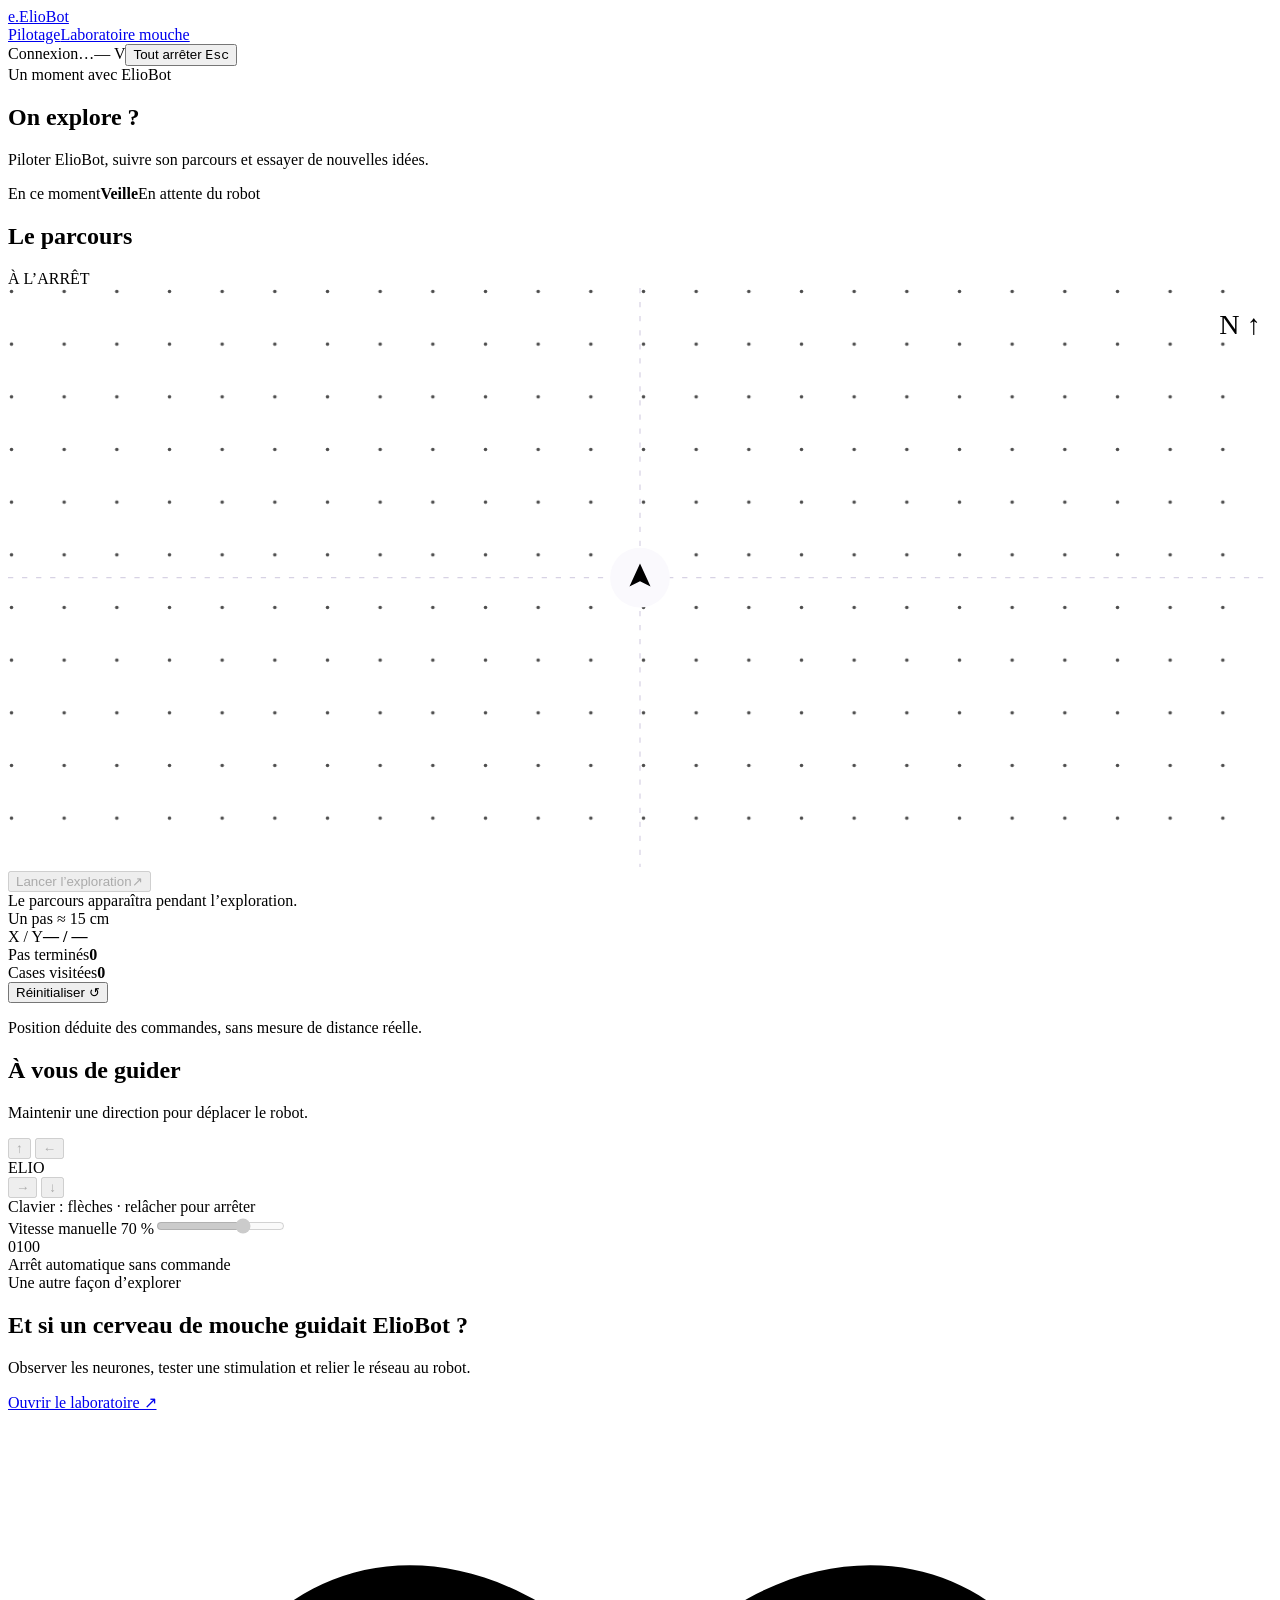
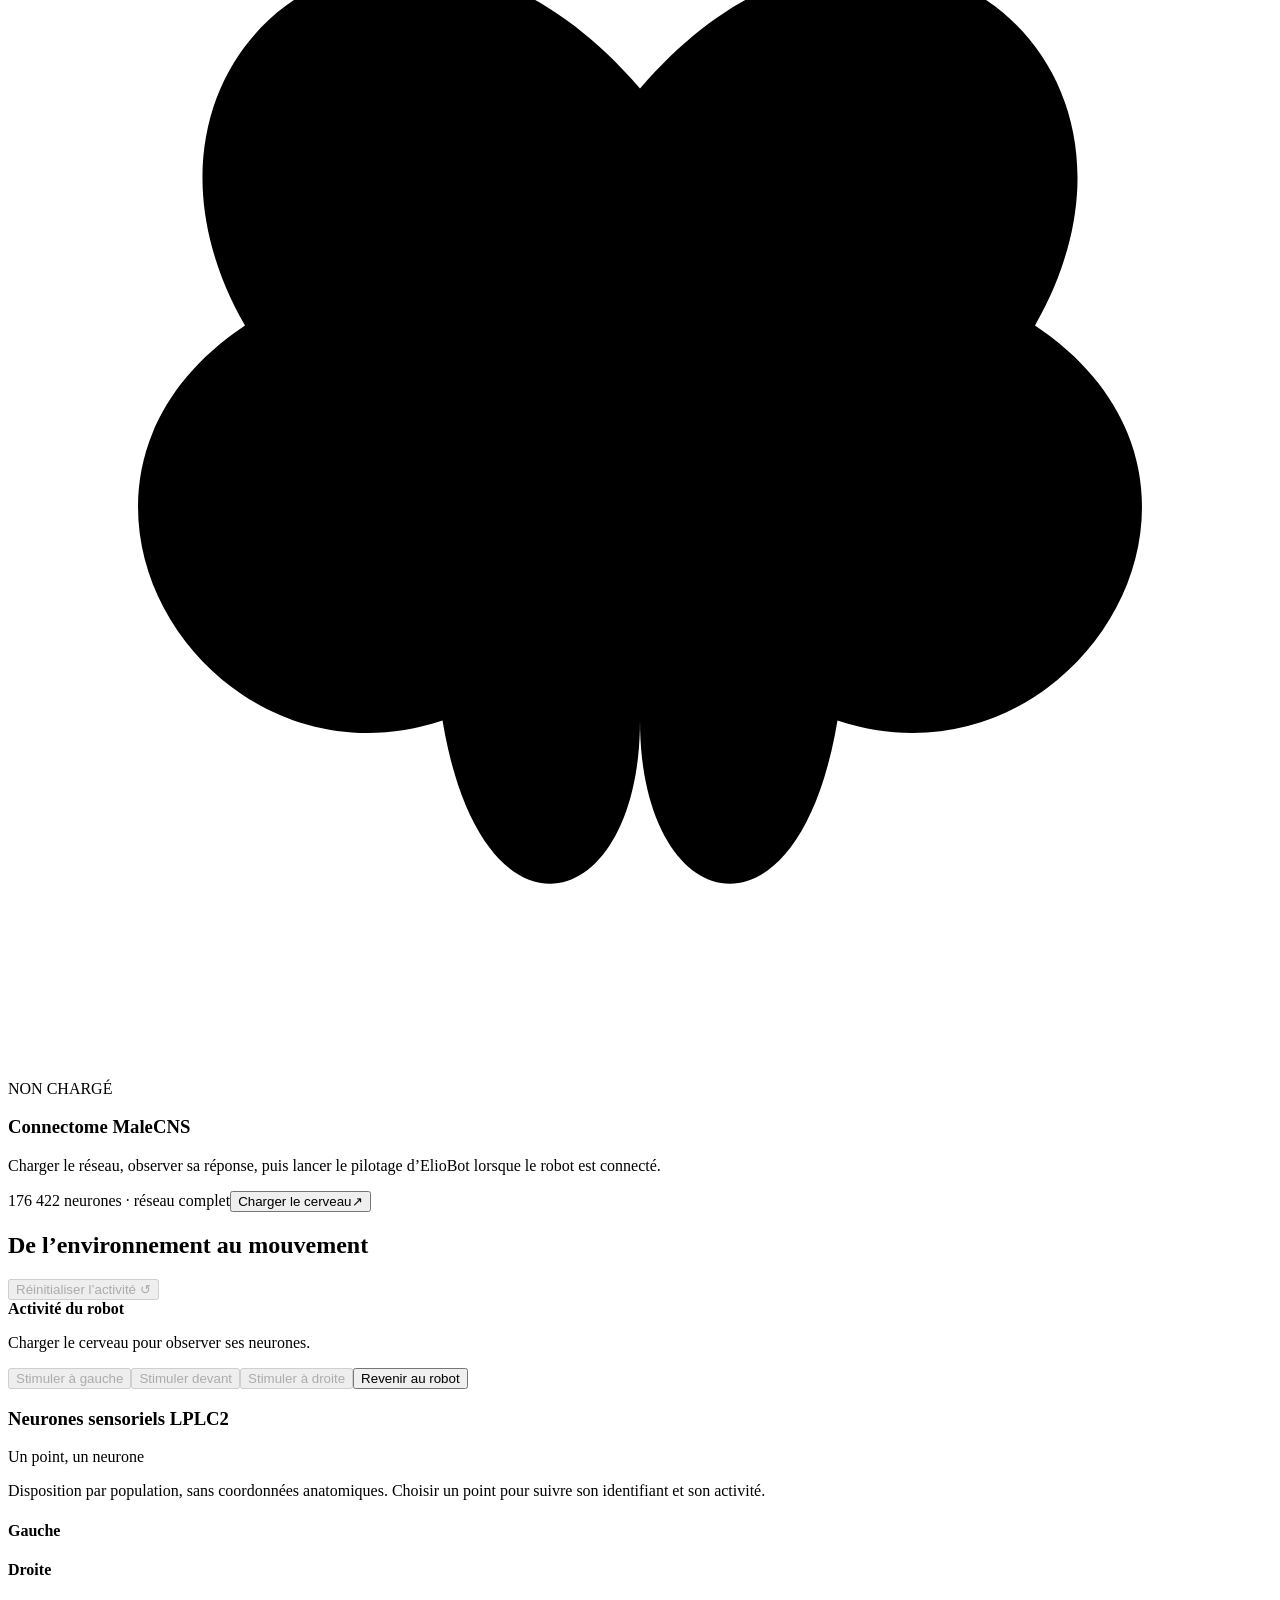
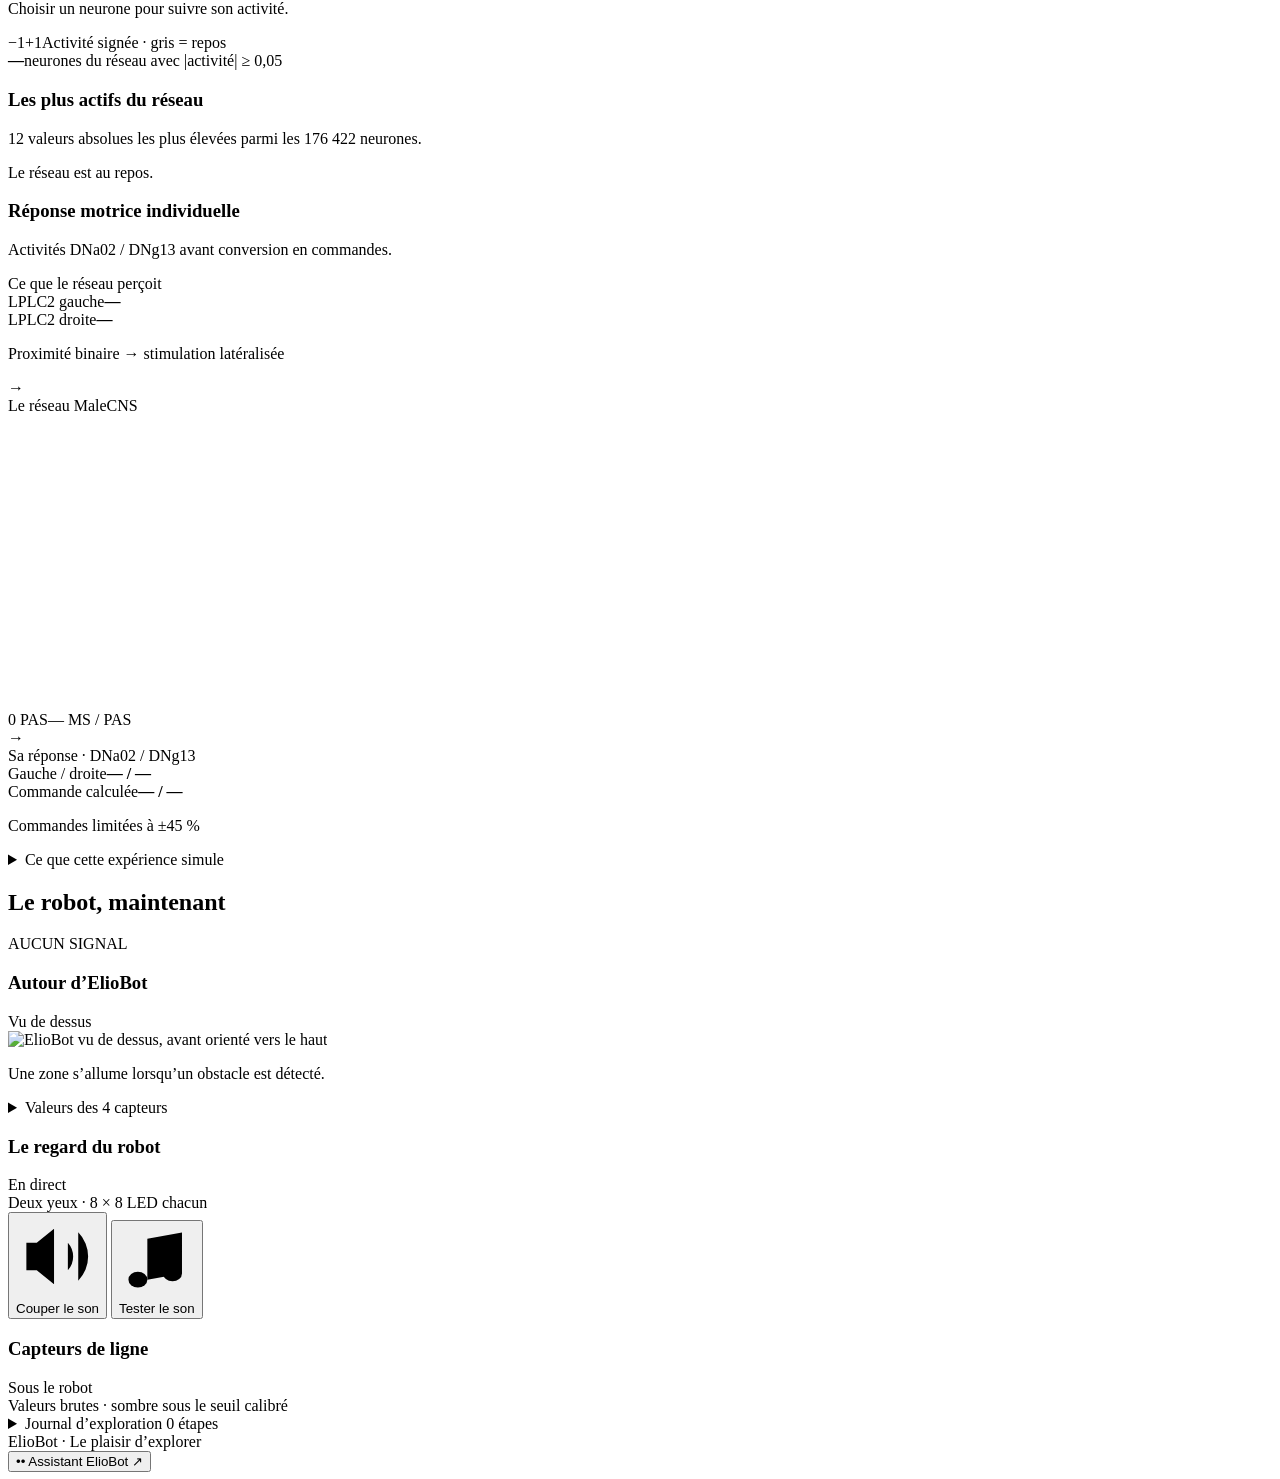
==== commit 0007311b: "Ajoute l’agent MCP et actualise le dashboard ElioBot" ====
--- a/server/control-dashboard/fastapi-dashboard/static/index.html
+++ b/server/control-dashboard/fastapi-dashboard/static/index.html
@@ -3,48 +3,50 @@
 <head>
   <meta charset="utf-8">
   <meta name="viewport" content="width=device-width,initial-scale=1">
-  <meta name="theme-color" content="#f4f5f4">
+  <meta name="theme-color" content="#574F96">
   <title>Elio — Console de contrôle</title>
   <link rel="stylesheet" href="/static/dashboard.css?v=3">
   <script src="/static/dashboard.js?v=3" defer></script>
+  <link rel="stylesheet" href="/static/assistant.css?v=2">
+  <script src="/static/assistant.js?v=2" defer></script>
 </head>
 <body data-page="__PAGE__">
   <header class="topbar">
-    <a class="brand" href="/" aria-label="Elio, accueil"><span class="brand-mark">e.</span><span>ELIO<span class="brand-sub">CONTROL LAB</span></span></a>
+    <a class="brand" href="/" aria-label="Elio, accueil"><span class="brand-mark">e.</span><span>ElioBot</span></a>
     <nav class="page-nav" aria-label="Navigation principale"><a href="/" class="nav-control">Pilotage</a><a href="/fly" class="nav-fly">Laboratoire mouche</a></nav>
     <div class="top-status"><span class="connection" id="connection"><i></i><span id="connection-label">Connexion…</span></span><span class="top-divider"></span><span class="mono" id="battery-header">— V</span><button class="stop-button" id="stop-all"><span class="stop-square"></span>Tout arrêter <kbd>Esc</kbd></button></div>
   </header>
 
   <main>
     <section class="page-heading">
-      <div><div class="eyebrow">ELIOBOT / ESP32-S3</div><h1 id="page-title">Console de contrôle<span>.</span></h1><p id="page-subtitle">Explorer l’environnement et piloter ElioBot.</p></div>
-      <div class="session-state"><span class="eyebrow">PILOTAGE ACTUEL</span><strong id="active-mode">Veille</strong><span id="session-detail">En attente du robot</span></div>
+      <div><div class="eyebrow">Un moment avec ElioBot</div><h1 id="page-title">On explore<span> ?</span></h1><p id="page-subtitle">Piloter ElioBot, suivre son parcours et essayer de nouvelles idées.</p></div>
+      <div class="session-state"><span class="eyebrow">En ce moment</span><strong id="active-mode">Veille</strong><span id="session-detail">En attente du robot</span></div>
     </section>
     <div class="notice" id="compatibility-notice" role="alert" hidden></div>
     <div class="notice" id="control-notice" hidden></div>
 
     <div class="workspace-grid">
       <section class="panel map-panel" id="exploration-card" aria-labelledby="map-title">
-        <div class="panel-heading"><div><span class="section-number">01 / POSITION</span><h2 id="map-title">Trajectoire d’exploration</h2></div><span class="badge" id="exploration-status">À L’ARRÊT</span></div>
+        <div class="panel-heading"><div><h2 id="map-title">Le parcours</h2></div><span class="badge" id="exploration-status">À L’ARRÊT</span></div>
         <div class="map-wrap">
           <svg id="map" viewBox="0 0 720 330" role="img" aria-label="Trajectoire estimée de l’exploration">
-            <defs><pattern id="map-grid" width="30" height="30" patternUnits="userSpaceOnUse"><path d="M 30 0 L 0 0 0 30" fill="none" stroke="#dce2df" stroke-width="0.6"/></pattern></defs>
+            <defs><pattern id="map-grid" width="30" height="30" patternUnits="userSpaceOnUse"><circle cx="2" cy="2" r="1" fill="var(--line)" opacity="0.7"/></pattern></defs>
             <rect width="720" height="330" fill="url(#map-grid)"/>
-            <path d="M360 0V330 M0 165H720" stroke="#c6cfca" stroke-width="1" stroke-dasharray="3 5"/>
-            <g id="map-obstacles"></g><path id="map-path" fill="none" stroke="#386653" stroke-width="2.5" stroke-linejoin="round"/>
-            <g id="map-robot" transform="translate(360 165)"><circle r="17" fill="#fafcfb" stroke="#386653" stroke-width="1.5"/><path id="map-heading" d="M0 -8L6 5L0 2L-6 5Z" fill="#386653"/></g>
+            <path d="M360 0V330 M0 165H720" stroke="#d7d2e4" stroke-width="0.7" stroke-dasharray="3 5"/>
+            <g id="map-obstacles"></g><path id="map-path" fill="none" stroke="var(--accent)" stroke-width="2.5" stroke-linejoin="round"/>
+            <g id="map-robot" transform="translate(360 165)"><circle r="17" fill="#faf9fd" stroke="var(--accent)" stroke-width="1.5"/><path id="map-heading" d="M0 -8L6 5L0 2L-6 5Z" fill="var(--accent)"/></g>
             <text x="690" y="26" class="map-north">N ↑</text>
           </svg>
           <div class="map-actions"><button class="primary-button" id="exploration-action" disabled><span id="exploration-label">Lancer l’exploration</span><span>↗</span></button></div>
           <div class="map-caption" id="map-caption">Le parcours apparaîtra pendant l’exploration.</div>
-          <span class="map-origin mono">REPÈRE LOCAL · PAS ≈ 15 CM</span>
+          <span class="map-origin mono">Un pas ≈ 15 cm</span>
         </div>
-        <div class="map-footer"><div class="map-metrics"><div><span>X / Y</span><strong id="position" class="mono">— / —</strong></div><div><span>PAS TERMINÉS</span><strong id="step-count" class="mono">0</strong></div><div><span>CELLULES VISITÉES</span><strong id="visited" class="mono">0</strong></div></div><button class="text-button" id="reset-map">Réinitialiser ↺</button></div>
+        <div class="map-footer"><div class="map-metrics"><div><span>X / Y</span><strong id="position" class="mono">— / —</strong></div><div><span>Pas terminés</span><strong id="step-count" class="mono">0</strong></div><div><span>Cases visitées</span><strong id="visited" class="mono">0</strong></div></div><button class="text-button" id="reset-map">Réinitialiser ↺</button></div>
         <p class="footnote" id="position-warning">Position déduite des commandes, sans mesure de distance réelle.</p>
       </section>
 
       <section class="panel manual-panel" aria-labelledby="manual-title">
-        <div class="panel-heading"><div><span class="section-number">02 / TÉLÉCOMMANDE</span><h2 id="manual-title">Pilotage manuel</h2></div><span class="live-dot" id="manual-live"></span></div>
+        <div class="panel-heading"><div><h2 id="manual-title">À vous de guider</h2></div><span class="live-dot" id="manual-live"></span></div>
         <p class="panel-description">Maintenir une direction pour déplacer le robot.</p>
         <div class="dpad" aria-label="Commandes de déplacement">
           <button class="direction up" data-direction="forward" aria-label="Avancer" disabled>↑</button>
@@ -59,39 +61,39 @@
       </section>
     </div>
 
-    <section class="panel fly-entry home-only"><div><span class="eyebrow">EXPÉRIENCE CONNECTOMIQUE</span><h2>Et si un cerveau de mouche guidait ElioBot ?</h2><p>Observer les neurones, tester une stimulation et relier le réseau au robot.</p></div><a class="primary-button" href="/fly">Ouvrir le laboratoire ↗</a></section>
+    <section class="panel fly-entry home-only"><div><span class="eyebrow">Une autre façon d’explorer</span><h2>Et si un cerveau de mouche guidait ElioBot ?</h2><p>Observer les neurones, tester une stimulation et relier le réseau au robot.</p></div><a class="primary-button" href="/fly">Ouvrir le laboratoire ↗</a></section>
     <div class="fly-only fly-toolbar">
       <section class="panel autonomy-card fly-card" id="fly-card">
         <div class="card-top"><span class="brain-symbol" aria-hidden="true"><svg viewBox="0 0 32 32"><path d="M16 7C10 0 2 6 6 13C0 17 5 25 11 23C12 29 16 28 16 23M16 7C22 0 30 6 26 13C32 17 27 25 21 23C20 29 16 28 16 23M16 7V23M7 13L12 15M25 13L20 15M11 23L12 19M21 23L20 19"/></svg></span><span class="badge" id="fly-status">NON CHARGÉ</span></div>
         <h3>Connectome MaleCNS</h3><p>Charger le réseau, observer sa réponse, puis lancer le pilotage d’ElioBot lorsque le robot est connecté.</p>
-        <div class="card-bottom"><span class="small-label">176 422 NEURONES · RÉSEAU COMPLET</span><button class="primary-button" id="fly-action"><span id="fly-label">Charger le cerveau</span><span>↗</span></button></div>
+        <div class="card-bottom"><span class="small-label">176 422 neurones · réseau complet</span><button class="primary-button" id="fly-action"><span id="fly-label">Charger le cerveau</span><span>↗</span></button></div>
         <p class="inline-error" id="fly-error" hidden></p>
       </section>
     </div>
 
     <section class="panel neural-panel fly-only" aria-labelledby="neural-title">
-      <div class="panel-heading"><div><span class="section-number">03 / BOUCLE NEURONALE</span><h2 id="neural-title">De l’environnement au mouvement</h2></div><button class="text-button" id="reset-brain" disabled>Réinitialiser l’activité ↺</button></div>
+      <div class="panel-heading"><div><h2 id="neural-title">De l’environnement au mouvement</h2></div><button class="text-button" id="reset-brain" disabled>Réinitialiser l’activité ↺</button></div>
       <div class="experiment-bar"><div><strong id="activity-source">Activité du robot</strong><p id="activity-help">Charger le cerveau pour observer ses neurones.</p></div><div class="probe-buttons" aria-label="Stimulations de test sans mouvement"><button class="secondary-button" data-probe="left" disabled>Stimuler à gauche</button><button class="secondary-button" data-probe="front" disabled>Stimuler devant</button><button class="secondary-button" data-probe="right" disabled>Stimuler à droite</button><button class="text-button" id="show-live">Revenir au robot</button></div></div>
       <div class="neuron-workspace">
-        <section class="neuron-map"><div class="neuron-heading"><h3>Neurones sensoriels LPLC2</h3><span class="small-label">UN POINT = UN NEURONE</span></div><p class="footnote">Disposition par population, sans coordonnées anatomiques. Choisir un point pour suivre son identifiant et son activité.</p><div class="sensory-populations"><div><h4>Gauche <span id="count-left"></span></h4><div class="neuron-dots" id="neurons-left"></div></div><div><h4>Droite <span id="count-right"></span></h4><div class="neuron-dots" id="neurons-right"></div></div></div><p id="selected-neuron" class="neuron-selection">Choisir un neurone pour suivre son activité.</p><div class="neuron-legend"><span class="negative">−1</span><span class="legend-gradient"></span><span class="positive">+1</span><span>Activité signée · gris = repos</span></div><div class="activity-total"><strong id="active-neurons">—</strong><span>neurones du réseau avec |activité| ≥ 0,05</span></div></section>
+        <section class="neuron-map"><div class="neuron-heading"><h3>Neurones sensoriels LPLC2</h3><span class="small-label">Un point, un neurone</span></div><p class="footnote">Disposition par population, sans coordonnées anatomiques. Choisir un point pour suivre son identifiant et son activité.</p><div class="sensory-populations"><div><h4>Gauche <span id="count-left"></span></h4><div class="neuron-dots" id="neurons-left"></div></div><div><h4>Droite <span id="count-right"></span></h4><div class="neuron-dots" id="neurons-right"></div></div></div><p id="selected-neuron" class="neuron-selection">Choisir un neurone pour suivre son activité.</p><div class="neuron-legend"><span class="negative">−1</span><span class="legend-gradient"></span><span class="positive">+1</span><span>Activité signée · gris = repos</span></div><div class="activity-total"><strong id="active-neurons">—</strong><span>neurones du réseau avec |activité| ≥ 0,05</span></div></section>
         <section class="neuron-ranking"><h3>Les plus actifs du réseau</h3><p class="footnote">12 valeurs absolues les plus élevées parmi les 176 422 neurones.</p><div id="top-neurons" class="rank-list"><p class="footnote">Le réseau est au repos.</p></div></section>
       </div>
       <div class="motor-neurons"><div><h3>Réponse motrice individuelle</h3><p class="footnote">Activités DNa02 / DNg13 avant conversion en commandes.</p></div><div id="motor-neurons" class="motor-neuron-grid"></div></div>
       <div class="neural-flow">
-        <div class="flow-block"><div class="flow-title">ENTRÉES SENSORIELLES</div><div class="signal-row"><span>LPLC2 gauche</span><strong id="vision-left" class="mono">—</strong></div><div class="signal-row"><span>LPLC2 droite</span><strong id="vision-right" class="mono">—</strong></div><p>Proximité binaire → stimulation latéralisée</p></div>
+        <div class="flow-block"><div class="flow-title">Ce que le réseau perçoit</div><div class="signal-row"><span>LPLC2 gauche</span><strong id="vision-left" class="mono">—</strong></div><div class="signal-row"><span>LPLC2 droite</span><strong id="vision-right" class="mono">—</strong></div><p>Proximité binaire → stimulation latéralisée</p></div>
         <span class="flow-arrow" aria-hidden="true">→</span>
-        <div class="flow-block network-block"><div class="flow-title">CONNECTOME MALECNS</div><svg id="neural-chart" viewBox="0 0 260 60" aria-label="Activité neuronale moyenne au fil des pas"><path d="M0 50H260" stroke="#dce2df"/><path id="activity-path" fill="none" stroke="#386653" stroke-width="1.5"/></svg><div class="network-stats mono"><span id="neural-steps">0 PAS</span><span id="compute-time">— MS / PAS</span></div></div>
+        <div class="flow-block network-block"><div class="flow-title">Le réseau MaleCNS</div><svg id="neural-chart" viewBox="0 0 260 60" aria-label="Activité neuronale moyenne au fil des pas"><path d="M0 50H260" stroke="var(--line)"/><path id="activity-path" fill="none" stroke="var(--accent)" stroke-width="1.5"/></svg><div class="network-stats mono"><span id="neural-steps">0 PAS</span><span id="compute-time">— MS / PAS</span></div></div>
         <span class="flow-arrow" aria-hidden="true">→</span>
-        <div class="flow-block"><div class="flow-title">SORTIES DNa02 / DNg13</div><div class="signal-row"><span>Gauche / droite</span><strong id="motor-output" class="mono">— / —</strong></div><div class="signal-row"><span>Commande calculée</span><strong id="wheel-output" class="mono">— / —</strong></div><p id="fly-guard">Commandes limitées à ±45 %</p></div>
+        <div class="flow-block"><div class="flow-title">Sa réponse · DNa02 / DNg13</div><div class="signal-row"><span>Gauche / droite</span><strong id="motor-output" class="mono">— / —</strong></div><div class="signal-row"><span>Commande calculée</span><strong id="wheel-output" class="mono">— / —</strong></div><p id="fly-guard">Commandes limitées à ±45 %</p></div>
       </div>
       <details class="science-note"><summary>Ce que cette expérience simule</summary><p>Le câblage provient du connectome MaleCNS v1.0. Sa dynamique à fuite et la traduction des capteurs en stimulation sont des modèles simplifiés, repris du projet Pytorch_fly. Les capteurs gauche et droit stimulent les neurones LPLC2 du même côté ; l’avant stimule les deux. Aucune odeur n’est inventée. La lecture DNa02/DNg13 fournit une vitesse et une rotation converties en commandes de roues. Cela ne reproduit pas un comportement biologique validé. Sans stimulation initiale, le réseau reste au repos. Un obstacle frontal bloque l’avance tout en conservant la rotation demandée par le réseau.</p><a href="https://male-cns.janelia.org/" target="_blank" rel="noopener">Source anatomique : MaleCNS ↗</a></details>
     </section>
 
-    <section class="panel telemetry-panel" aria-labelledby="sensors-title">
-      <div class="panel-heading"><div><span class="section-number">04 / TÉLÉMÉTRIE</span><h2 id="sensors-title">Le robot, maintenant</h2></div><span class="small-label" id="last-signal">AUCUN SIGNAL</span></div>
+    <section class="panel telemetry-panel" id="telemetry-card" aria-labelledby="sensors-title">
+      <div class="panel-heading"><div><h2 id="sensors-title">Le robot, maintenant</h2></div><span class="small-label" id="last-signal">AUCUN SIGNAL</span></div>
       <div class="telemetry-grid">
         <div class="robot-sensors">
-          <div class="telemetry-subheading"><h3>Autour d’ElioBot</h3><span class="small-label">VUE DE DESSUS</span></div>
+          <div class="telemetry-subheading"><h3>Autour d’ElioBot</h3><span class="small-label">Vu de dessus</span></div>
           <div class="robot-stage obstacle-grid" id="obstacle-grid" aria-label="Détection des obstacles autour du robot">
             <div class="robot-portrait"><img src="/static/eliobot.png" alt="ElioBot vu de dessus, avant orienté vers le haut" width="430" height="470"><span class="sensor-beam beam-front" id="beam-front" aria-hidden="true"></span><span class="sensor-beam beam-left" id="beam-left" aria-hidden="true"></span><span class="sensor-beam beam-right" id="beam-right" aria-hidden="true"></span><span class="sensor-beam beam-back" id="beam-back" aria-hidden="true"></span></div>
           </div>
@@ -99,22 +101,23 @@
           <details class="sensor-diagnostics"><summary>Valeurs des 4 capteurs</summary><p>Un obstacle est détecté lorsque la valeur brute est inférieure au seuil. Gauche et droite alimentent la mouche ; l’avant stimule les deux côtés.</p><div class="sensor-diagnostic-head"><span>Capteur</span><span>Valeur / seuil</span></div><div id="sensor-diagnostics"></div><p id="sensor-diagnostic-note">En attente des mesures du robot.</p></details>
         </div>
         <div class="eyes-section">
-          <div class="telemetry-subheading"><h3>Le regard du robot</h3><span class="small-label">EN DIRECT</span></div>
-          <div class="eyes-display"><div class="eyes" role="img" aria-label="Reproduction des deux matrices lumineuses du robot"><div id="eye-left"></div><div id="eye-right"></div></div><span class="eyes-caption" title="Luminosité d’affichage adaptée pour rendre les LED lisibles.">2 MATRICES · 8 × 8 LEDS</span></div>
+          <div class="telemetry-subheading"><h3>Le regard du robot</h3><span class="small-label">En direct</span></div>
+          <div class="eyes-display"><div class="eyes" role="img" aria-label="Reproduction des deux matrices lumineuses du robot"><div id="eye-left"></div><div id="eye-right"></div></div><span class="eyes-caption" title="Luminosité d’affichage adaptée pour rendre les LED lisibles.">Deux yeux · 8 × 8 LED chacun</span></div>
           <div class="audio-actions">
             <button class="audio-button" id="mute" aria-pressed="false"><svg viewBox="0 0 24 24" aria-hidden="true"><path d="M11 4 6 8H3v8h3l5 4Z"/><g id="sound-waves"><path d="M15 8a6 6 0 0 1 0 8M18 5a10 10 0 0 1 0 14"/></g><path id="sound-cross" d="m16 9 6 6m0-6-6 6" style="display:none"/></svg><span id="mute-label">Couper le son</span></button>
             <button class="audio-button" id="buzzer"><svg viewBox="0 0 24 24" aria-hidden="true"><path d="M9 18V5l11-2v13M9 9l11-2"/><ellipse cx="6" cy="18" rx="3" ry="2.5"/><ellipse cx="17" cy="16" rx="3" ry="2.5"/></svg><span>Tester le son</span></button>
           </div>
         </div>
-        <div class="line-section"><div class="telemetry-subheading"><h3>Capteurs de ligne</h3><span class="small-label">SOUS LE ROBOT</span></div><div class="line-readings" id="line-readings"></div><span class="footnote">Valeurs brutes · sombre sous le seuil calibré</span></div>
+        <div class="line-section"><div class="telemetry-subheading"><h3>Capteurs de ligne</h3><span class="small-label">Sous le robot</span></div><div class="line-readings" id="line-readings"></div><span class="footnote">Valeurs brutes · sombre sous le seuil calibré</span></div>
       </div>
     </section>
 
     <details class="panel log-panel home-only"><summary>Journal d’exploration <span id="log-count">0 étapes</span></summary><div class="table-wrap"><table><thead><tr><th>Heure</th><th>Position</th><th>Action</th><th>Avant</th><th>Gauche</th><th>Droite</th></tr></thead><tbody id="log-body"></tbody></table></div></details>
-    <footer class="page-footer"><span>ELIO / CONTROL LAB</span><span>Calcul sur serveur · commande sur robot</span><span class="mono" id="server-host"></span></footer>
+    <footer class="page-footer"><span>ElioBot · Le plaisir d’explorer</span><span class="mono" id="server-host"></span></footer>
   </main>
 
   <dialog id="takeover-dialog" aria-labelledby="takeover-title"><form method="dialog"><span class="eyebrow">REPRISE MANUELLE</span><h2 id="takeover-title">Mettre l’exploration en pause ?</h2><p id="takeover-copy">La reprise manuelle interrompt le comportement autonome. Vous pourrez le relancer depuis sa carte.</p><div class="dialog-actions"><button class="secondary-button" id="takeover-cancel" value="cancel">Annuler</button><button class="primary-button" id="takeover-confirm" type="button">Reprendre la main</button></div></form></dialog>
   <div class="toast" id="toast" role="status" hidden></div>
+  <button id="assistant-launch" class="assistant-launch" aria-controls="assistant-panel" aria-expanded="false"><span class="elio-face" aria-hidden="true">••</span> Assistant ElioBot <span aria-hidden="true">↗</span></button>
 </body>
 </html>
